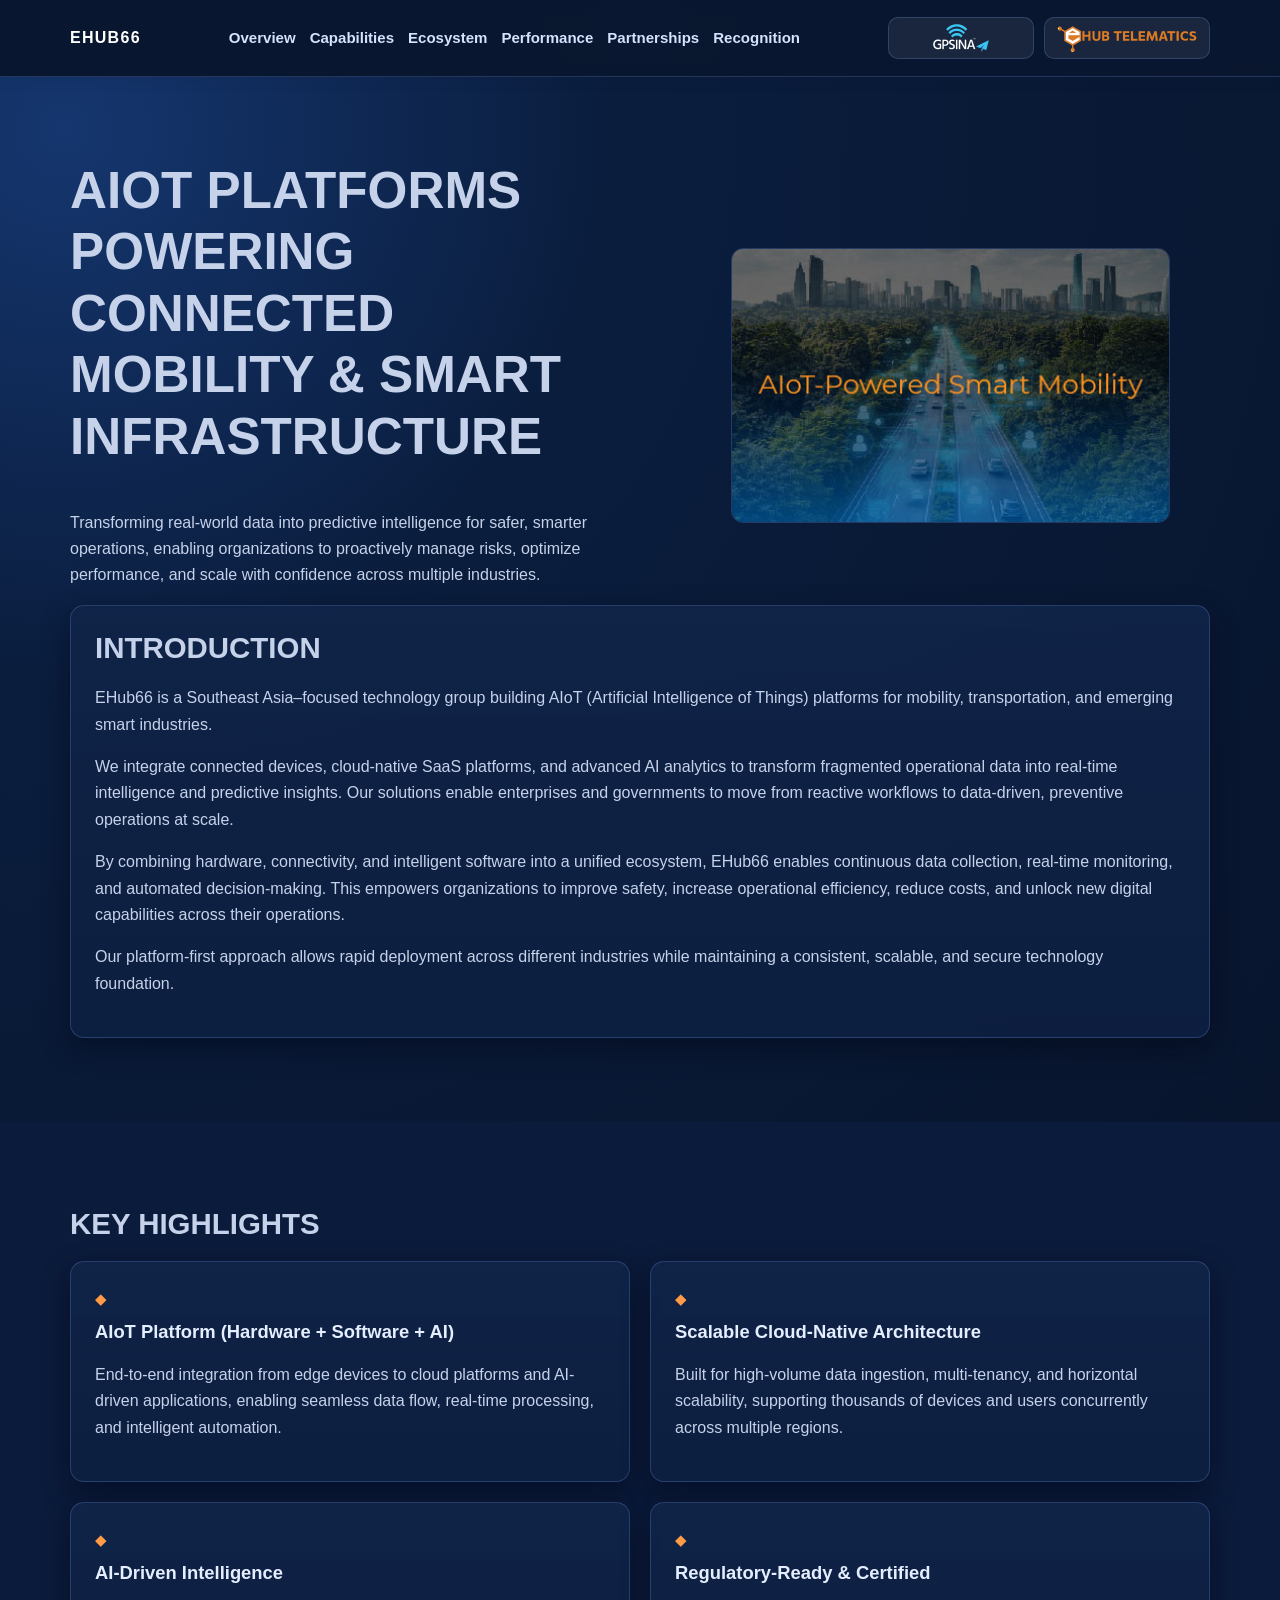
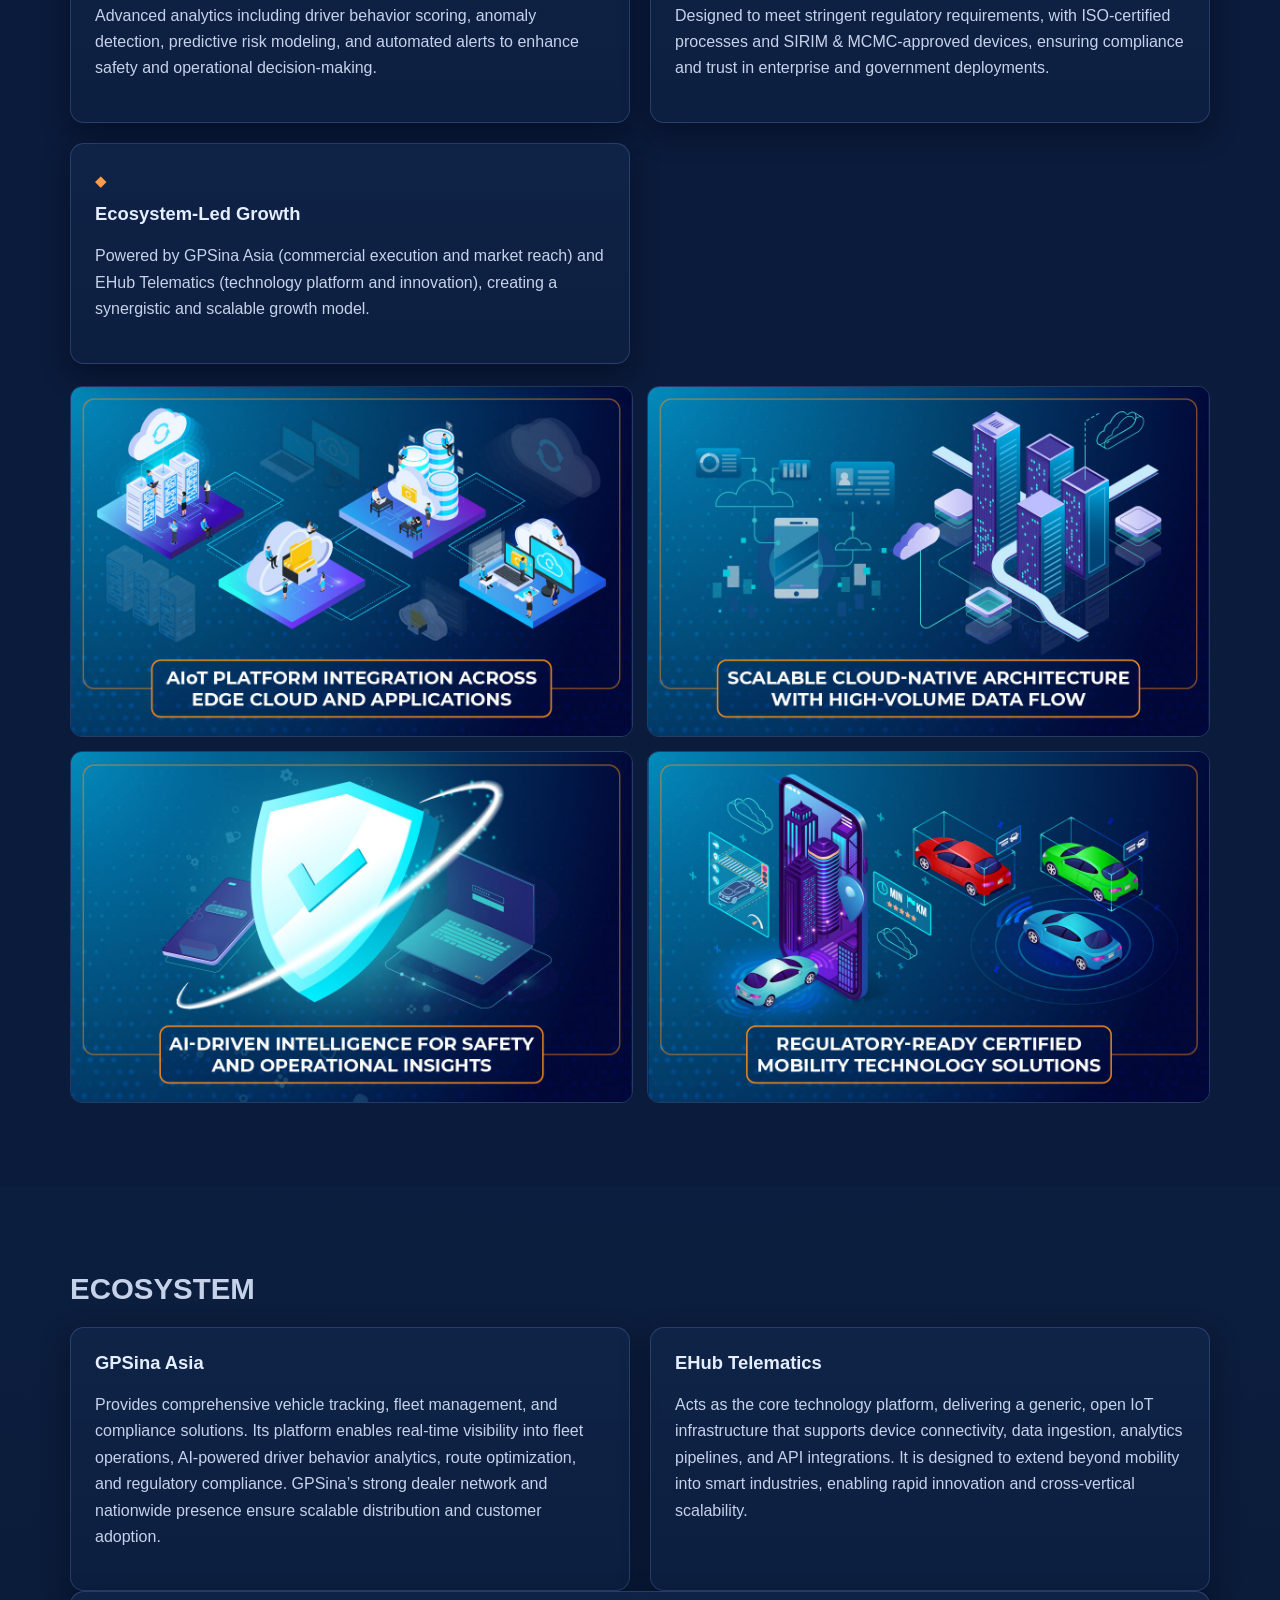
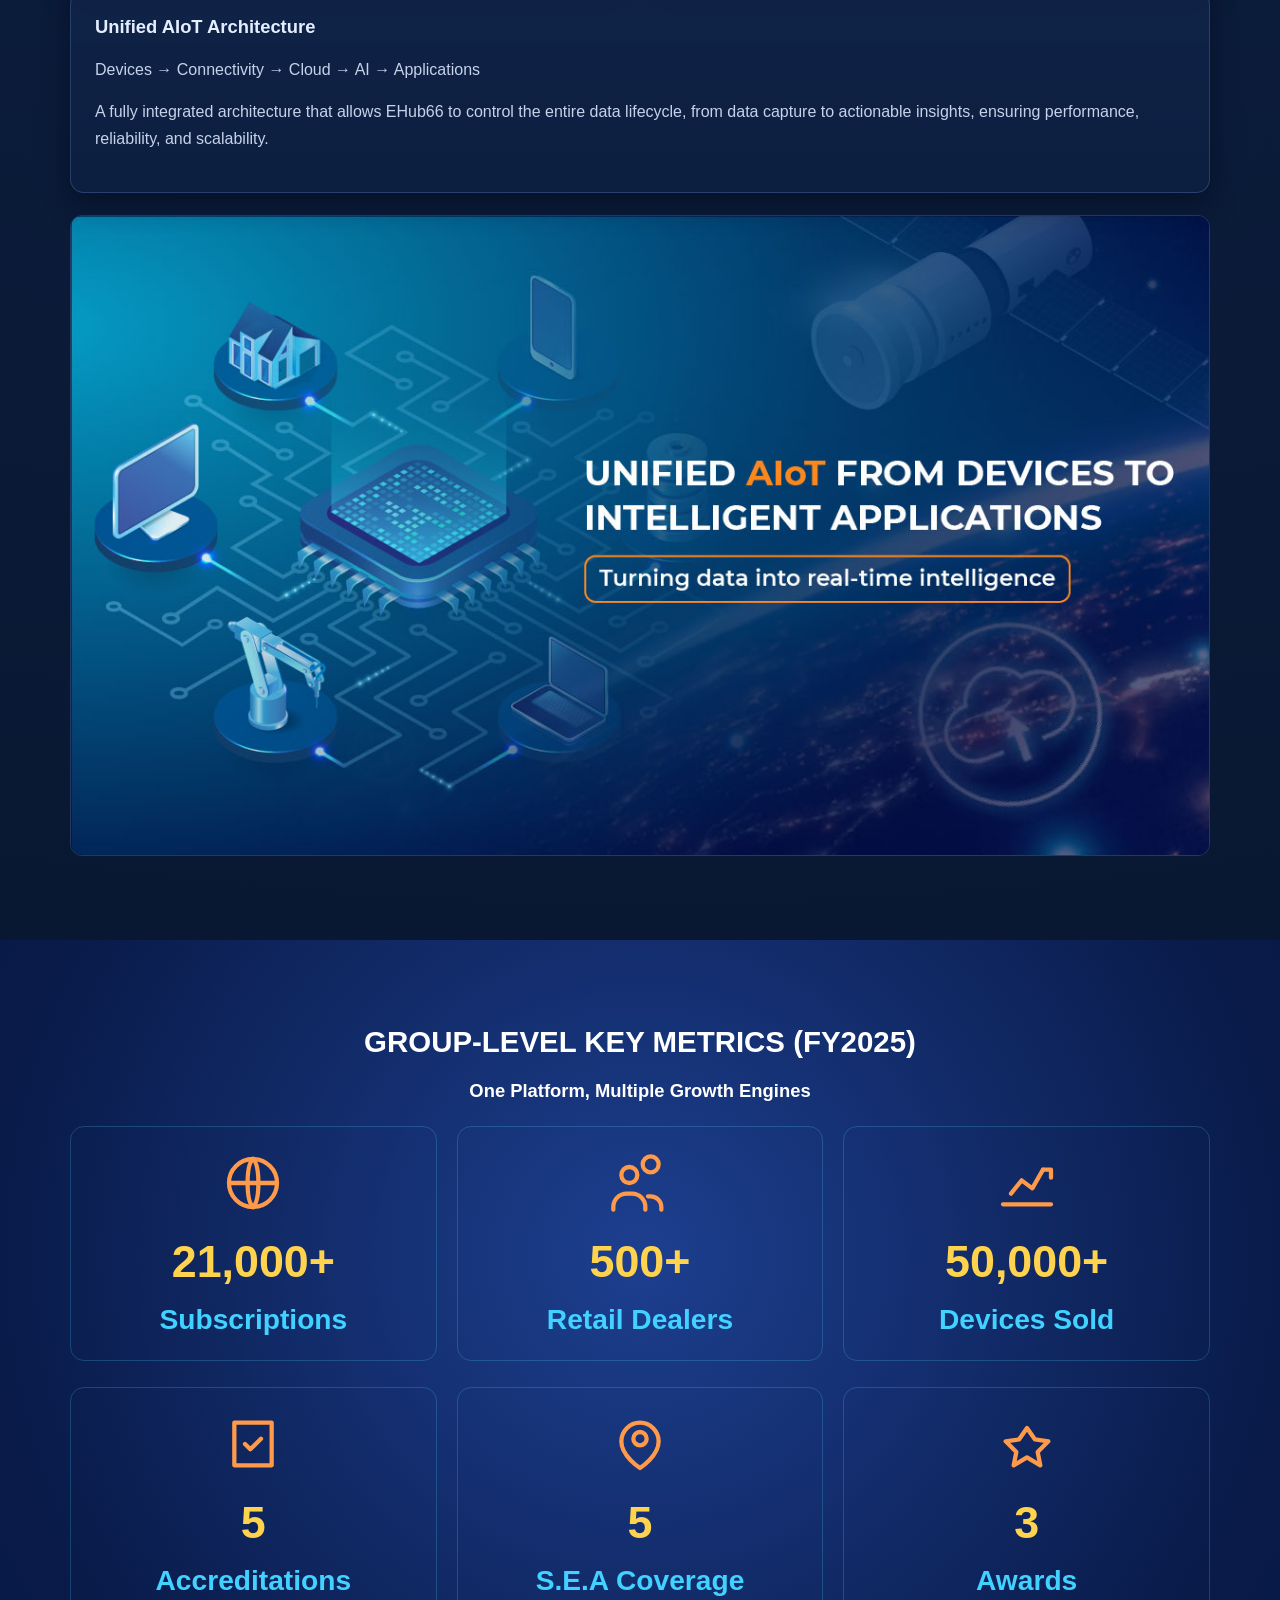
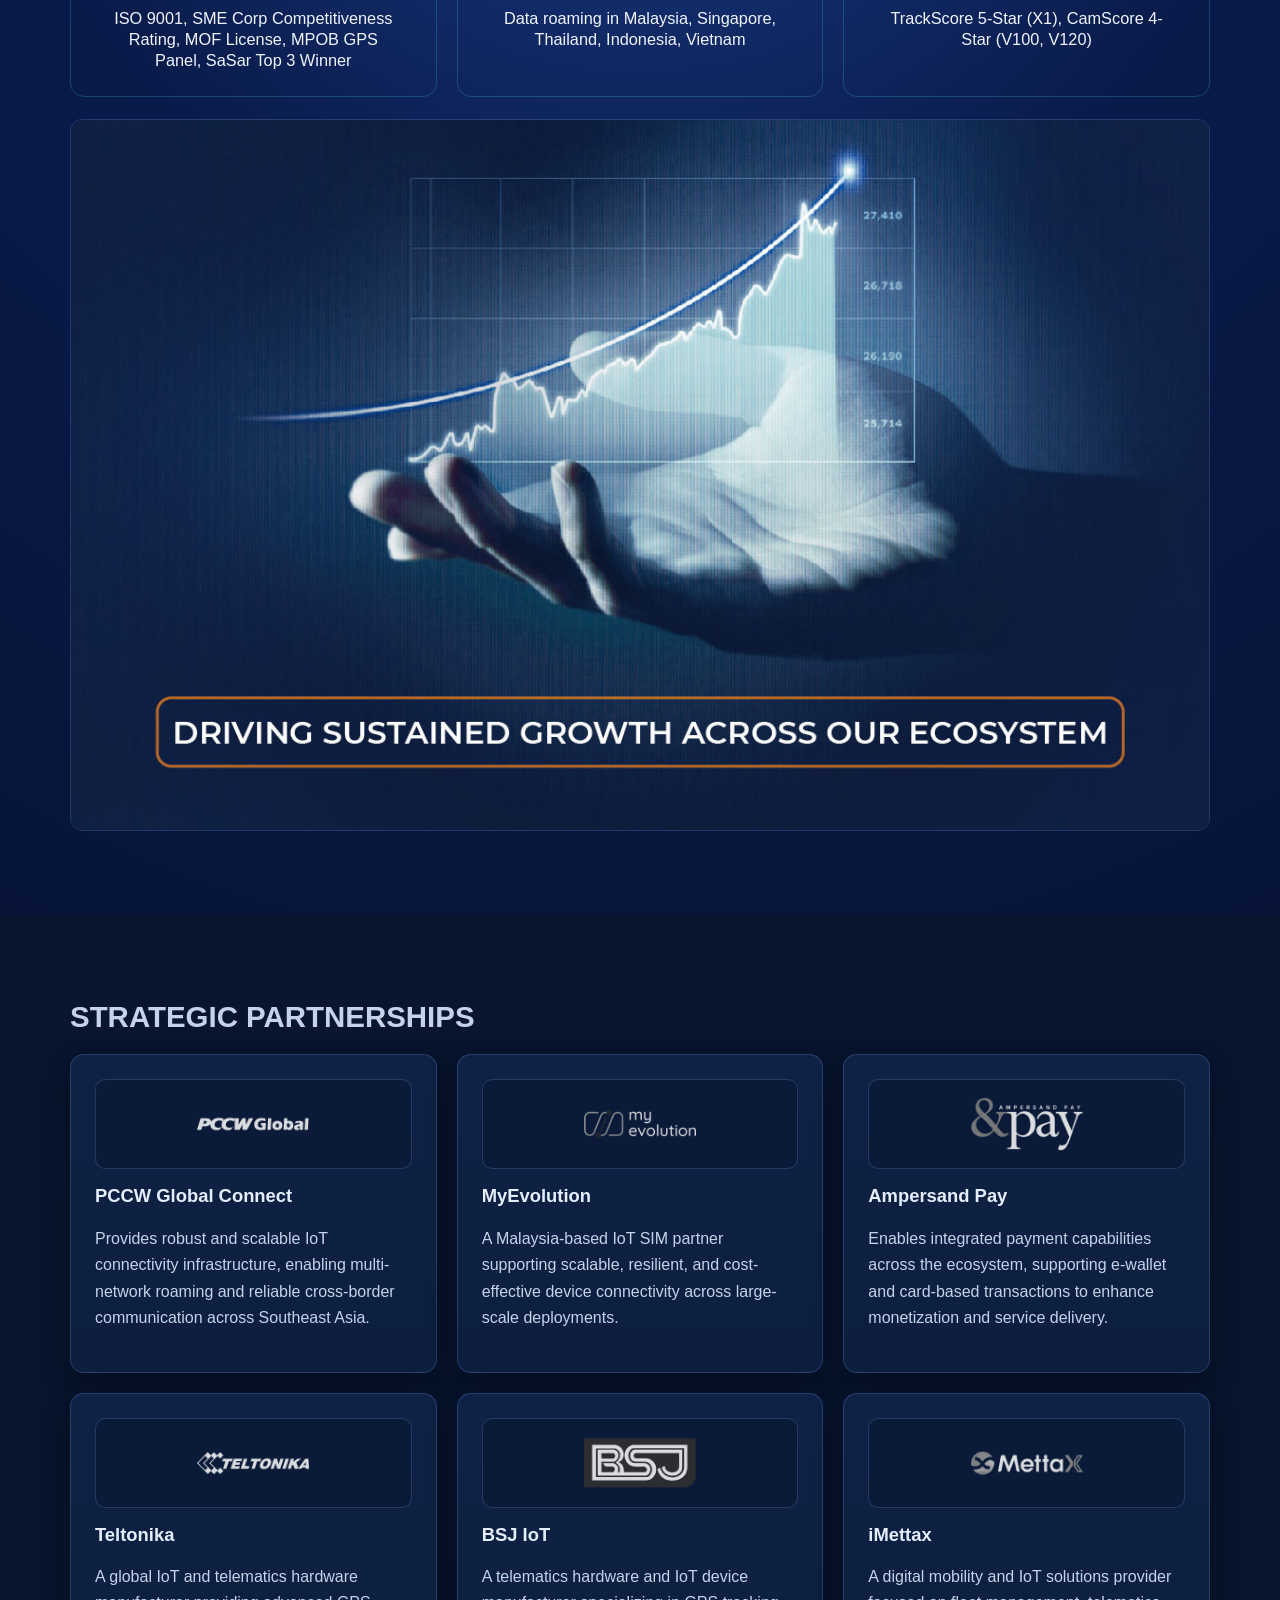
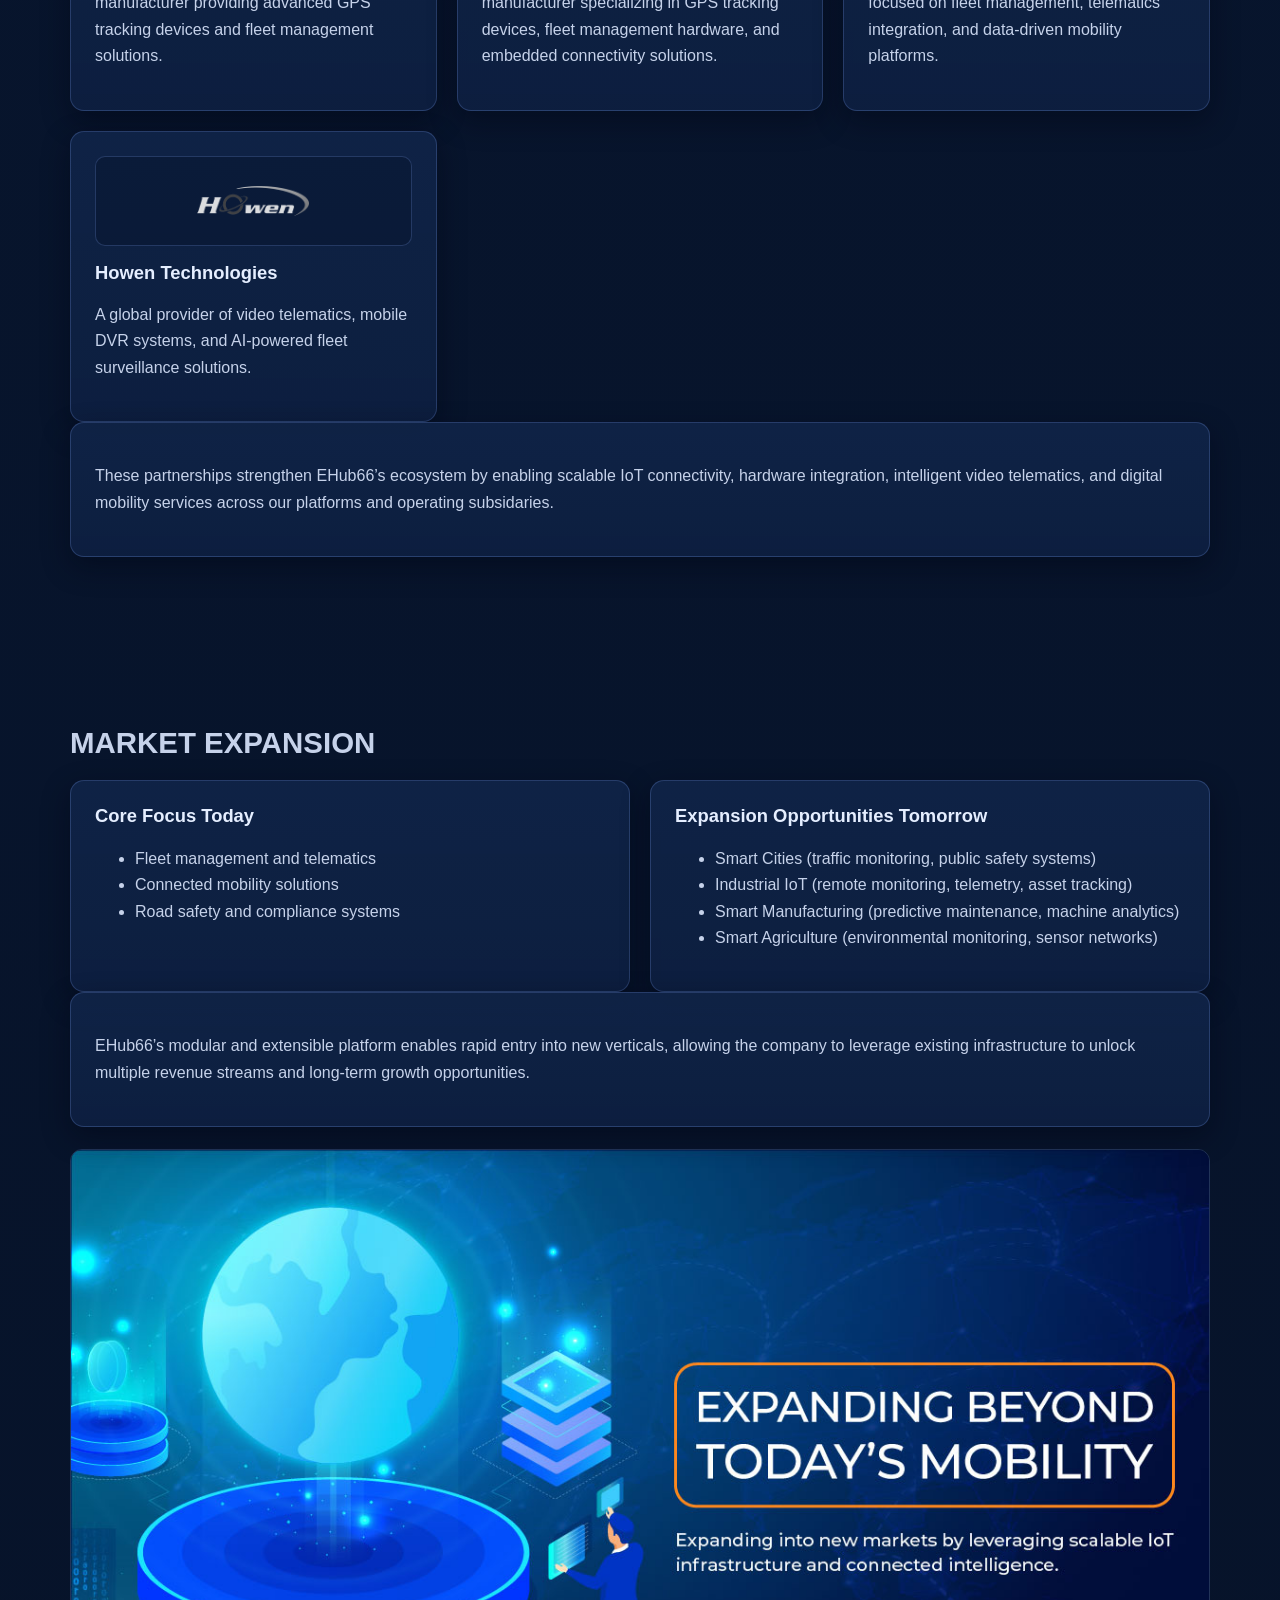
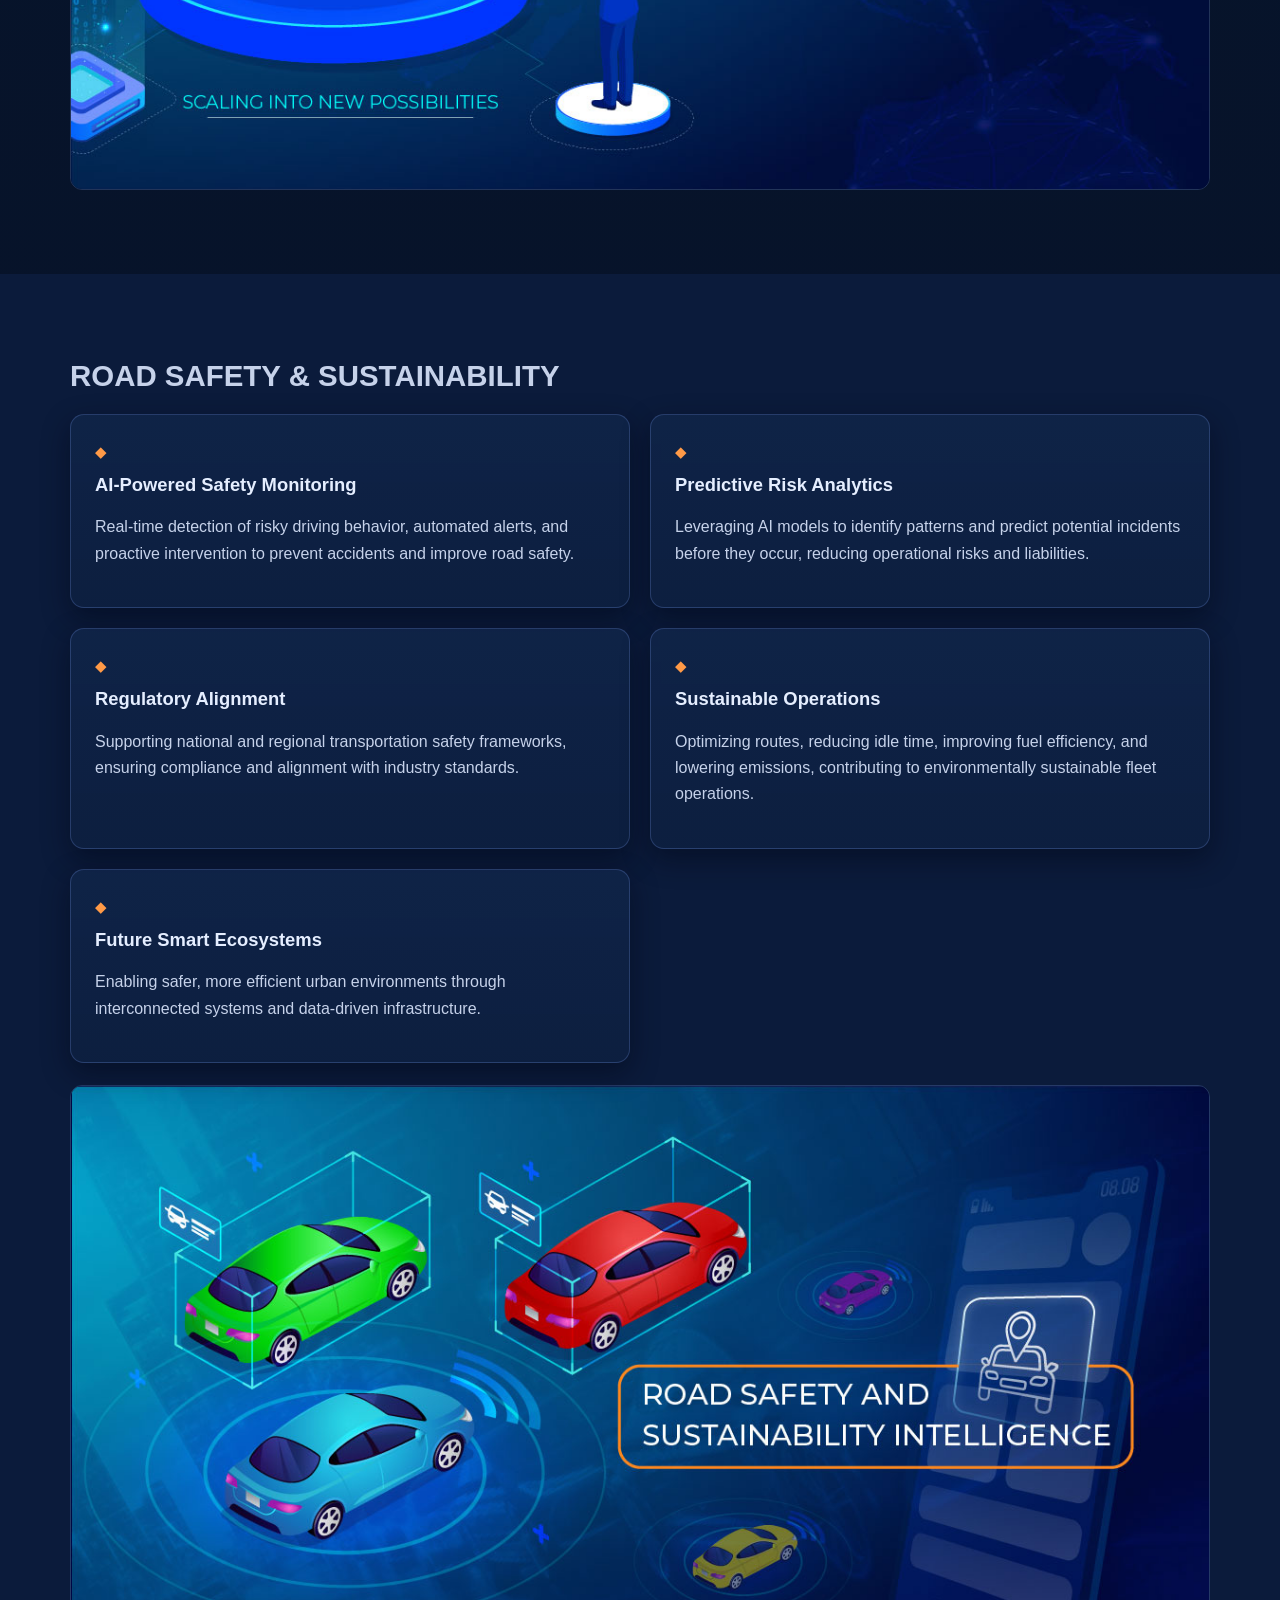
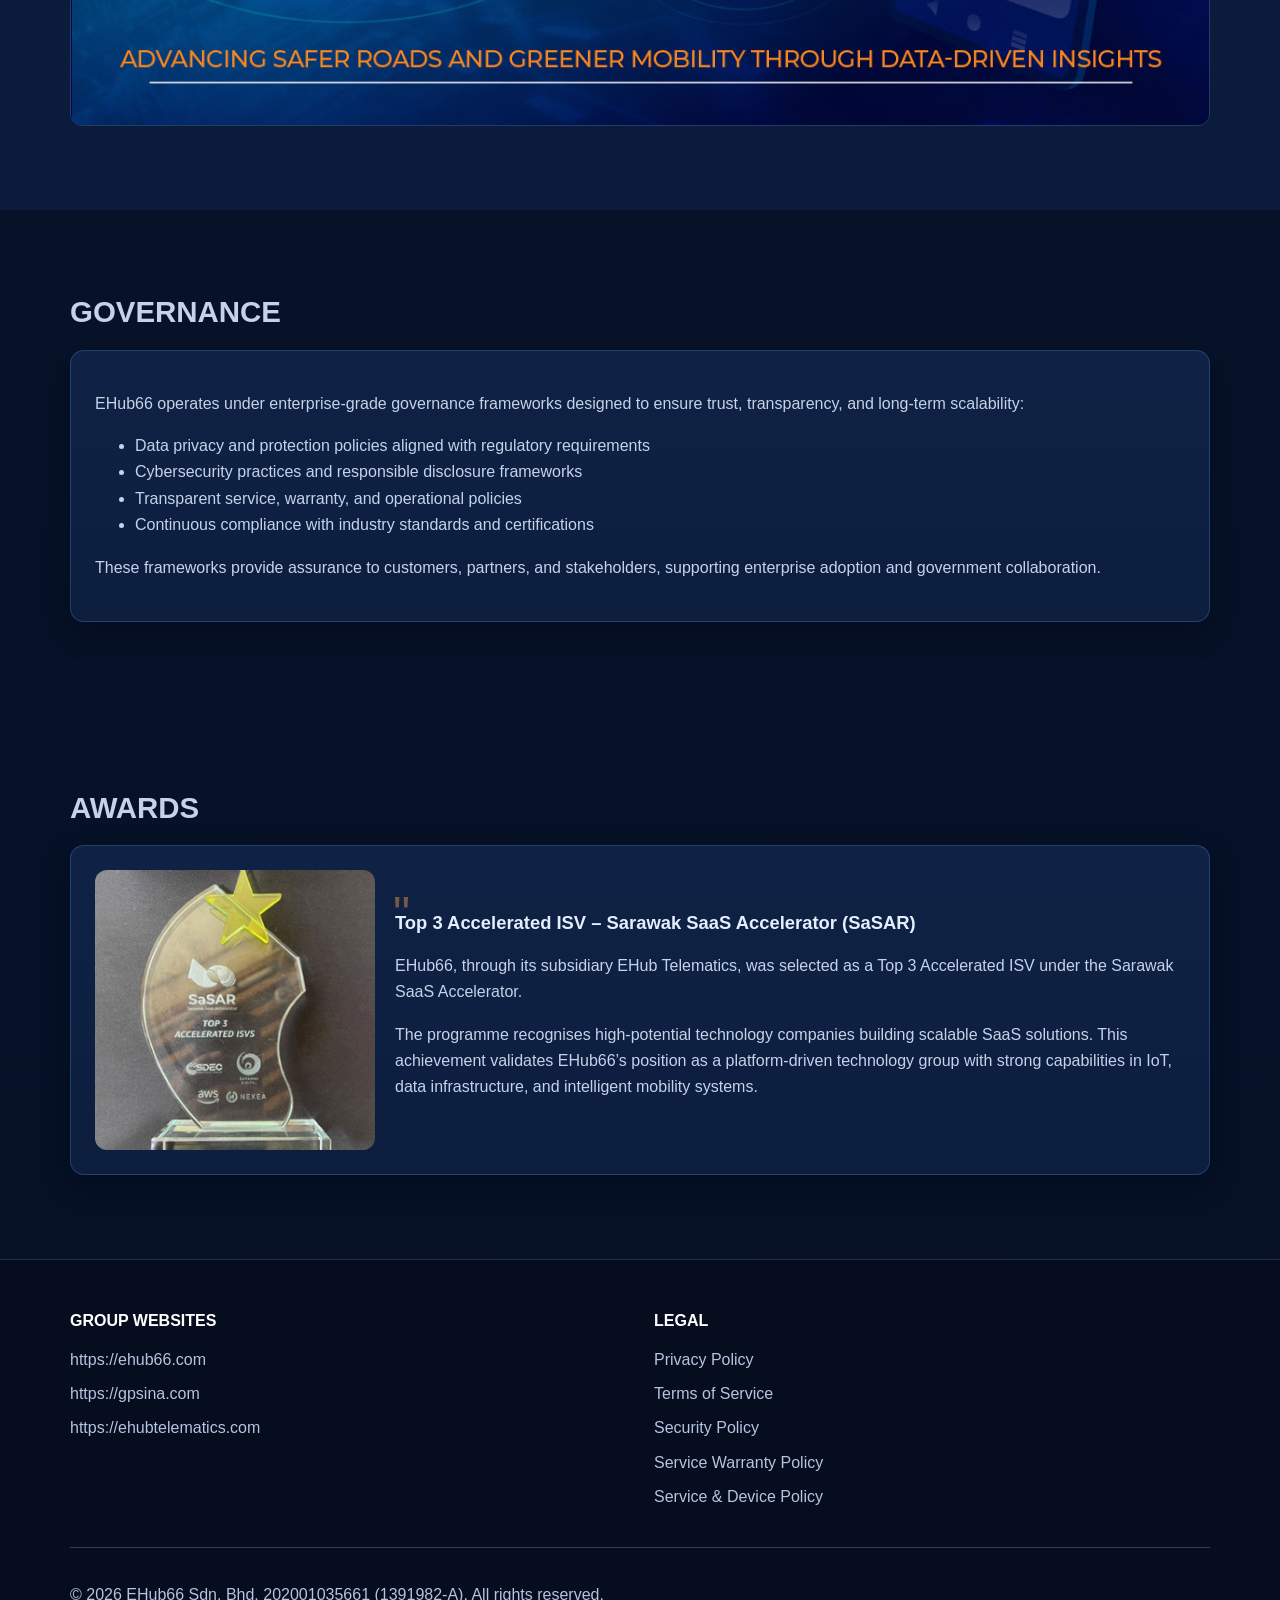
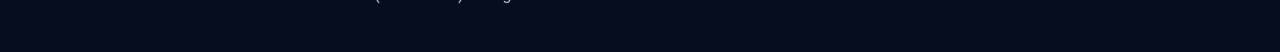
==== index.html @ e0141cd0 "first commit" ====
<!doctype html>
<html lang="en">
  <head>
    <meta charset="UTF-8" />
    <meta name="viewport" content="width=device-width, initial-scale=1.0" />
    <title>EHub66 – Crafting a Safer, Smarter, and More Connected World</title>
    <meta
      name="description"
      content="EHub66 is a technology-driven group specializing in IoT, mobility, and intelligent transportation systems."
    />
    <meta
      name="keywords"
      content="EHub66, IoT, mobility, telematics, GPS trackers, AI dashcams, fleet management, Southeast Asia"
    />
    <meta name="robots" content="index, follow" />
    <link rel="canonical" href="index.html" />
    <meta property="og:type" content="website" />
    <meta
      property="og:title"
      content="EHub66 – Crafting a Safer, Smarter, and More Connected World"
    />
    <meta
      property="og:description"
      content="Enterprise-grade IoT, mobility, and intelligent transportation solutions across Southeast Asia."
    />
    <meta property="og:image" content="images/hero/hero-01-1200.jpg" />
    <meta name="twitter:card" content="summary_large_image" />
    <link rel="stylesheet" href="css/styles.css" />
  </head>
  <body>
    <header class="site-header" id="top">
      <div class="container nav-wrap">
        <a class="logo" href="#top">EHub66</a>
        <button
          id="menu-toggle"
          class="menu-toggle"
          type="button"
          aria-label="Toggle navigation"
          aria-expanded="false"
          aria-controls="main-nav"
        >
          Menu
        </button>
        <nav id="main-nav" class="main-nav" aria-label="Primary">
          <a href="#introduction">Overview</a>
          <a href="#key-highlights">Capabilities</a>
          <a href="#our-ecosystem">Ecosystem</a>
          <a href="#group-level-key-metrics-fy2025">Performance</a>
          <a href="#strategic-partnerships">Partnerships</a>
          <a href="#award">Recognition</a>
        </nav>
        <div class="cta-group">
          <a class="btn cta-btn cta-logo" href="https://gpsina.com" aria-label="GPSina — visit website">
            <img
              src="images/logo-cta-gpsina.png"
              width="120"
              height="28"
              loading="eager"
              decoding="async"
              alt=""
              aria-hidden="true"
            />
          </a>
          <a
            class="btn cta-btn alt cta-logo"
            href="https://ehubtelematics.com"
            aria-label="EHub Telematics — visit website"
          >
            <img
              src="images/logo-cta-ehub-telematics.png"
              width="140"
              height="28"
              loading="eager"
              decoding="async"
              alt=""
              aria-hidden="true"
            />
          </a>
        </div>
      </div>
    </header>

    <main>
      <section id="introduction" class="section hero">
        <div class="container hero-grid">
          <div>
            <h1>AIoT Platforms Powering Connected Mobility & Smart Infrastructure</h1>
            <p>
              Transforming real-world data into predictive intelligence for safer, smarter operations,
              enabling organizations to proactively manage risks, optimize performance, and scale with
              confidence across multiple industries.
            </p>
          </div>
          <figure class="image-card reveal">
            <picture>
              <source
                type="image/jpeg"
                media="(min-width: 1024px)"
                srcset="images/hero/hero-01-1200.jpg"
              />
              <source
                type="image/jpeg"
                media="(min-width: 640px)"
                srcset="images/hero/hero-01-768.jpg"
              />
              <img
                src="images/hero/hero-01-480.jpg"
                width="480"
                height="300"
                loading="eager"
                alt="AIoT connected mobility and smart infrastructure hero"
              />
            </picture>
          </figure>
        </div>
        <div class="container">
          <div class="card reveal">
            <h2>Introduction</h2>
            <p>
              EHub66 is a Southeast Asia–focused technology group building AIoT (Artificial Intelligence
              of Things) platforms for mobility, transportation, and emerging smart industries.
            </p>
            <p>
              We integrate connected devices, cloud-native SaaS platforms, and advanced AI analytics to
              transform fragmented operational data into real-time intelligence and predictive insights.
              Our solutions enable enterprises and governments to move from reactive workflows to
              data-driven, preventive operations at scale.
            </p>
            <p>
              By combining hardware, connectivity, and intelligent software into a unified ecosystem,
              EHub66 enables continuous data collection, real-time monitoring, and automated
              decision-making. This empowers organizations to improve safety, increase operational
              efficiency, reduce costs, and unlock new digital capabilities across their operations.
            </p>
            <p>
              Our platform-first approach allows rapid deployment across different industries while
              maintaining a consistent, scalable, and secure technology foundation.
            </p>
          </div>
        </div>
      </section>

      <section id="key-highlights" class="section">
        <div class="container">
          <h2>Key Highlights</h2>
          <div class="card-grid two-col">
            <article class="card reveal">
              <span class="feature-icon" aria-hidden="true">◆</span>
              <h3>AIoT Platform (Hardware + Software + AI)</h3>
              <p>
                End-to-end integration from edge devices to cloud platforms and AI-driven applications,
                enabling seamless data flow, real-time processing, and intelligent automation.
              </p>
            </article>
            <article class="card reveal">
              <span class="feature-icon" aria-hidden="true">◆</span>
              <h3>Scalable Cloud-Native Architecture</h3>
              <p>
                Built for high-volume data ingestion, multi-tenancy, and horizontal scalability,
                supporting thousands of devices and users concurrently across multiple regions.
              </p>
            </article>
            <article class="card reveal">
              <span class="feature-icon" aria-hidden="true">◆</span>
              <h3>AI-Driven Intelligence</h3>
              <p>
                Advanced analytics including driver behavior scoring, anomaly detection, predictive risk
                modeling, and automated alerts to enhance safety and operational decision-making.
              </p>
            </article>
            <article class="card reveal">
              <span class="feature-icon" aria-hidden="true">◆</span>
              <h3>Regulatory-Ready & Certified</h3>
              <p>
                Designed to meet stringent regulatory requirements, with ISO-certified processes and
                SIRIM & MCMC-approved devices, ensuring compliance and trust in enterprise and
                government deployments.
              </p>
            </article>
            <article class="card reveal">
              <span class="feature-icon" aria-hidden="true">◆</span>
              <h3>Ecosystem-Led Growth</h3>
              <p>
                Powered by GPSina Asia (commercial execution and market reach) and EHub Telematics
                (technology platform and innovation), creating a synergistic and scalable growth model.
              </p>
            </article>
          </div>
          <div class="image-grid two-col">
            <picture>
              <source type="image/jpeg" media="(min-width: 1024px)" srcset="images/highlights/highlight-01-1200.jpg" />
              <source type="image/jpeg" media="(min-width: 640px)" srcset="images/highlights/highlight-01-768.jpg" />
              <img
                src="images/highlights/highlight-01-480.jpg"
                width="480"
                height="300"
                loading="lazy"
                alt="AIoT platform integration across edge cloud and applications"
              />
            </picture>
            <picture>
              <source type="image/jpeg" media="(min-width: 1024px)" srcset="images/highlights/highlight-02-1200.jpg" />
              <source type="image/jpeg" media="(min-width: 640px)" srcset="images/highlights/highlight-02-768.jpg" />
              <img
                src="images/highlights/highlight-02-480.jpg"
                width="480"
                height="300"
                loading="lazy"
                alt="Scalable cloud-native architecture with high-volume data flow"
              />
            </picture>
            <picture>
              <source type="image/jpeg" media="(min-width: 1024px)" srcset="images/highlights/highlight-03-1200.jpg" />
              <source type="image/jpeg" media="(min-width: 640px)" srcset="images/highlights/highlight-03-768.jpg" />
              <img
                src="images/highlights/highlight-03-480.jpg"
                width="480"
                height="300"
                loading="lazy"
                alt="AI-driven intelligence for safety and operational insights"
              />
            </picture>
            <picture>
              <source type="image/jpeg" media="(min-width: 1024px)" srcset="images/highlights/highlight-04-1200.jpg" />
              <source type="image/jpeg" media="(min-width: 640px)" srcset="images/highlights/highlight-04-768.jpg" />
              <img
                src="images/highlights/highlight-04-480.jpg"
                width="480"
                height="300"
                loading="lazy"
                alt="Regulatory-ready certified mobility technology solutions"
              />
            </picture>
          </div>
        </div>
      </section>

      <section id="our-ecosystem" class="section">
        <div class="container">
          <h2>Ecosystem</h2>
          <div class="card-grid two-col">
            <article class="card reveal">
              <h3>GPSina Asia</h3>
              <p>
                Provides comprehensive vehicle tracking, fleet management, and compliance solutions. Its
                platform enables real-time visibility into fleet operations, AI-powered driver behavior
                analytics, route optimization, and regulatory compliance. GPSina’s strong dealer network
                and nationwide presence ensure scalable distribution and customer adoption.
              </p>
            </article>
            <article class="card reveal">
              <h3>EHub Telematics</h3>
              <p>
                Acts as the core technology platform, delivering a generic, open IoT infrastructure that
                supports device connectivity, data ingestion, analytics pipelines, and API integrations.
                It is designed to extend beyond mobility into smart industries, enabling rapid innovation
                and cross-vertical scalability.
              </p>
            </article>
          </div>
          <div class="card reveal">
            <h3>Unified AIoT Architecture</h3>
            <p>Devices → Connectivity → Cloud → AI → Applications</p>
            <p>
              A fully integrated architecture that allows EHub66 to control the entire data lifecycle,
              from data capture to actionable insights, ensuring performance, reliability, and
              scalability.
            </p>
          </div>
          <div class="image-grid one">
            <picture>
              <source type="image/jpeg" media="(min-width: 1024px)" srcset="images/ecosystem/ecosystem-01-1200.jpg" />
              <source type="image/jpeg" media="(min-width: 640px)" srcset="images/ecosystem/ecosystem-01-768.jpg" />
              <img
                src="images/ecosystem/ecosystem-01-480.jpg"
                width="480"
                height="300"
                loading="lazy"
                alt="Unified AIoT architecture from devices to applications"
              />
            </picture>
          </div>
        </div>
      </section>

      <section id="group-level-key-metrics-fy2025" class="section">
        <div class="container">
          <h2>Group-Level Key Metrics (FY2025)</h2>
          <h3>One Platform, Multiple Growth Engines</h3>
          <div class="card-grid metrics-grid">
            <article class="card metric-card reveal">
              <span class="metric-icon" aria-hidden="true">
                <svg viewBox="0 0 24 24" fill="none">
                  <path d="M12 3a9 9 0 1 0 0 18 9 9 0 0 0 0-18Z"></path>
                  <path d="M3 12h18M12 3c2.7 2.4 2.7 15.6 0 18M12 3c-2.7 2.4-2.7 15.6 0 18"></path>
                </svg>
              </span>
              <p class="metric-number" data-count="21000">21,000+</p>
              <p class="metric-label">Subscriptions</p>
            </article>
            <article class="card metric-card reveal">
              <span class="metric-icon" aria-hidden="true">
                <svg viewBox="0 0 24 24" fill="none">
                  <path d="M16 8a3 3 0 1 0 0-6 3 3 0 0 0 0 6Z"></path>
                  <path d="M8 12a3 3 0 1 0 0-6 3 3 0 0 0 0 6Z"></path>
                  <path d="M20 22v-1a4 4 0 0 0-4-4h-1"></path>
                  <path d="M2 22v-1a5 5 0 0 1 5-5h2a5 5 0 0 1 5 5v1"></path>
                </svg>
              </span>
              <p class="metric-number" data-count="500">500+</p>
              <p class="metric-label">Retail Dealers</p>
            </article>
            <article class="card metric-card reveal">
              <span class="metric-icon" aria-hidden="true">
                <svg viewBox="0 0 24 24" fill="none">
                  <path d="M3 20h18M6 16l4-5 4 3 4-7"></path>
                  <path d="M18 7h3v3"></path>
                </svg>
              </span>
              <p class="metric-number" data-count="50000">50,000+</p>
              <p class="metric-label">Devices Sold</p>
            </article>
            <article class="card metric-card reveal">
              <span class="metric-icon" aria-hidden="true">
                <svg viewBox="0 0 24 24" fill="none">
                  <path d="M5 4h14v16H5z"></path>
                  <path d="m9 12 2 2 4-4"></path>
                </svg>
              </span>
              <p class="metric-number" data-count="5">5</p>
              <p class="metric-label">Accreditations</p>
              <p class="metric-detail">
                ISO 9001, SME Corp Competitiveness Rating, MOF License, MPOB GPS Panel, SaSar Top 3 Winner
              </p>
            </article>
            <article class="card metric-card reveal">
              <span class="metric-icon" aria-hidden="true">
                <svg viewBox="0 0 24 24" fill="none">
                  <path d="M12 21s7-4.4 7-10a7 7 0 1 0-14 0c0 5.6 7 10 7 10Z"></path>
                  <path d="M12 12.5a2.5 2.5 0 1 0 0-5 2.5 2.5 0 0 0 0 5Z"></path>
                </svg>
              </span>
              <p class="metric-number" data-count="5">5</p>
              <p class="metric-label">S.E.A Coverage</p>
              <p class="metric-detail">
                Data roaming in Malaysia, Singapore, Thailand, Indonesia, Vietnam
              </p>
            </article>
            <article class="card metric-card reveal">
              <span class="metric-icon" aria-hidden="true">
                <svg viewBox="0 0 24 24" fill="none">
                  <path d="M12 17 7 20l1-5-4-4 5-.7L12 6l3 4.3 5 .7-4 4 1 5z"></path>
                </svg>
              </span>
              <p class="metric-number" data-count="3">3</p>
              <p class="metric-label">Awards</p>
              <p class="metric-detail">TrackScore 5-Star (X1), CamScore 4-Star (V100, V120)</p>
            </article>
          </div>
          <div class="image-grid one">
            <picture>
              <source type="image/jpeg" media="(min-width: 1024px)" srcset="images/metrics/metric-01-1200.jpg" />
              <source type="image/jpeg" media="(min-width: 640px)" srcset="images/metrics/metric-01-768.jpg" />
              <img
                src="images/metrics/metric-01-480.jpg"
                width="480"
                height="300"
                loading="lazy"
                alt="FY2025 metrics visual"
              />
            </picture>
          </div>
        </div>
      </section>

      <section id="strategic-partnerships" class="section">
        <div class="container">
          <h2>Strategic Partnerships</h2>
          <div class="card-grid three-col">
            <article class="card reveal partner-card">
              <div class="partner-logo">
                <img
                  src="images/partnerships/partner-01-768.png"
                  srcset="
                    images/partnerships/partner-01-480.png  480w,
                    images/partnerships/partner-01-768.png  768w,
                    images/partnerships/partner-01-1200.png 1200w
                  "
                  sizes="(max-width: 640px) 200px, (max-width: 1100px) 28vw, 220px"
                  width="220"
                  height="56"
                  loading="lazy"
                  alt="PCCW Global Connect logo"
                />
              </div>
              <h3>PCCW Global Connect</h3>
              <p>
                Provides robust and scalable IoT connectivity infrastructure, enabling multi-network
                roaming and reliable cross-border communication across Southeast Asia.
              </p>
            </article>
            <article class="card reveal partner-card">
              <div class="partner-logo">
                <img
                  src="images/partnerships/partner-02-768.png"
                  srcset="
                    images/partnerships/partner-02-480.png  480w,
                    images/partnerships/partner-02-768.png  768w,
                    images/partnerships/partner-02-1200.png 1200w
                  "
                  sizes="(max-width: 640px) 200px, (max-width: 1100px) 28vw, 220px"
                  width="220"
                  height="56"
                  loading="lazy"
                  alt="MyEvolution logo"
                />
              </div>
              <h3>MyEvolution</h3>
              <p>
                A Malaysia-based IoT SIM partner supporting scalable, resilient, and cost-effective
                device connectivity across large-scale deployments.
              </p>
            </article>
            <article class="card reveal partner-card">
              <div class="partner-logo">
                <img
                  src="images/partnerships/partner-03-768.png"
                  srcset="
                    images/partnerships/partner-03-480.png  480w,
                    images/partnerships/partner-03-768.png  768w,
                    images/partnerships/partner-03-1200.png 1200w
                  "
                  sizes="(max-width: 640px) 200px, (max-width: 1100px) 28vw, 220px"
                  width="220"
                  height="56"
                  loading="lazy"
                  alt="Ampersand Pay logo"
                />
              </div>
              <h3>Ampersand Pay</h3>
              <p>
                Enables integrated payment capabilities across the ecosystem, supporting e-wallet and
                card-based transactions to enhance monetization and service delivery.
              </p>
            </article>
            <article class="card reveal partner-card">
              <div class="partner-logo">
                <img
                  src="images/partnerships/partner-04-768.png"
                  srcset="
                    images/partnerships/partner-04-480.png  480w,
                    images/partnerships/partner-04-768.png  768w,
                    images/partnerships/partner-04-1200.png 1200w
                  "
                  sizes="(max-width: 640px) 200px, (max-width: 1100px) 28vw, 220px"
                  width="220"
                  height="56"
                  loading="lazy"
                  alt="Teltonika logo"
                />
              </div>
              <h3>Teltonika</h3>
              <p>
                A global IoT and telematics hardware manufacturer providing advanced GPS tracking
                devices and fleet management solutions.
              </p>
            </article>
            <article class="card reveal partner-card">
              <div class="partner-logo">
                <img
                  src="images/partnerships/partner-05-768.png"
                  srcset="
                    images/partnerships/partner-05-480.png  480w,
                    images/partnerships/partner-05-768.png  768w,
                    images/partnerships/partner-05-1200.png 1200w
                  "
                  sizes="(max-width: 640px) 200px, (max-width: 1100px) 28vw, 220px"
                  width="220"
                  height="56"
                  loading="lazy"
                  alt="BSJ IoT logo"
                />
              </div>
              <h3>BSJ IoT</h3>
              <p>
                A telematics hardware and IoT device manufacturer specializing in GPS tracking
                devices, fleet management hardware, and embedded connectivity solutions.
              </p>
            </article>
            <article class="card reveal partner-card">
              <div class="partner-logo">
                <img
                  src="images/partnerships/partner-06-768.png"
                  srcset="
                    images/partnerships/partner-06-480.png  480w,
                    images/partnerships/partner-06-768.png  768w,
                    images/partnerships/partner-06-1200.png 1200w
                  "
                  sizes="(max-width: 640px) 200px, (max-width: 1100px) 28vw, 220px"
                  width="220"
                  height="56"
                  loading="lazy"
                  alt="iMettax logo"
                />
              </div>
              <h3>iMettax</h3>
              <p>
                A digital mobility and IoT solutions provider focused on fleet management, telematics
                integration, and data-driven mobility platforms.
              </p>
            </article>
            <article class="card reveal partner-card">
              <div class="partner-logo">
                <img
                  src="images/partnerships/partner-07-768.png"
                  srcset="
                    images/partnerships/partner-07-480.png  480w,
                    images/partnerships/partner-07-768.png  768w,
                    images/partnerships/partner-07-1200.png 1200w
                  "
                  sizes="(max-width: 640px) 200px, (max-width: 1100px) 28vw, 220px"
                  width="220"
                  height="56"
                  loading="lazy"
                  alt="Howen Technologies logo"
                />
              </div>
              <h3>Howen Technologies</h3>
              <p>
                A global provider of video telematics, mobile DVR systems, and AI-powered fleet
                surveillance solutions.
              </p>
            </article>
          </div>
          <div class="card reveal">
            <p>
              These partnerships strengthen EHub66’s ecosystem by enabling scalable IoT connectivity,
              hardware integration, intelligent video telematics, and digital mobility services across
              our platforms and operating subsidaries.
            </p>
          </div>
        </div>
      </section>

      <section id="market-expansion" class="section">
        <div class="container">
          <h2>Market Expansion</h2>
          <div class="card-grid two-col">
            <article class="card reveal">
              <h3>Core Focus Today</h3>
              <ul>
                <li>Fleet management and telematics</li>
                <li>Connected mobility solutions</li>
                <li>Road safety and compliance systems</li>
              </ul>
            </article>
            <article class="card reveal">
              <h3>Expansion Opportunities Tomorrow</h3>
              <ul>
                <li>Smart Cities (traffic monitoring, public safety systems)</li>
                <li>Industrial IoT (remote monitoring, telemetry, asset tracking)</li>
                <li>Smart Manufacturing (predictive maintenance, machine analytics)</li>
                <li>Smart Agriculture (environmental monitoring, sensor networks)</li>
              </ul>
            </article>
          </div>
          <div class="card reveal">
            <p>
              EHub66’s modular and extensible platform enables rapid entry into new verticals, allowing
              the company to leverage existing infrastructure to unlock multiple revenue streams and
              long-term growth opportunities.
            </p>
          </div>
          <div class="image-grid one">
            <picture>
              <source type="image/jpeg" media="(min-width: 1024px)" srcset="images/market/market-01-1200.jpg" />
              <source type="image/jpeg" media="(min-width: 640px)" srcset="images/market/market-01-768.jpg" />
              <img
                src="images/market/market-01-480.jpg"
                width="480"
                height="300"
                loading="lazy"
                alt="Market expansion opportunities across verticals"
              />
            </picture>
          </div>
        </div>
      </section>

      <section id="road-safety-sustainability" class="section">
        <div class="container">
          <h2>Road Safety & Sustainability</h2>
          <div class="card-grid two-col">
            <article class="card reveal">
              <span class="feature-icon" aria-hidden="true">◆</span>
              <h3>AI-Powered Safety Monitoring</h3>
              <p>
                Real-time detection of risky driving behavior, automated alerts, and proactive
                intervention to prevent accidents and improve road safety.
              </p>
            </article>
            <article class="card reveal">
              <span class="feature-icon" aria-hidden="true">◆</span>
              <h3>Predictive Risk Analytics</h3>
              <p>
                Leveraging AI models to identify patterns and predict potential incidents before they
                occur, reducing operational risks and liabilities.
              </p>
            </article>
            <article class="card reveal">
              <span class="feature-icon" aria-hidden="true">◆</span>
              <h3>Regulatory Alignment</h3>
              <p>
                Supporting national and regional transportation safety frameworks, ensuring compliance
                and alignment with industry standards.
              </p>
            </article>
            <article class="card reveal">
              <span class="feature-icon" aria-hidden="true">◆</span>
              <h3>Sustainable Operations</h3>
              <p>
                Optimizing routes, reducing idle time, improving fuel efficiency, and lowering
                emissions, contributing to environmentally sustainable fleet operations.
              </p>
            </article>
            <article class="card reveal">
              <span class="feature-icon" aria-hidden="true">◆</span>
              <h3>Future Smart Ecosystems</h3>
              <p>
                Enabling safer, more efficient urban environments through interconnected systems and
                data-driven infrastructure.
              </p>
            </article>
          </div>
          <div class="image-grid one">
            <picture>
              <source type="image/jpeg" media="(min-width: 1024px)" srcset="images/safety/safety-01-1200.jpg" />
              <source type="image/jpeg" media="(min-width: 640px)" srcset="images/safety/safety-01-768.jpg" />
              <img
                src="images/safety/safety-01-480.jpg"
                width="480"
                height="300"
                loading="lazy"
                alt="Road safety and sustainability intelligence"
              />
            </picture>
          </div>
        </div>
      </section>

      <section id="governance" class="section">
        <div class="container">
          <h2>Governance</h2>
          <div class="card reveal">
            <p>
              EHub66 operates under enterprise-grade governance frameworks designed to ensure trust,
              transparency, and long-term scalability:
            </p>
            <ul>
              <li>Data privacy and protection policies aligned with regulatory requirements</li>
              <li>Cybersecurity practices and responsible disclosure frameworks</li>
              <li>Transparent service, warranty, and operational policies</li>
              <li>Continuous compliance with industry standards and certifications</li>
            </ul>
            <p>
              These frameworks provide assurance to customers, partners, and stakeholders, supporting
              enterprise adoption and government collaboration.
            </p>
          </div>
        </div>
      </section>

      <section id="award" class="section">
        <div class="container">
          <h2>Awards</h2>
          <article class="card reveal award-feature">
            <div class="award-media">
              <picture>
                <source type="image/jpeg" media="(min-width: 1024px)" srcset="images/awards/award-01-1200.jpg" />
                <source type="image/jpeg" media="(min-width: 640px)" srcset="images/awards/award-01-768.jpg" />
                <img
                  src="images/awards/award-01-480.jpg"
                  width="480"
                  height="300"
                  loading="lazy"
                  alt="Award trophy for Top 3 Accelerated ISV Sarawak SaaS Accelerator"
                />
              </picture>
            </div>
            <div class="award-content">
              <p class="award-quote-mark" aria-hidden="true">"</p>
              <h3>Top 3 Accelerated ISV – Sarawak SaaS Accelerator (SaSAR)</h3>
              <p>
                EHub66, through its subsidiary EHub Telematics, was selected as a Top 3 Accelerated ISV under the Sarawak SaaS Accelerator.
              </p>
              <p>
                The programme recognises high-potential technology companies building scalable SaaS solutions. This achievement validates EHub66’s position as a platform-driven technology group with strong capabilities in IoT, data infrastructure, and intelligent mobility systems.
              </p>
            </div>
          </article>
        </div>
      </section>
    </main>

    <footer class="site-footer">
      <div class="container footer-grid">
        <div>
          <h4>Group Websites</h4>
          <ul>
            <li><a href="https://ehub66.com">https://ehub66.com</a></li>
            <li><a href="https://gpsina.com">https://gpsina.com</a></li>
            <li><a href="https://ehubtelematics.com">https://ehubtelematics.com</a></li>
          </ul>
        </div>
        <div>
          <h4>Legal</h4>
          <ul>
            <li><a href="legal/privacy-policy.html">Privacy Policy</a></li>
            <li><a href="legal/terms-of-service.html">Terms of Service</a></li>
            <li><a href="legal/security-policy.html">Security Policy</a></li>
            <li><a href="legal/service-warranty-policy.html">Service Warranty Policy</a></li>
            <li><a href="legal/service-device-policy.html">Service &amp; Device Policy</a></li>
          </ul>
        </div>
      </div>
      <div class="container footer-base">
        <p>&copy; 2026 EHub66 Sdn. Bhd. 202001035661 (1391982-A). All rights reserved.</p>
      </div>
    </footer>

    <script type="application/ld+json">
      {
        "@context": "https://schema.org",
        "@type": "Organization",
        "name": "EHub66",
        "url": "https://ehub66.com",
        "sameAs": [
          "https://ehub66.com",
          "https://gpsina.com",
          "https://ehubtelematics.com"
        ]
      }
    </script>
    <script src="js/main.js"></script>
  </body>
</html>
---- css/styles.css ----
:root {
  --bg-main: #061126;
  --bg-soft: #0b1b3b;
  --bg-elevated: #102448;
  --line: rgba(133, 170, 255, 0.22);
  --ink: #f3f7ff;
  --text: #c6d2ea;
  --blue: #5aa8ff;
  --blue-dark: #81bcff;
  --cyan: #41d2ff;
  --orange: #ff9a47;
  --radius: 14px;
  --shadow-soft: 0 10px 28px rgba(1, 7, 20, 0.48);
  --shadow-hover: 0 18px 36px rgba(4, 12, 35, 0.6);
}

*,
*::before,
*::after {
  box-sizing: border-box;
}

html {
  scroll-behavior: smooth;
}

body {
  margin: 0;
  font-family: "Inter", "Segoe UI", Arial, sans-serif;
  color: var(--text);
  line-height: 1.65;
  background: radial-gradient(circle at top center, #132c58 0%, #08162f 40%, #061126 100%);
}

img {
  display: block;
  width: 100%;
  height: auto;
  border-radius: 12px;
}

a {
  color: var(--blue);
  text-decoration: none;
}

a:hover {
  color: var(--blue-dark);
}

.container {
  width: min(1140px, 92%);
  margin: 0 auto;
}

.section {
  padding: 84px 0;
}

.hero {
  background: radial-gradient(circle at 5% 5%, #15366f 0%, #0a1d3d 35%, #08152d 100%);
}

#key-highlights,
#group-level-key-metrics-fy2025,
#road-safety-sustainability,
#shared-policies {
  background: var(--bg-soft);
}

.site-header {
  position: fixed;
  top: 0;
  left: 0;
  right: 0;
  z-index: 50;
  border-bottom: 1px solid var(--line);
  background: rgba(255, 255, 255, 0.96);
  background: rgba(8, 19, 40, 0.82);
  backdrop-filter: blur(6px);
  box-shadow: 0 3px 16px rgba(12, 30, 55, 0.06);
}

main {
  padding-top: 76px;
}

.nav-wrap {
  min-height: 76px;
  display: flex;
  align-items: center;
  justify-content: space-between;
  gap: 16px;
}

.logo {
  font-weight: 800;
  text-transform: uppercase;
  letter-spacing: 0.08em;
  color: #ffffff;
}

.menu-toggle {
  display: none;
  border: 1px solid var(--line);
  background: #fff;
  background: #13284f;
  color: #f8fbff;
  border-radius: 10px;
  padding: 9px 12px;
  font-weight: 700;
}

.main-nav {
  display: flex;
  gap: 14px;
  flex-wrap: wrap;
}

.main-nav a {
  color: #d5e3ff;
  font-size: 0.94rem;
  font-weight: 600;
  position: relative;
}

.main-nav a::after {
  content: "";
  position: absolute;
  left: 0;
  bottom: -4px;
  width: 0;
  height: 2px;
  background: var(--blue);
  transition: width 0.25s ease;
}

.main-nav a:hover::after {
  width: 100%;
}

.cta-group {
  display: flex;
  align-items: center;
  gap: 10px;
  flex-shrink: 0;
}

.btn {
  display: inline-block;
  padding: 10px 14px;
  border-radius: 10px;
  font-weight: 700;
  border: 1px solid transparent;
}

.cta-btn {
  background: var(--orange);
  color: #1b1208;
}

.cta-btn.alt {
  background: transparent;
  color: var(--cyan);
  border-color: rgba(65, 210, 255, 0.5);
}

.cta-btn.cta-logo,
.cta-btn.alt.cta-logo {
  display: inline-flex;
  align-items: center;
  justify-content: center;
  padding: 6px 12px;
  line-height: 0;
  background: rgba(255, 255, 255, 0.07);
  border: 1px solid var(--line);
  color: inherit;
}

.cta-btn.cta-logo:hover,
.cta-btn.alt.cta-logo:hover {
  background: rgba(255, 255, 255, 0.12);
  border-color: rgba(133, 170, 255, 0.4);
}

.site-header .cta-btn.cta-logo img {
  display: block;
  flex: 0 0 auto;
  height: 28px;
  width: auto;
  max-height: 28px;
  max-width: min(150px, 32vw);
  object-fit: contain;
  border-radius: 0;
}

h1,
h2,
h3 {
  margin-top: 0;
  line-height: 1.2;
}

h1 {
  font-size: clamp(2rem, 4vw, 3.25rem);
  text-transform: uppercase;
  max-width: 18ch;
}

h2 {
  font-size: clamp(1.45rem, 2.3vw, 2rem);
  text-transform: uppercase;
  margin-bottom: 20px;
}

h3 {
  font-size: 1.15rem;
  color: #e5eeff;
}

p,
li {
  color: var(--text);
}

.hero-cta {
  margin-top: 22px;
  display: flex;
  gap: 12px;
  flex-wrap: wrap;
}

.hero-grid {
  display: grid;
  grid-template-columns: 1.15fr 1fr;
  gap: 24px;
  align-items: center;
}

.card-grid {
  display: grid;
  gap: 20px;
}

.two-col {
  grid-template-columns: repeat(2, minmax(0, 1fr));
}

.three-col,
.metrics-grid {
  grid-template-columns: repeat(3, minmax(0, 1fr));
}

.card {
  background: linear-gradient(180deg, rgba(16, 36, 72, 0.92), rgba(13, 31, 64, 0.96));
  border: 1px solid var(--line);
  border-radius: var(--radius);
  padding: 24px;
  box-shadow: var(--shadow-soft);
  transition: transform 0.25s ease, box-shadow 0.25s ease;
}

.card:hover {
  transform: translateY(-4px);
  box-shadow: var(--shadow-hover);
}

.feature-icon {
  display: inline-flex;
  margin-bottom: 10px;
  color: var(--orange);
  font-size: 0.95rem;
}

.metric-card .metric-number {
  margin: 0 0 10px;
  font-size: clamp(2rem, 5vw, 2.8rem);
  color: var(--blue);
  font-weight: 800;
}

.metric-label {
  margin: 0;
}

#group-level-key-metrics-fy2025 {
  background: radial-gradient(circle at 50% 20%, #1d3f8f 0%, #091b4a 45%, #071438 100%);
}

#group-level-key-metrics-fy2025 h2,
#group-level-key-metrics-fy2025 h3 {
  text-align: center;
  color: #ffffff;
}

#group-level-key-metrics-fy2025 .metrics-grid {
  margin-top: 24px;
  row-gap: 26px;
}

#group-level-key-metrics-fy2025 .metric-card {
  background: transparent;
  border: 1px solid rgba(79, 212, 255, 0.22);
  text-align: center;
  box-shadow: none;
}

#group-level-key-metrics-fy2025 .metric-card:hover {
  transform: none;
  box-shadow: none;
}

#group-level-key-metrics-fy2025 .metric-icon {
  display: inline-flex;
  width: 64px;
  height: 64px;
  margin-bottom: 10px;
}

#group-level-key-metrics-fy2025 .metric-icon svg {
  width: 100%;
  height: 100%;
  stroke: #ff9a4a;
  stroke-width: 1.6;
  fill: none;
  stroke-linecap: round;
  stroke-linejoin: round;
}

#group-level-key-metrics-fy2025 .metric-number {
  margin-bottom: 4px;
  color: #ffd34d;
}

#group-level-key-metrics-fy2025 .metric-label {
  color: var(--cyan);
  font-size: clamp(1.3rem, 2.2vw, 1.95rem);
  font-weight: 800;
  line-height: 1.2;
}

#group-level-key-metrics-fy2025 .metric-detail {
  margin: 10px auto 0;
  color: #f0f4ff;
  max-width: 32ch;
  font-size: 1.02rem;
  line-height: 1.3;
}

.image-card,
.image-grid {
  margin-top: 22px;
}

.image-grid {
  display: grid;
  gap: 14px;
}

.image-grid picture {
  display: block;
}

.image-grid img,
.image-card img {
  aspect-ratio: 16 / 10;
  object-fit: cover;
  border: 1px solid var(--line);
}

/* These sections use 16:9 assets (ecosystem/market/safety).
   Keep the global 16:10 rule elsewhere to avoid shifting other image layouts. */
#our-ecosystem .image-grid.one img,
#market-expansion .image-grid.one img,
#road-safety-sustainability .image-grid.one img {
  aspect-ratio: 16 / 9;
}

.partner-card .partner-logo {
  display: flex;
  align-items: center;
  justify-content: center;
  min-height: 88px;
  margin: 0 0 1rem 0;
  padding: 1rem;
  border-radius: 10px;
  background: rgba(8, 22, 48, 0.55);
  border: 1px solid var(--line);
}

.partner-card .partner-logo picture {
  display: flex;
  align-items: center;
  justify-content: center;
  width: 100%;
}

.partner-card .partner-logo img {
  width: 100%;
  max-width: 220px;
  max-height: 56px;
  height: auto;
  object-fit: contain;
  border-radius: 6px;
  border: none;
  aspect-ratio: unset;
  filter: grayscale(1) saturate(0.3) brightness(0.95);
  opacity: 0.9;
  transition: filter 0.25s ease, opacity 0.25s ease;
}

.partner-card:hover .partner-logo img {
  filter: grayscale(0.2) saturate(0.9) brightness(1);
  opacity: 1;
}

.award-feature {
  display: grid;
  grid-template-columns: 280px 1fr;
  gap: 1.25rem;
  align-items: center;
}

.award-media img {
  aspect-ratio: 1 / 1;
  object-fit: cover;
}

.award-content {
  position: relative;
}

.award-quote-mark {
  position: absolute;
  top: -14px;
  left: -2px;
  font-size: 3rem;
  line-height: 1;
  color: var(--orange);
  opacity: 0.45;
  margin: 0;
}

.award-content h3 {
  margin-top: 0.55rem;
}

.image-grid.two-col {
  grid-template-columns: repeat(2, minmax(0, 1fr));
}

.image-grid.one {
  grid-template-columns: 1fr;
}

.policy-links {
  list-style: none;
  margin: 0;
  padding: 0;
}

.policy-links li {
  margin-bottom: 8px;
}

.site-footer {
  background: #050d1f;
  border-top: 1px solid var(--line);
  padding-top: 48px;
}

.footer-grid {
  display: grid;
  grid-template-columns: repeat(2, minmax(0, 1fr));
  gap: 28px;
}

.site-footer h4 {
  margin: 0 0 12px;
  text-transform: uppercase;
  color: #fff;
}

.site-footer p,
.site-footer li,
.site-footer a {
  color: #b6c4df;
}

.site-footer a:hover {
  color: #fff;
}

.site-footer ul {
  margin: 0;
  padding: 0;
  list-style: none;
}

.site-footer li {
  margin-bottom: 8px;
}

.footer-base {
  border-top: 1px solid rgba(255, 255, 255, 0.2);
  margin-top: 28px;
  padding: 18px 0 28px;
}

.reveal {
  opacity: 0;
  transform: translateY(14px);
  transition: opacity 0.45s ease, transform 0.45s ease;
}

.reveal.visible {
  opacity: 1;
  transform: translateY(0);
}

@media (max-width: 1080px) {
  .hero-grid,
  .three-col,
  .metrics-grid {
    grid-template-columns: 1fr 1fr;
  }
}

@media (max-width: 860px) {
  .menu-toggle {
    display: inline-block;
  }

  .main-nav {
    display: none;
    position: absolute;
    left: 0;
    right: 0;
    top: 76px;
    background: #0e2143;
    border-bottom: 1px solid var(--line);
    padding: 12px 4%;
    gap: 12px;
  }

  .main-nav.is-open {
    display: grid;
    grid-template-columns: 1fr 1fr;
  }
}

@media (max-width: 720px) {
  .section {
    padding: 66px 0;
  }

  .hero-grid,
  .two-col,
  .three-col,
  .metrics-grid,
  .image-grid.two-col,
  .footer-grid {
    grid-template-columns: 1fr;
  }

  .award-feature {
    grid-template-columns: 1fr;
  }

  .cta-group {
    display: flex;
    align-items: center;
    gap: 6px;
  }

  .site-header .cta-btn.cta-logo,
  .site-header .cta-btn.alt.cta-logo {
    padding: 4px 8px;
  }

  .site-header .cta-btn.cta-logo img {
    height: 22px;
    max-height: 22px;
    max-width: 96px;
  }

  .hero-cta {
    justify-content: flex-start;
  }

  #group-level-key-metrics-fy2025 .metric-icon {
    width: 56px;
    height: 56px;
  }

  #group-level-key-metrics-fy2025 .metric-label {
    font-size: 1.75rem;
  }
}
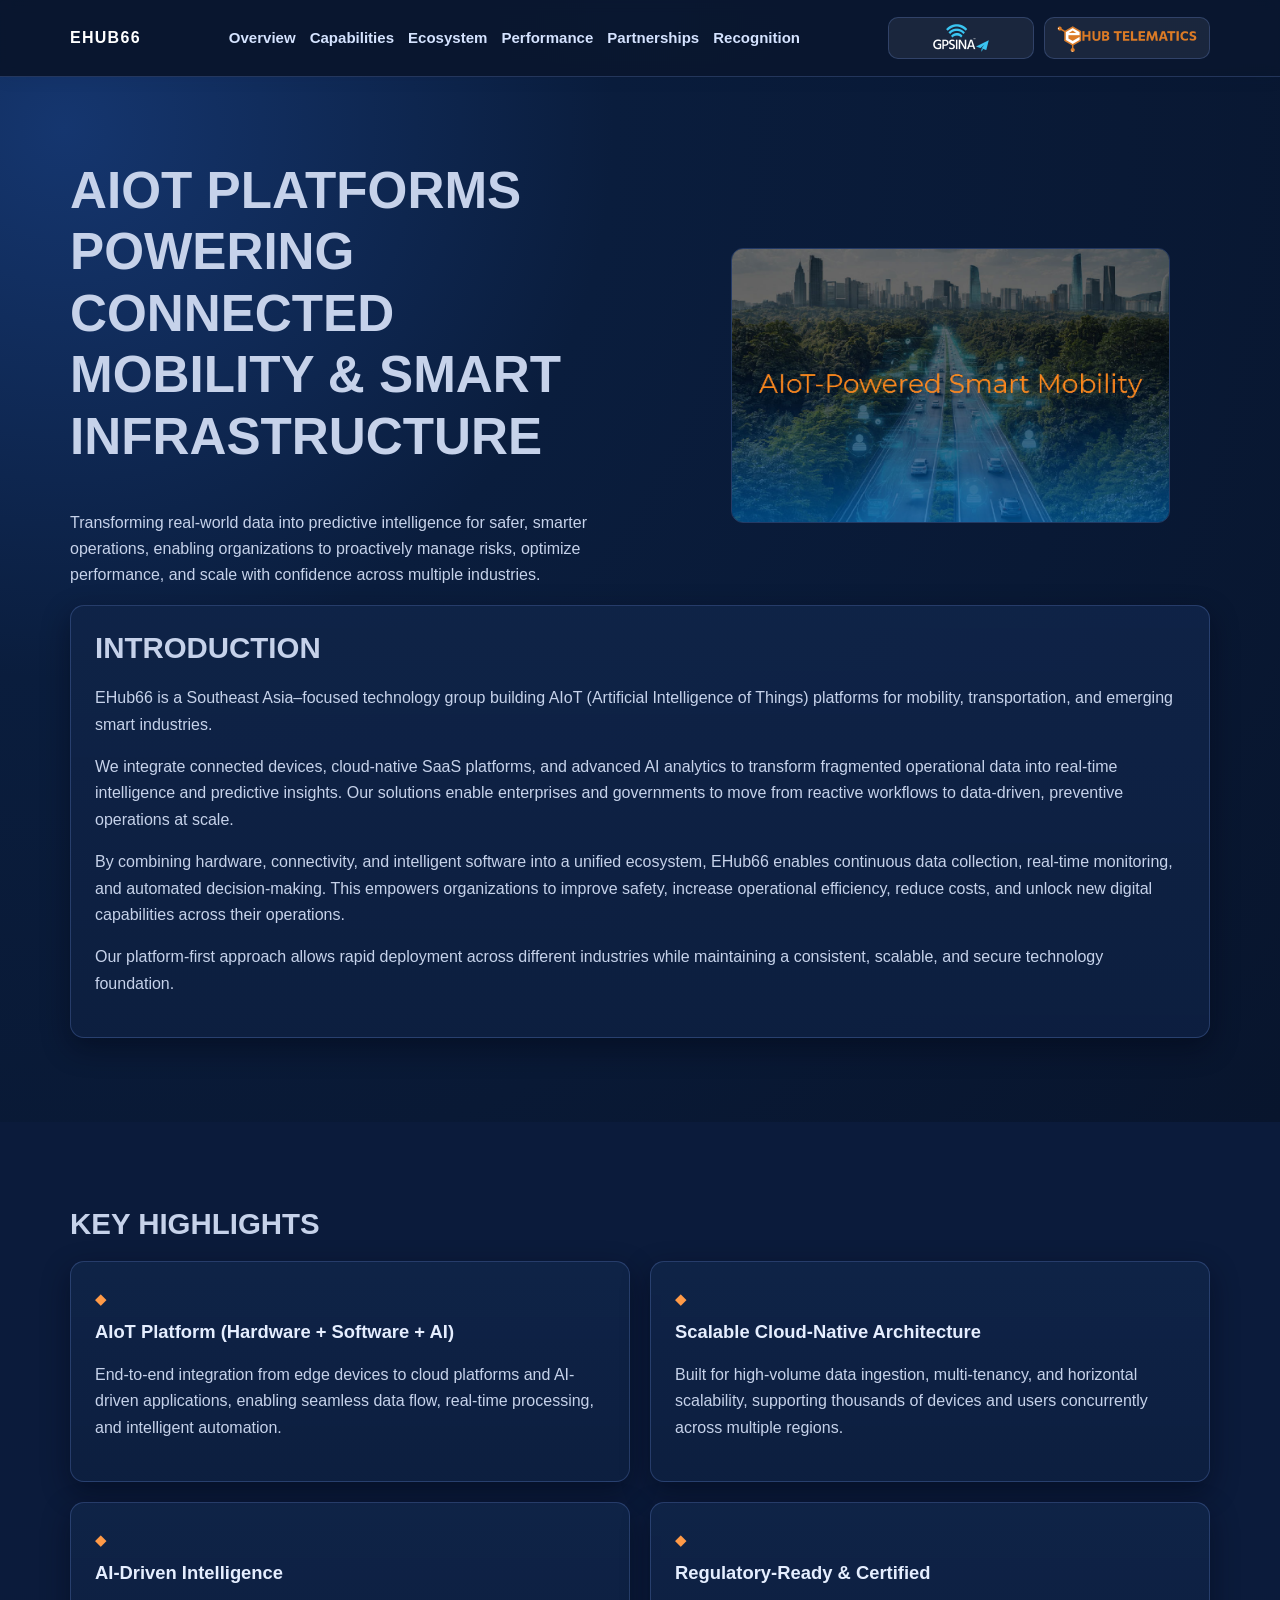
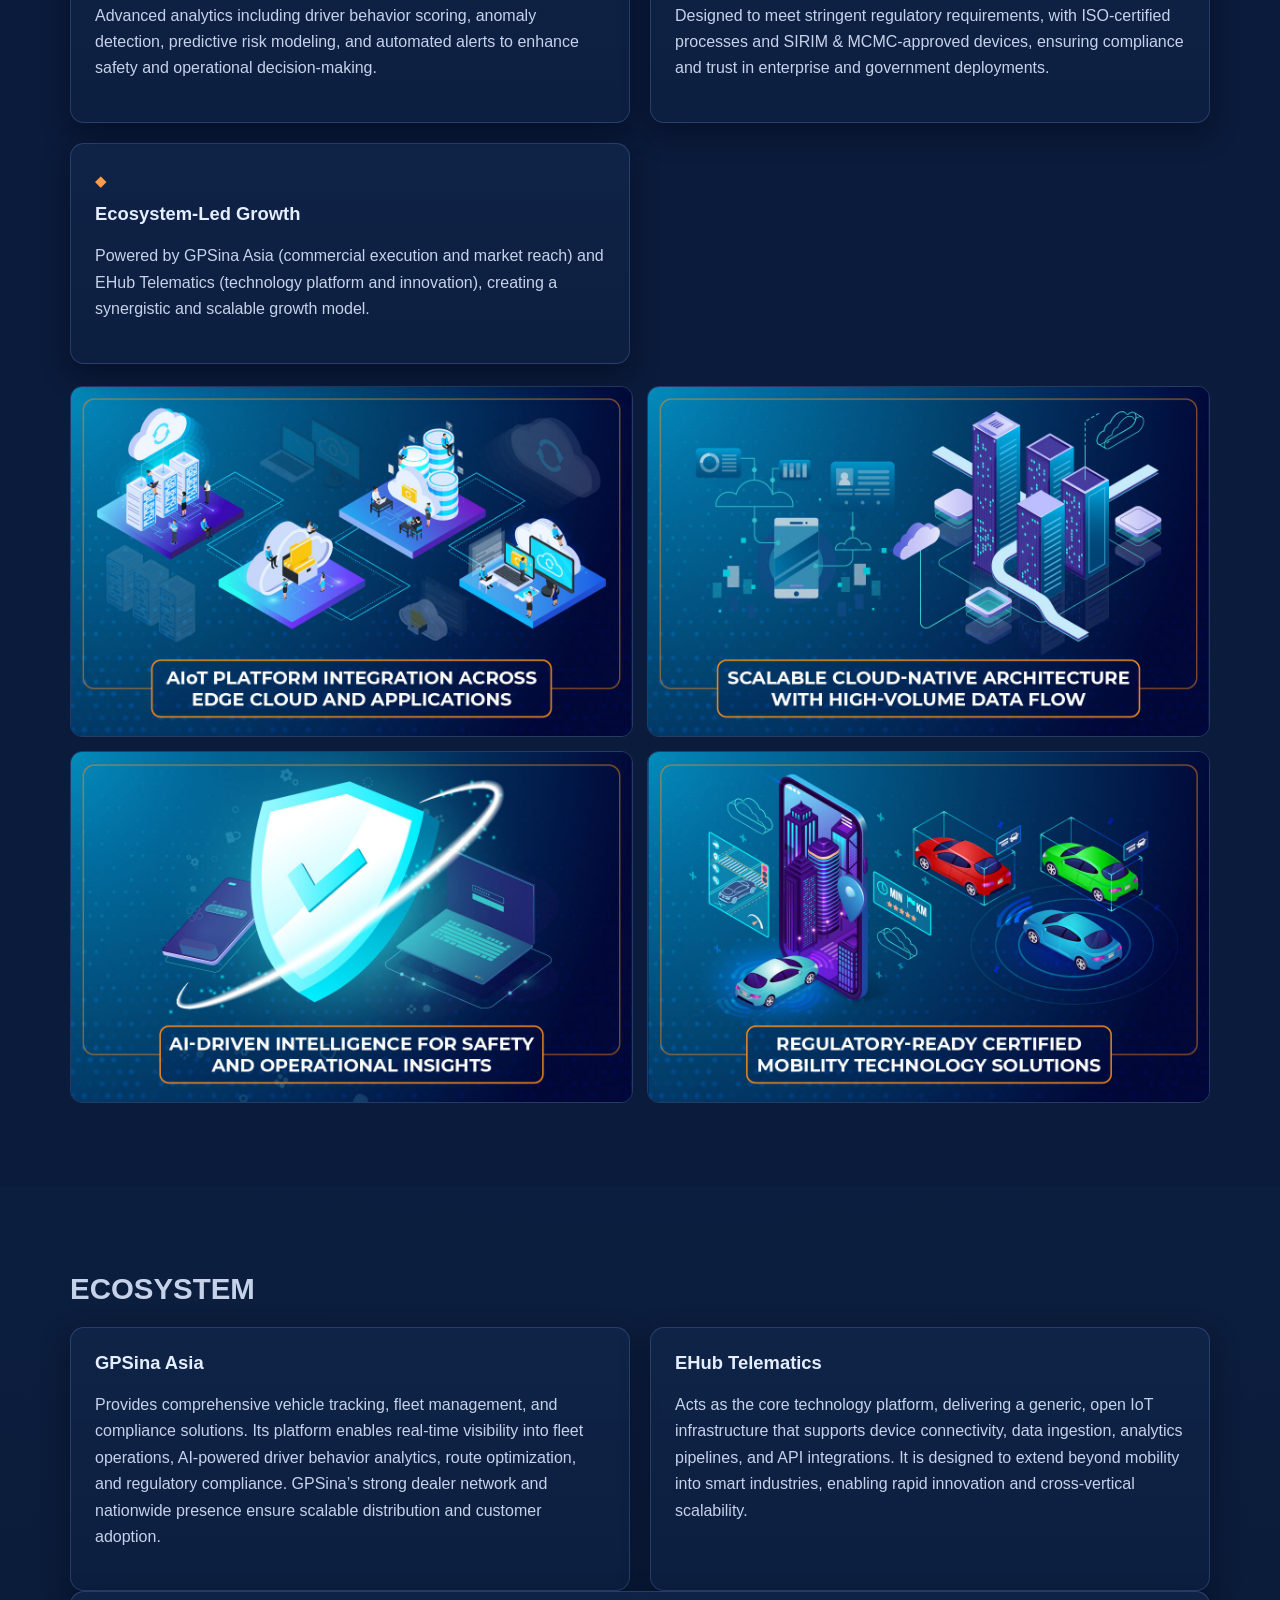
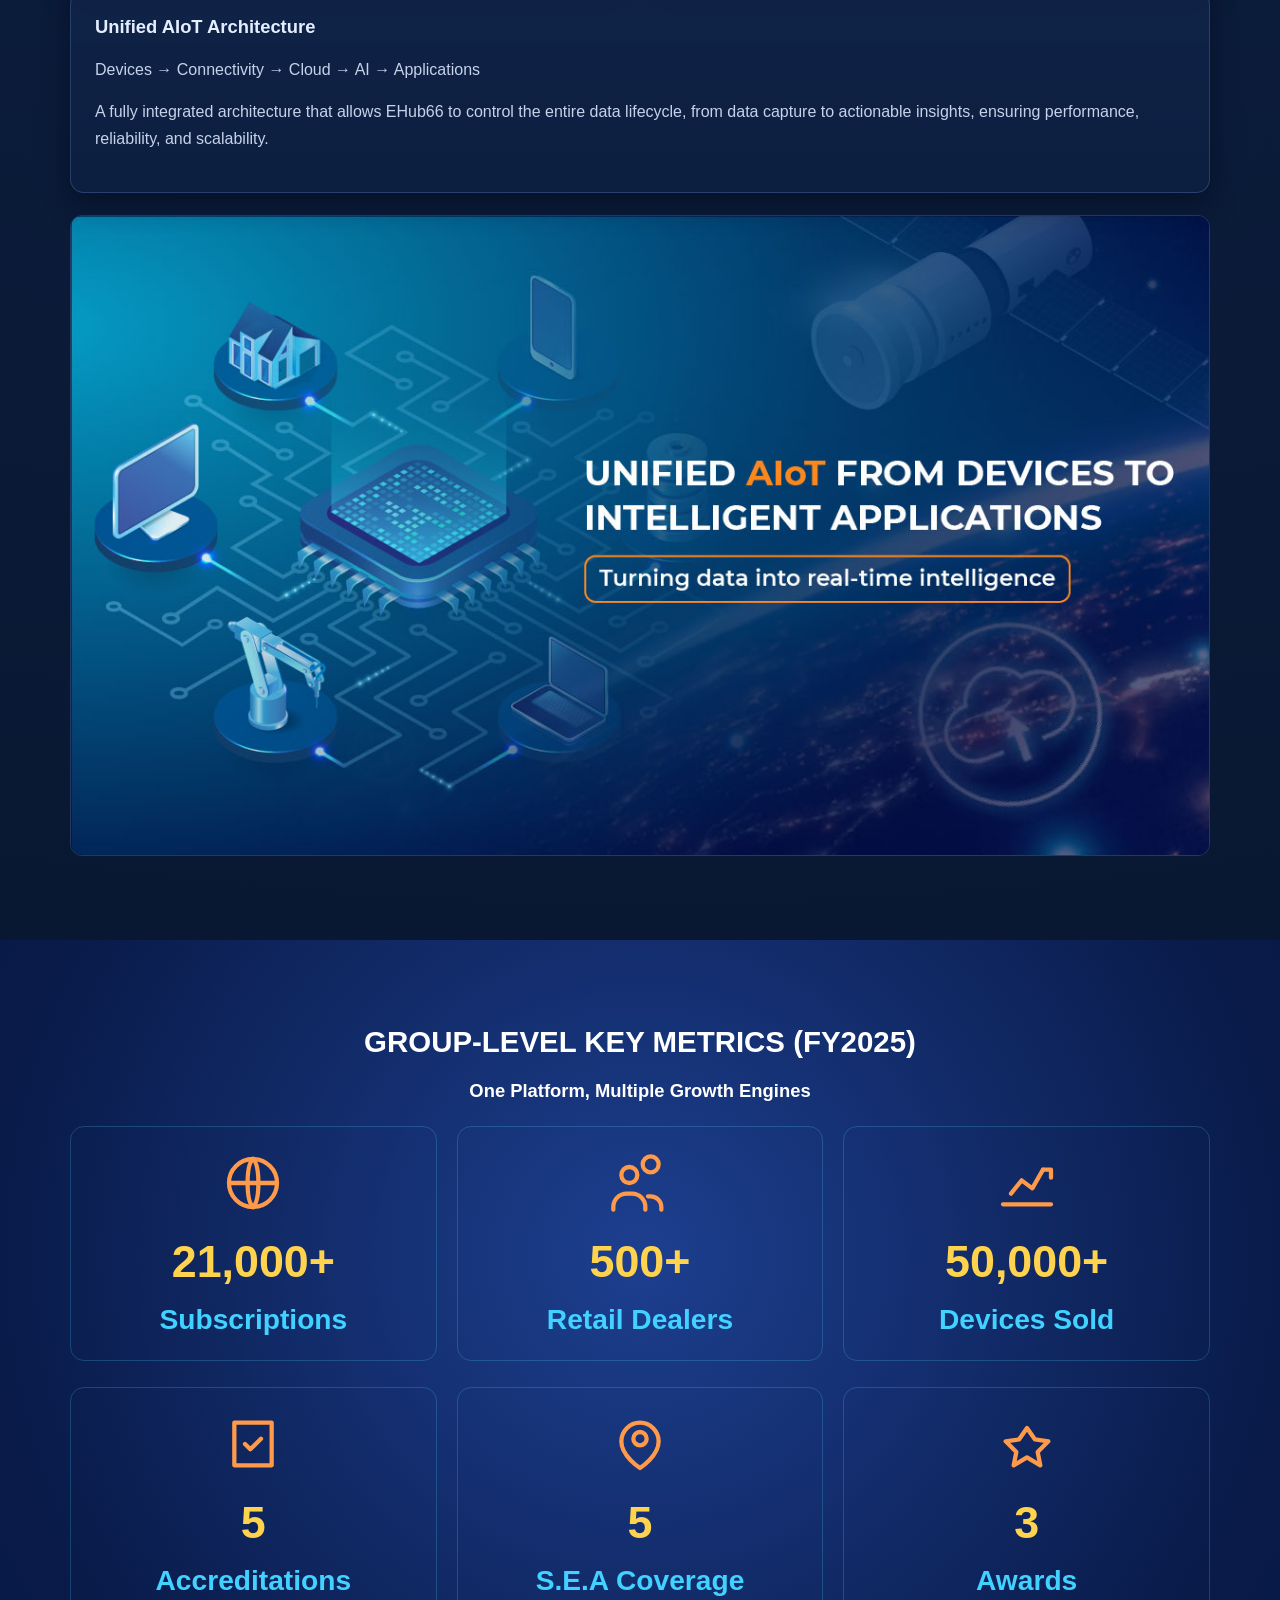
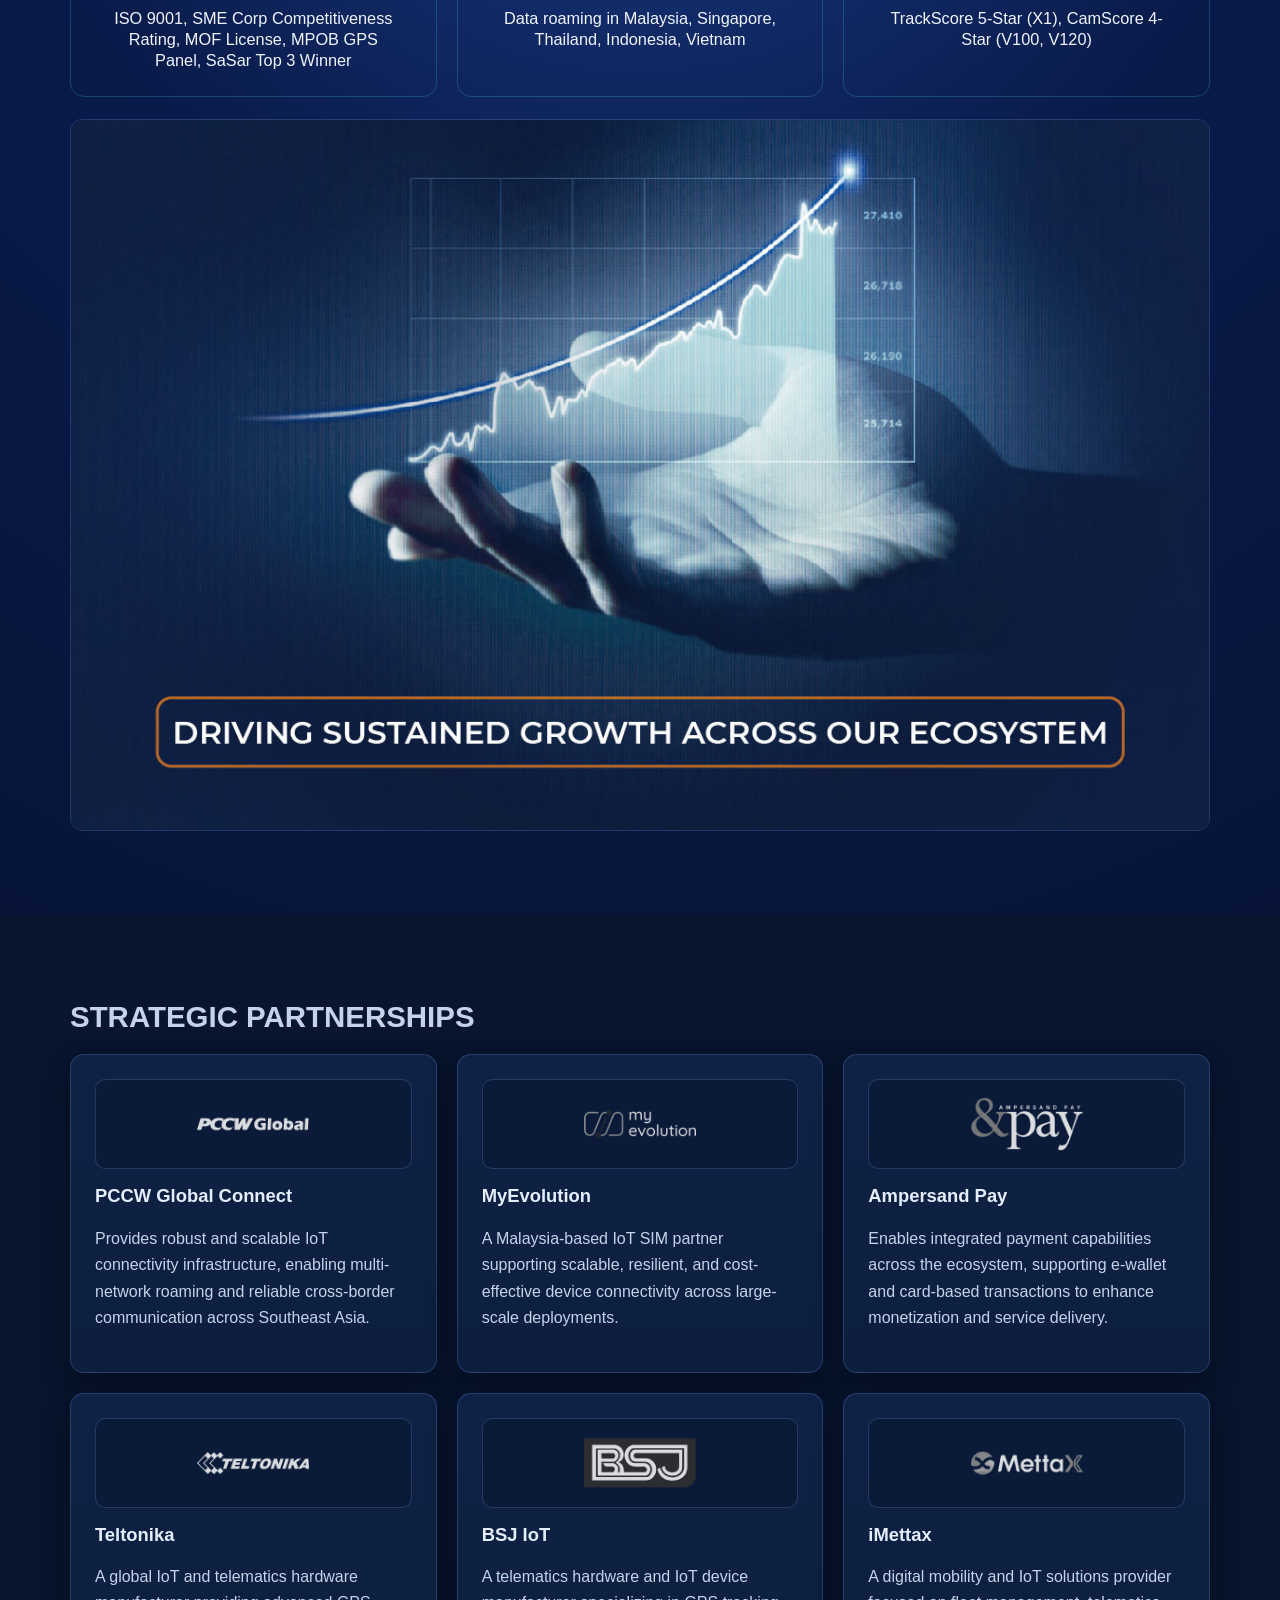
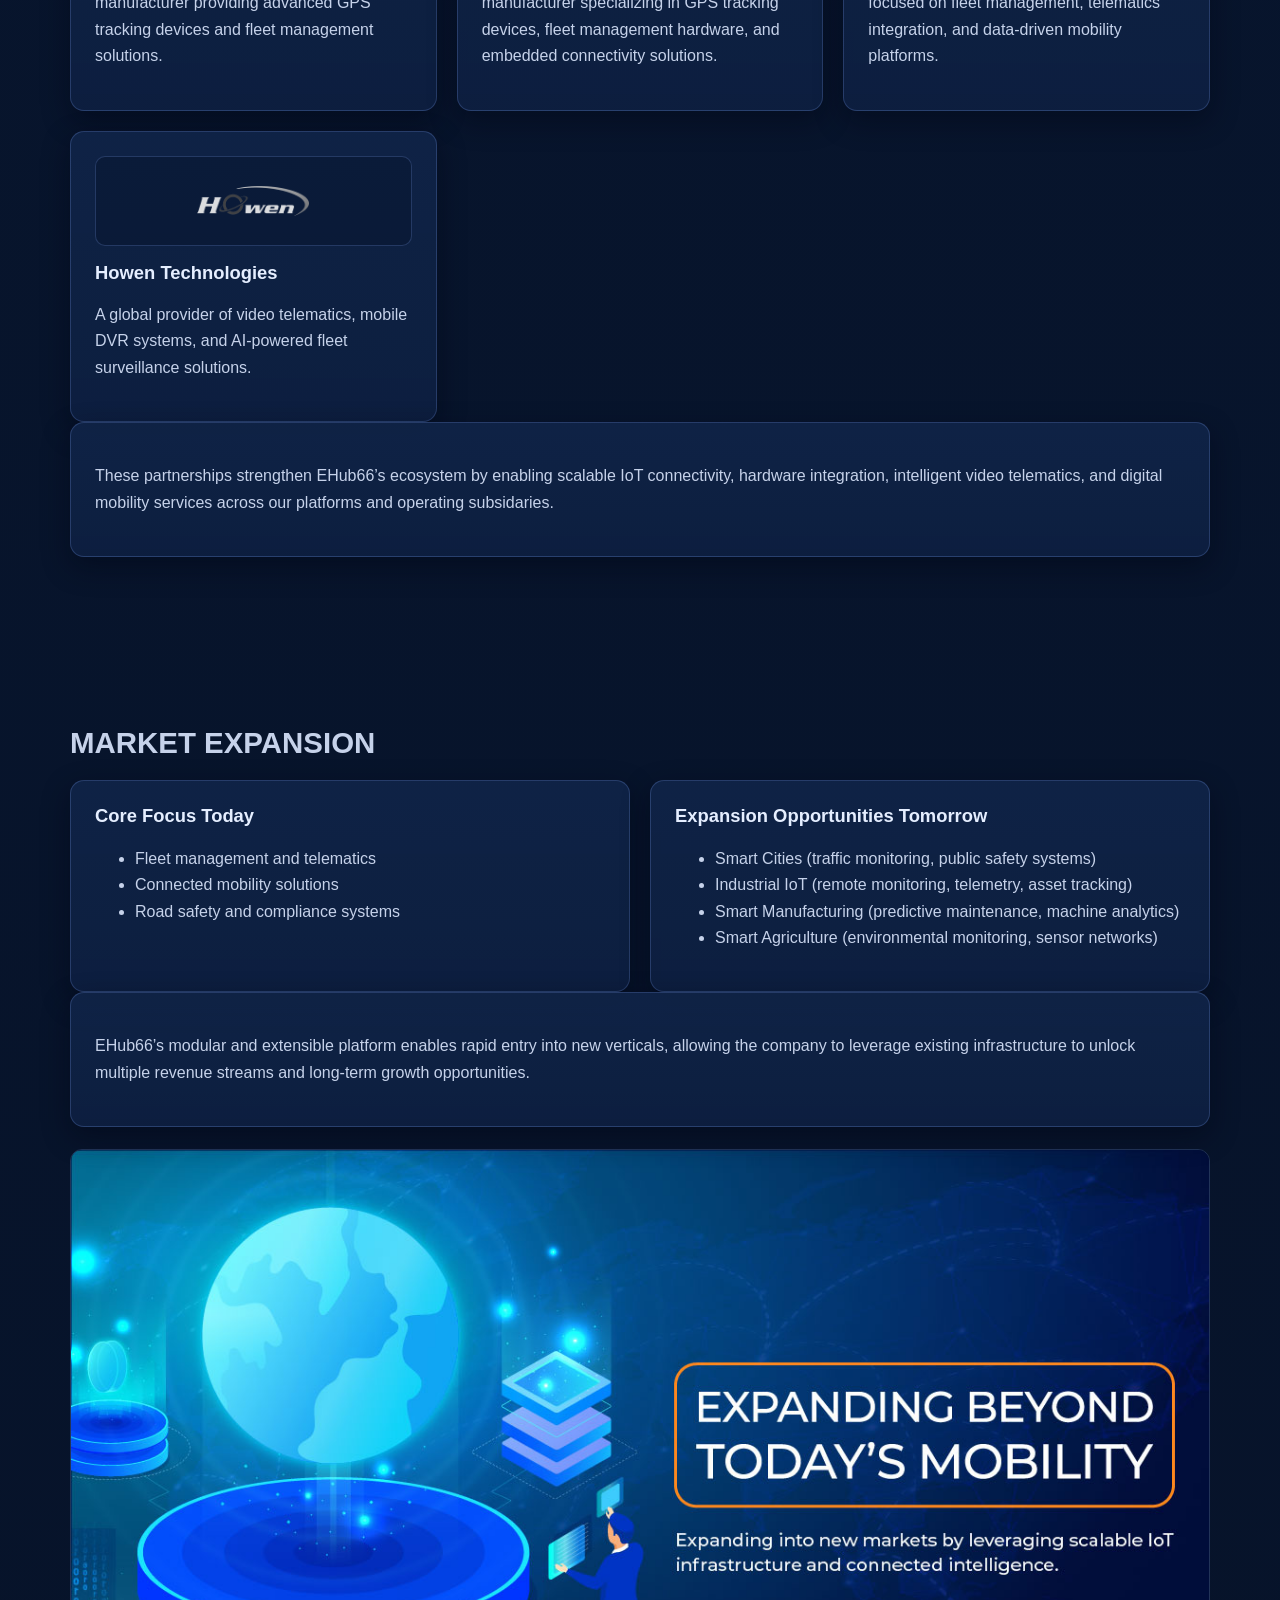
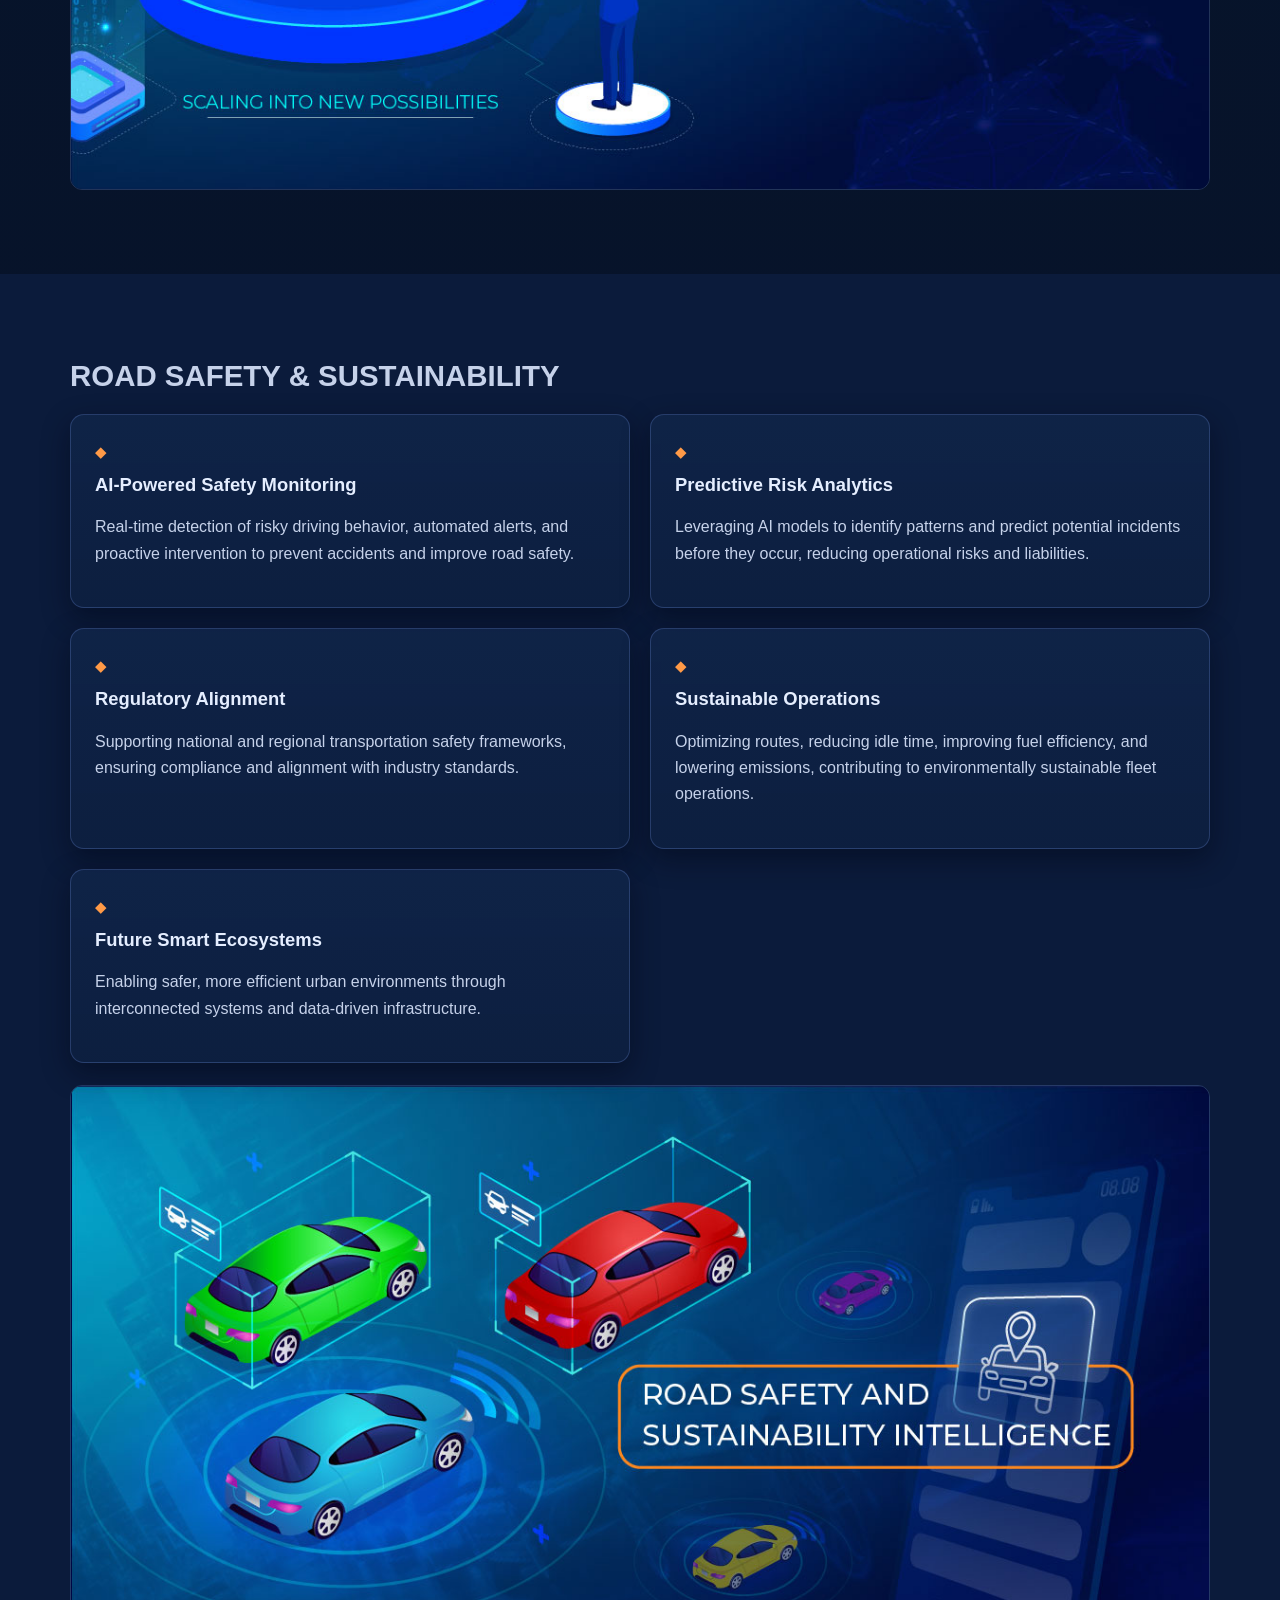
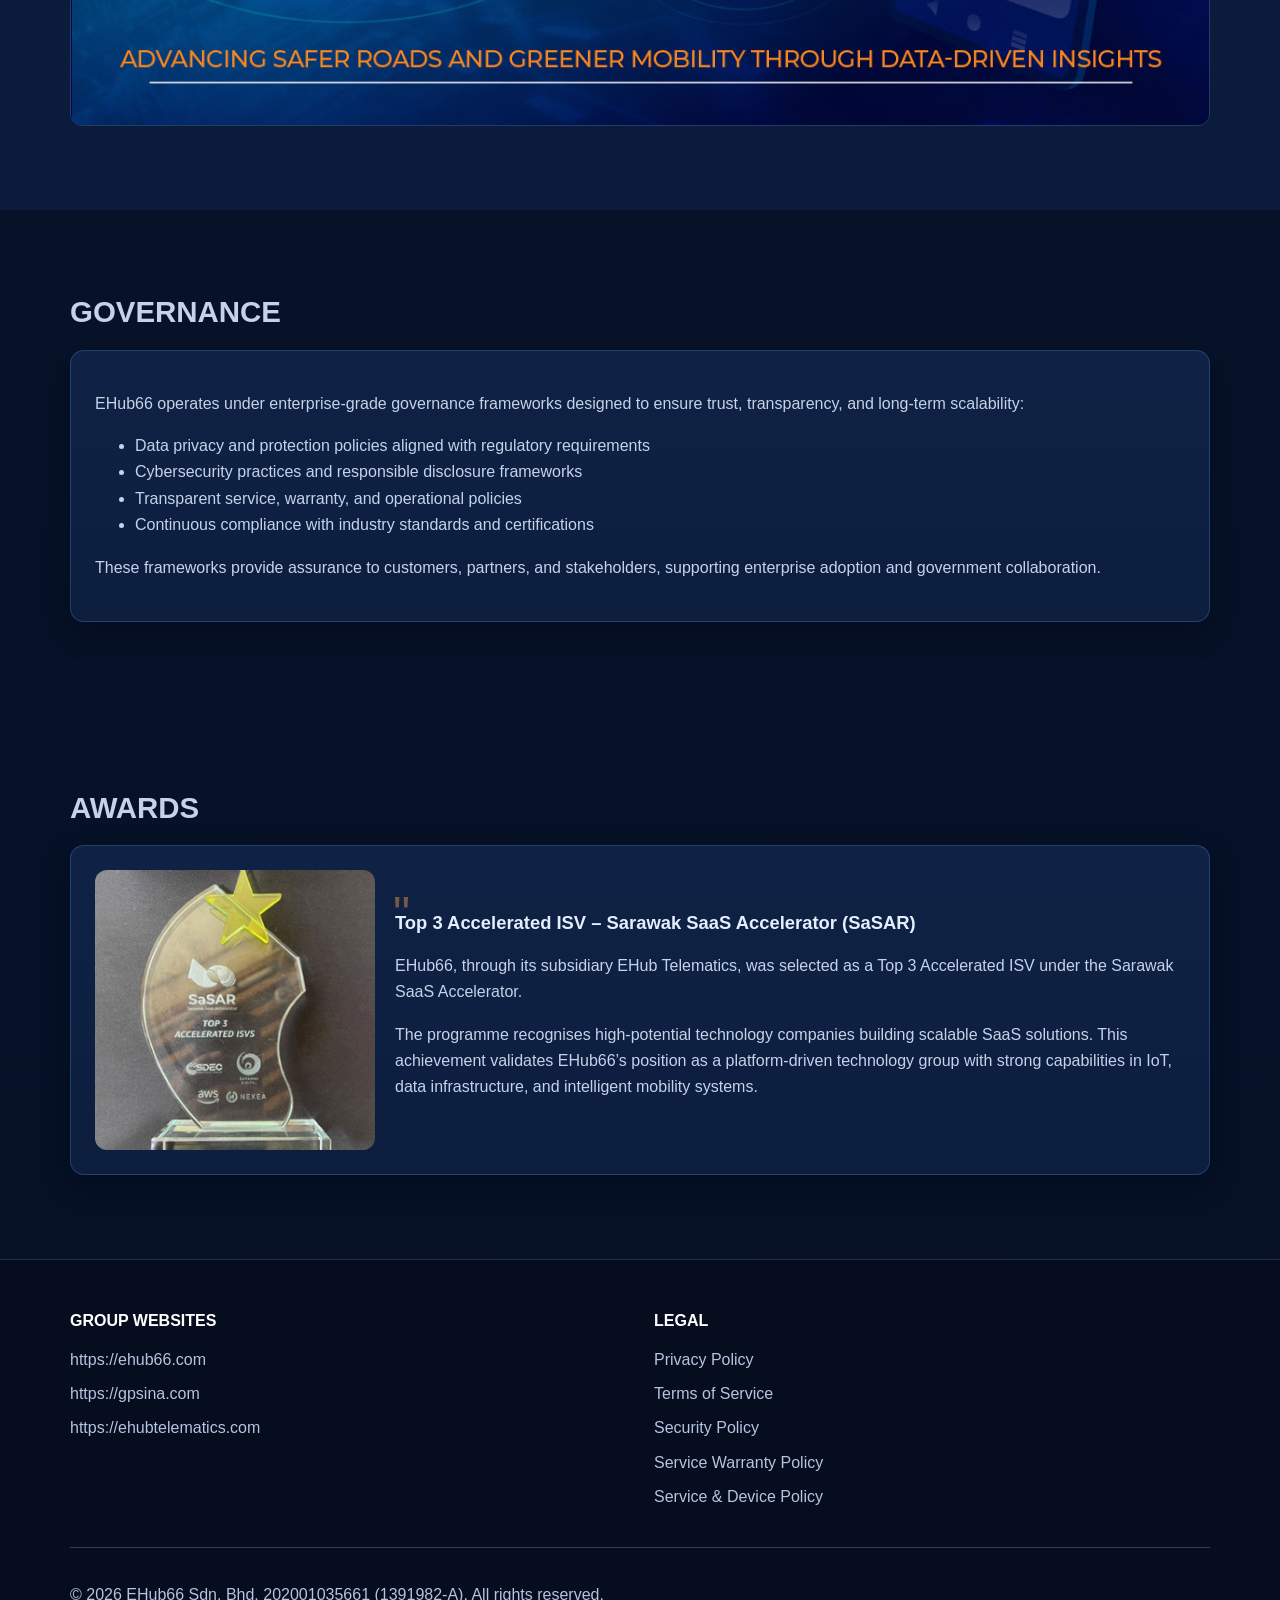
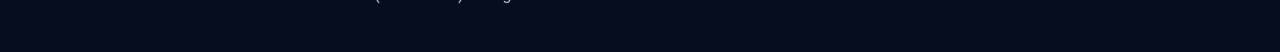
==== commit f186bba7: "updated ehub telematics url" ====
--- a/index.html
+++ b/index.html
@@ -63,7 +63,7 @@
           </a>
           <a
             class="btn cta-btn alt cta-logo"
-            href="https://ehubtelematics.com"
+            href="https://ehubtelematics.ai"
             aria-label="EHub Telematics — visit website"
           >
             <img
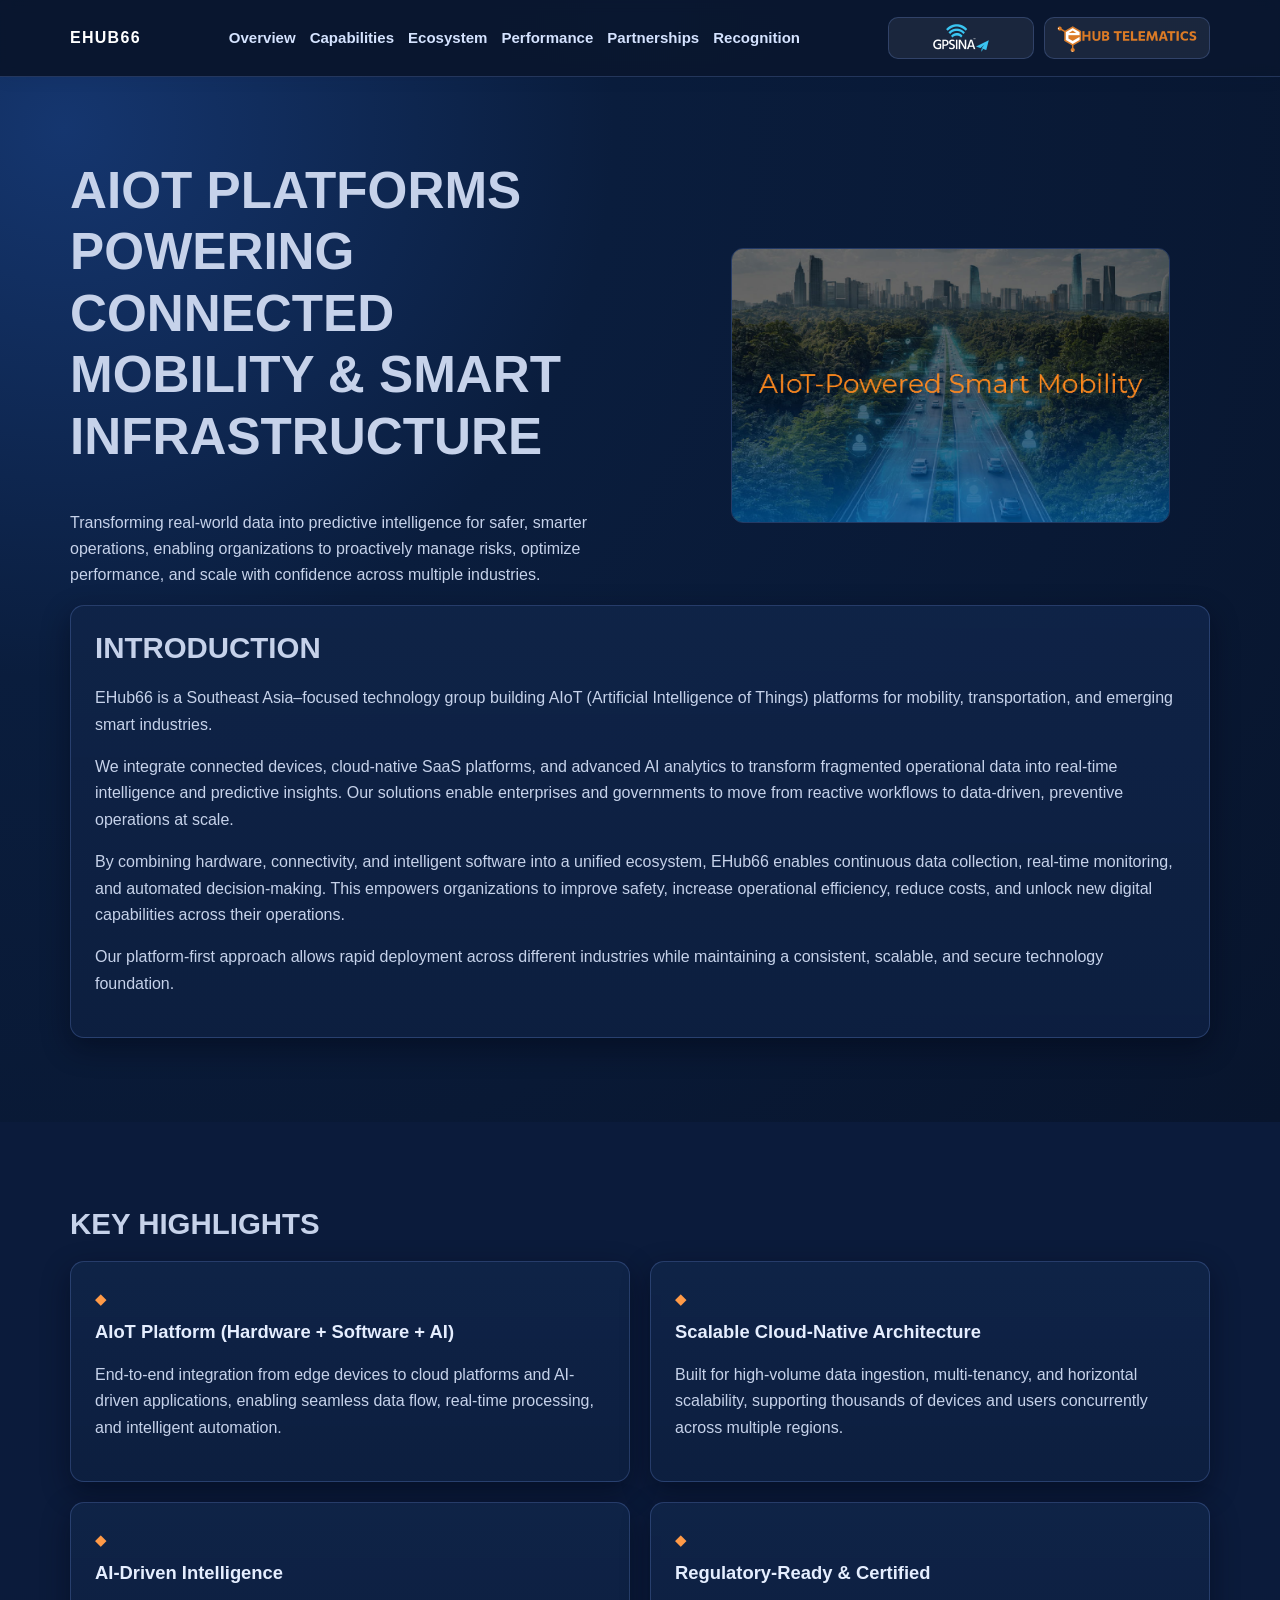
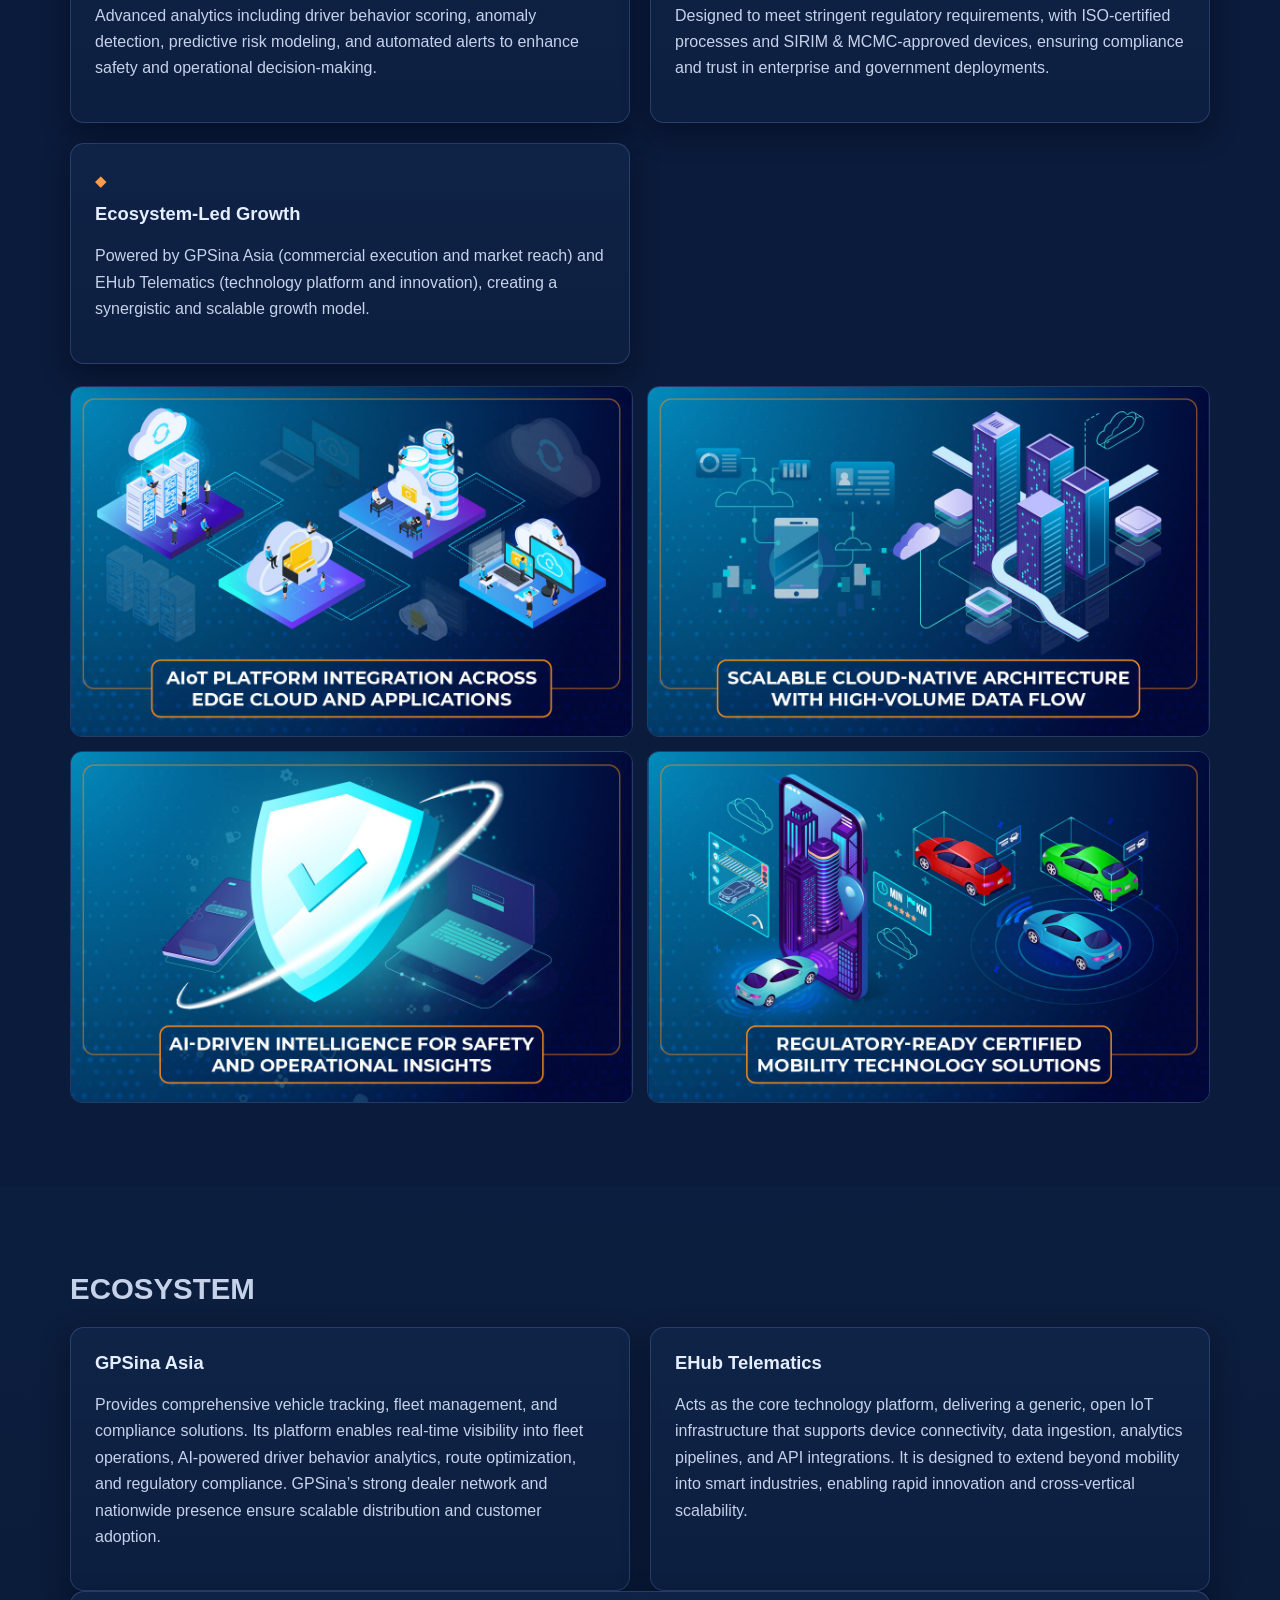
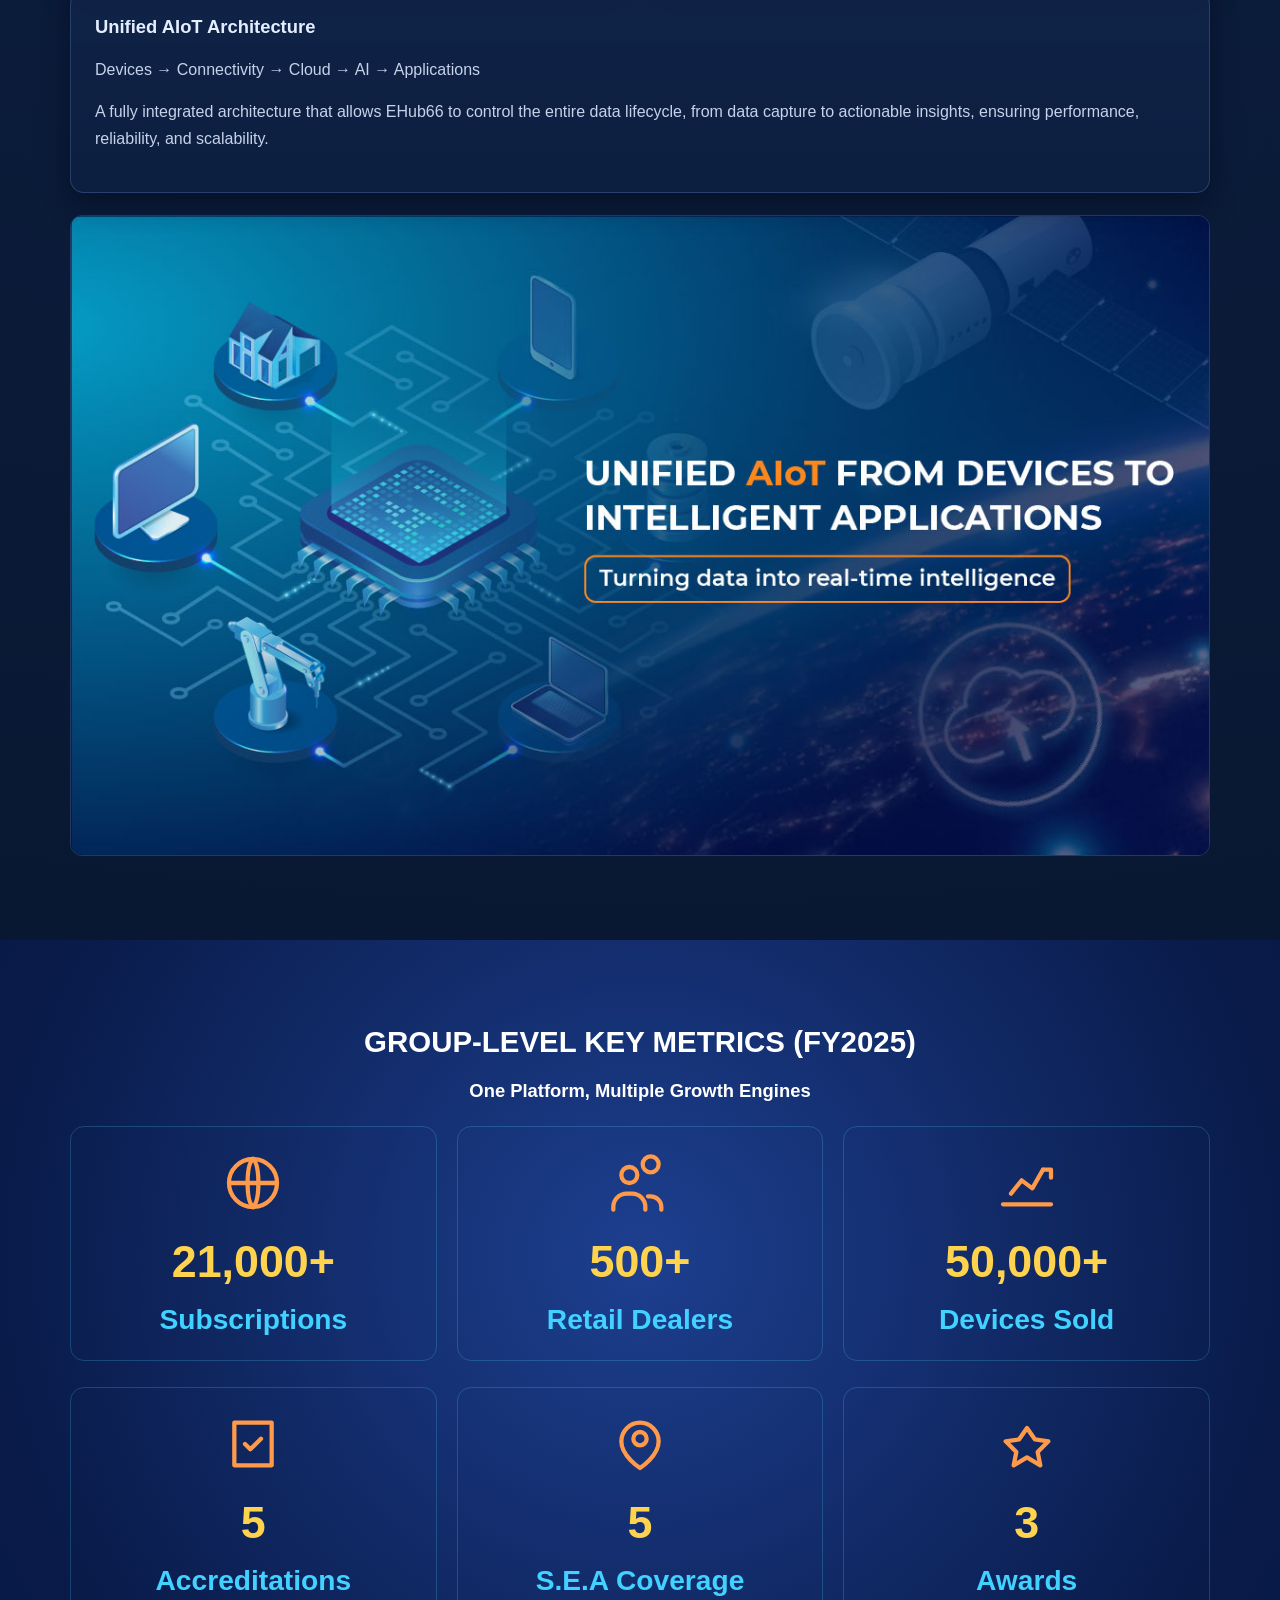
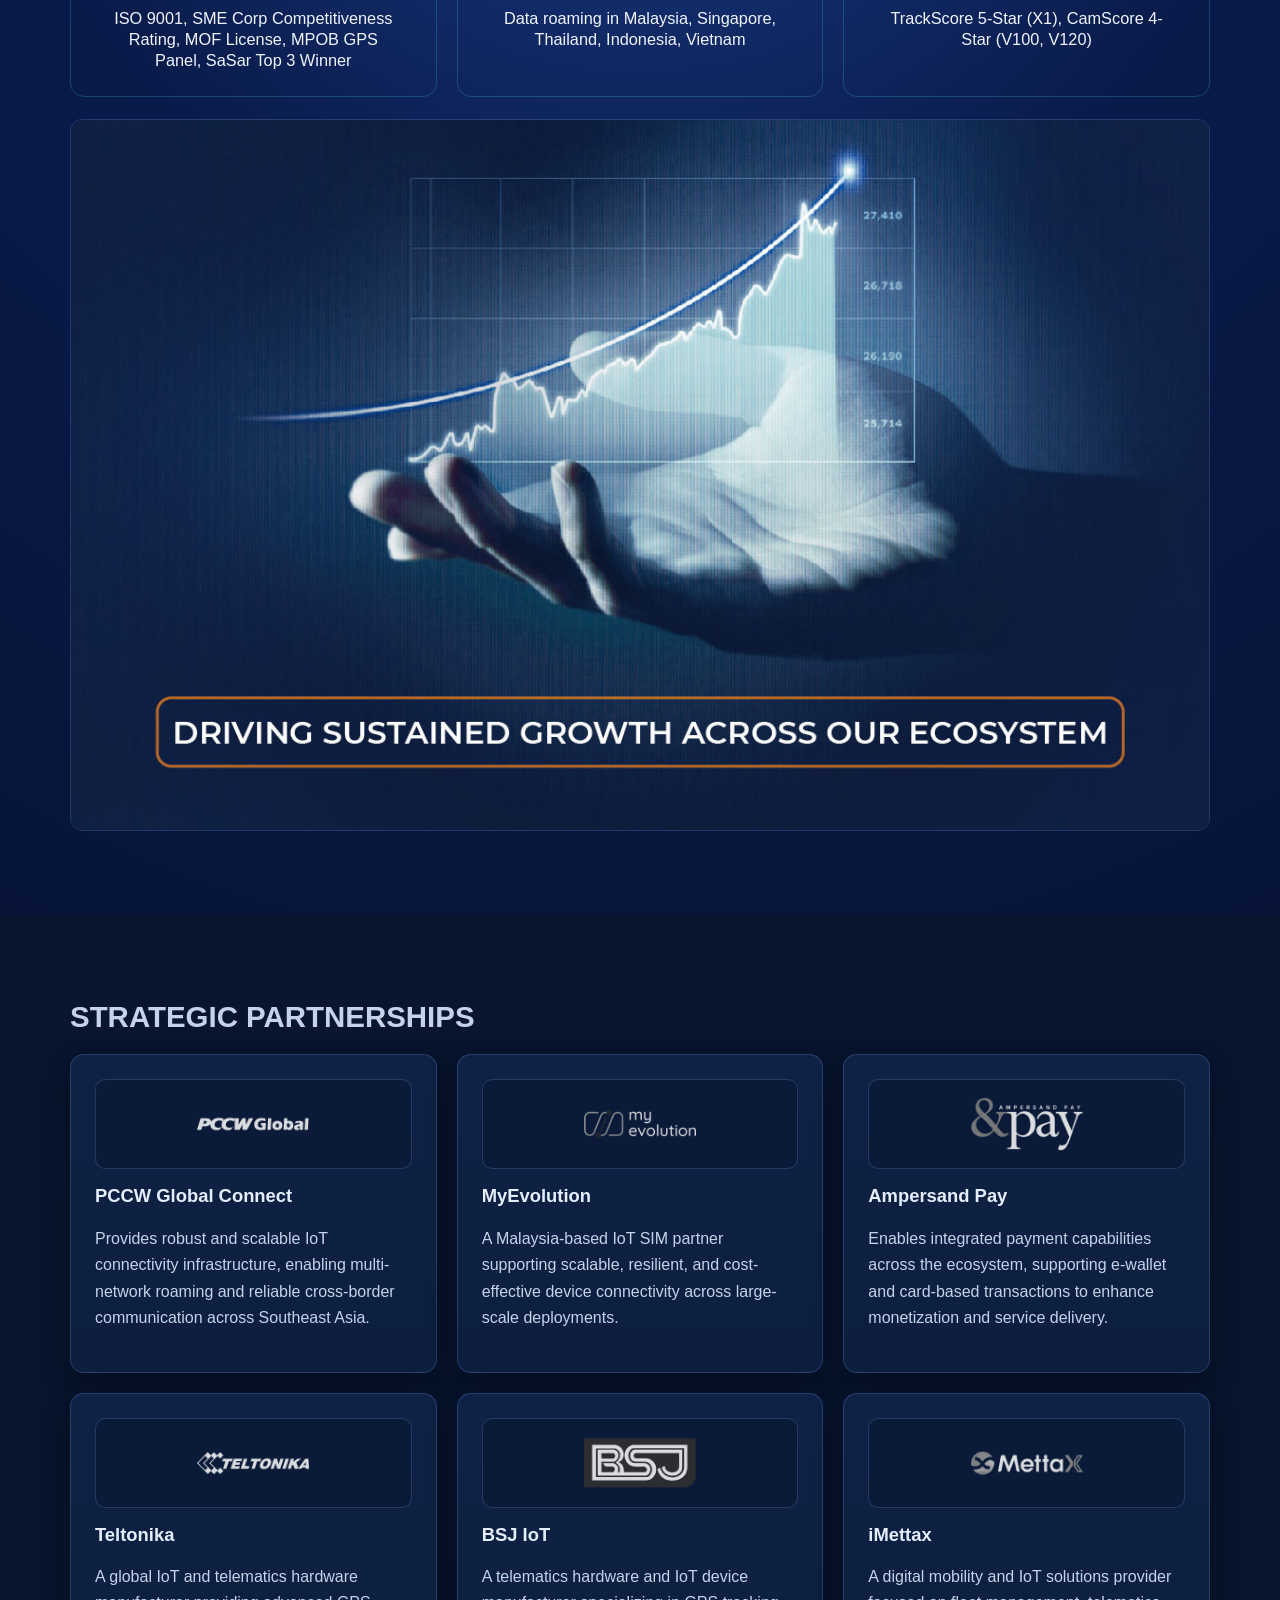
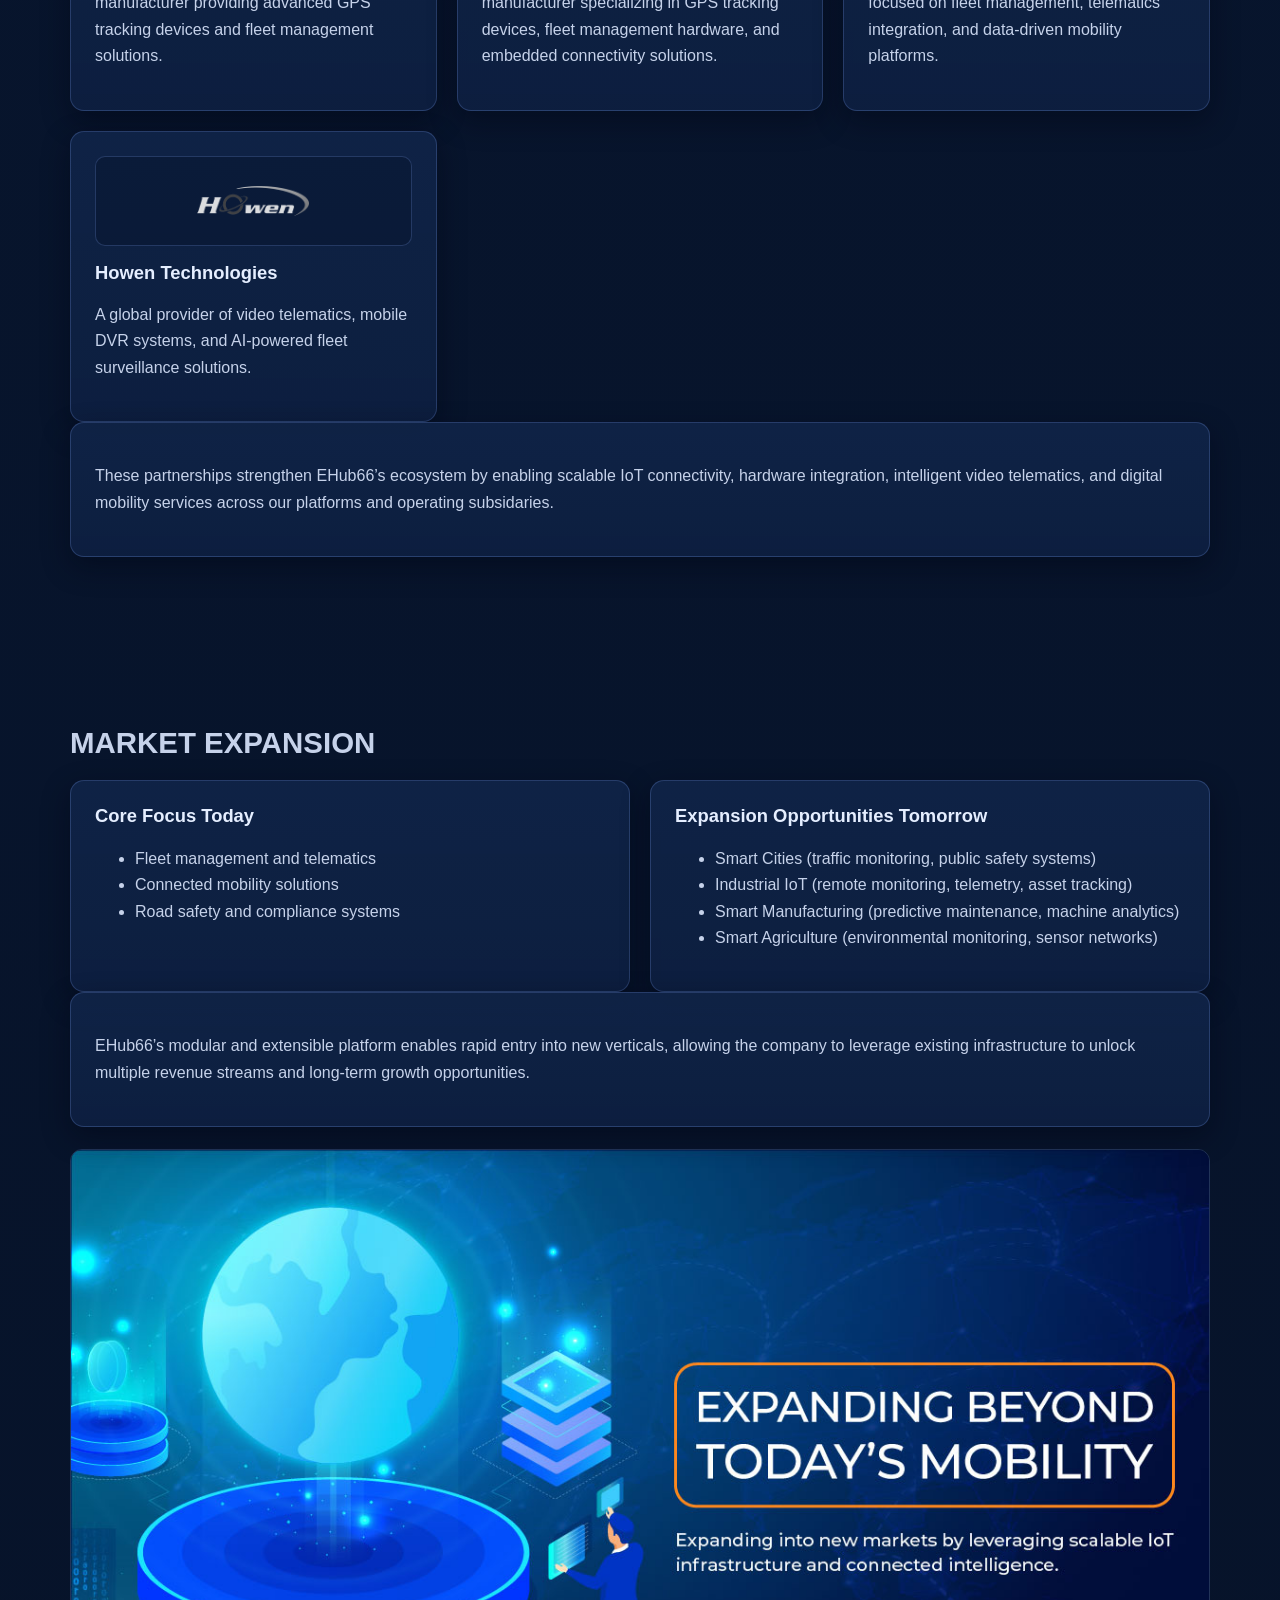
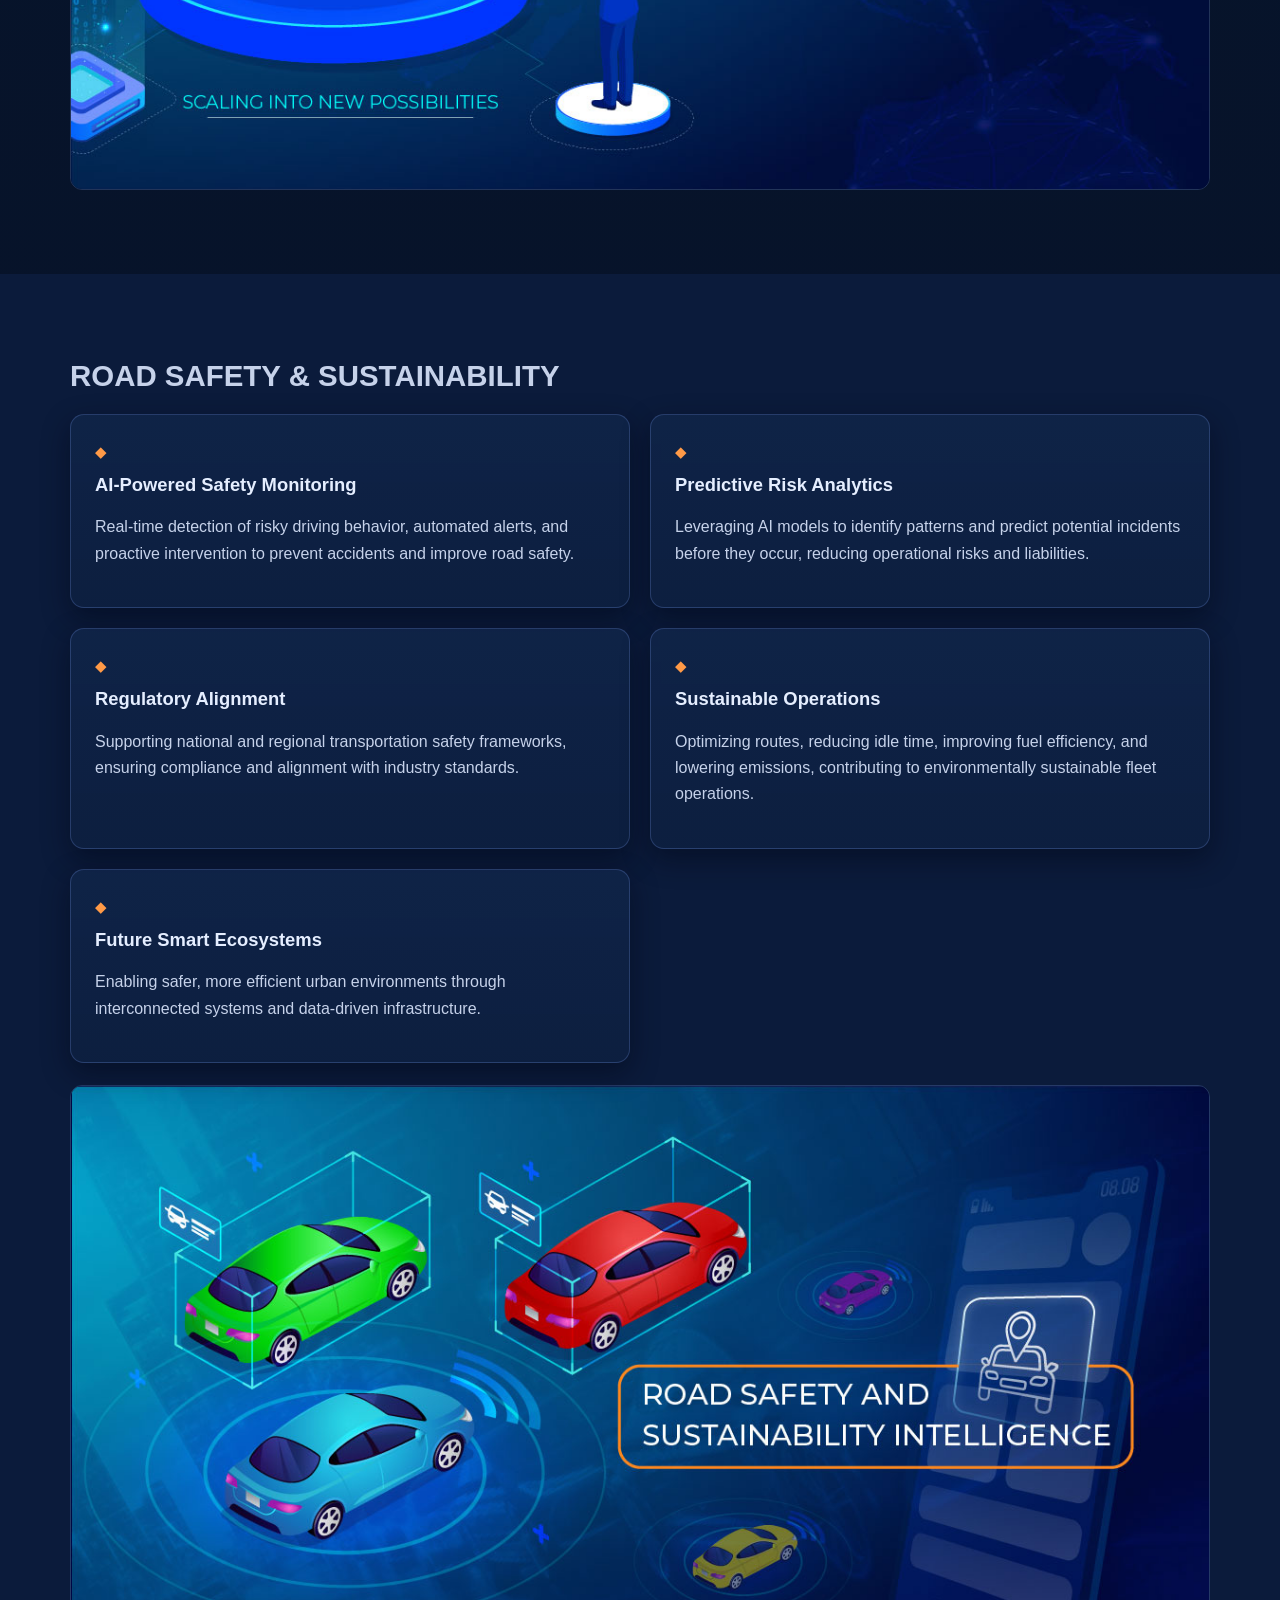
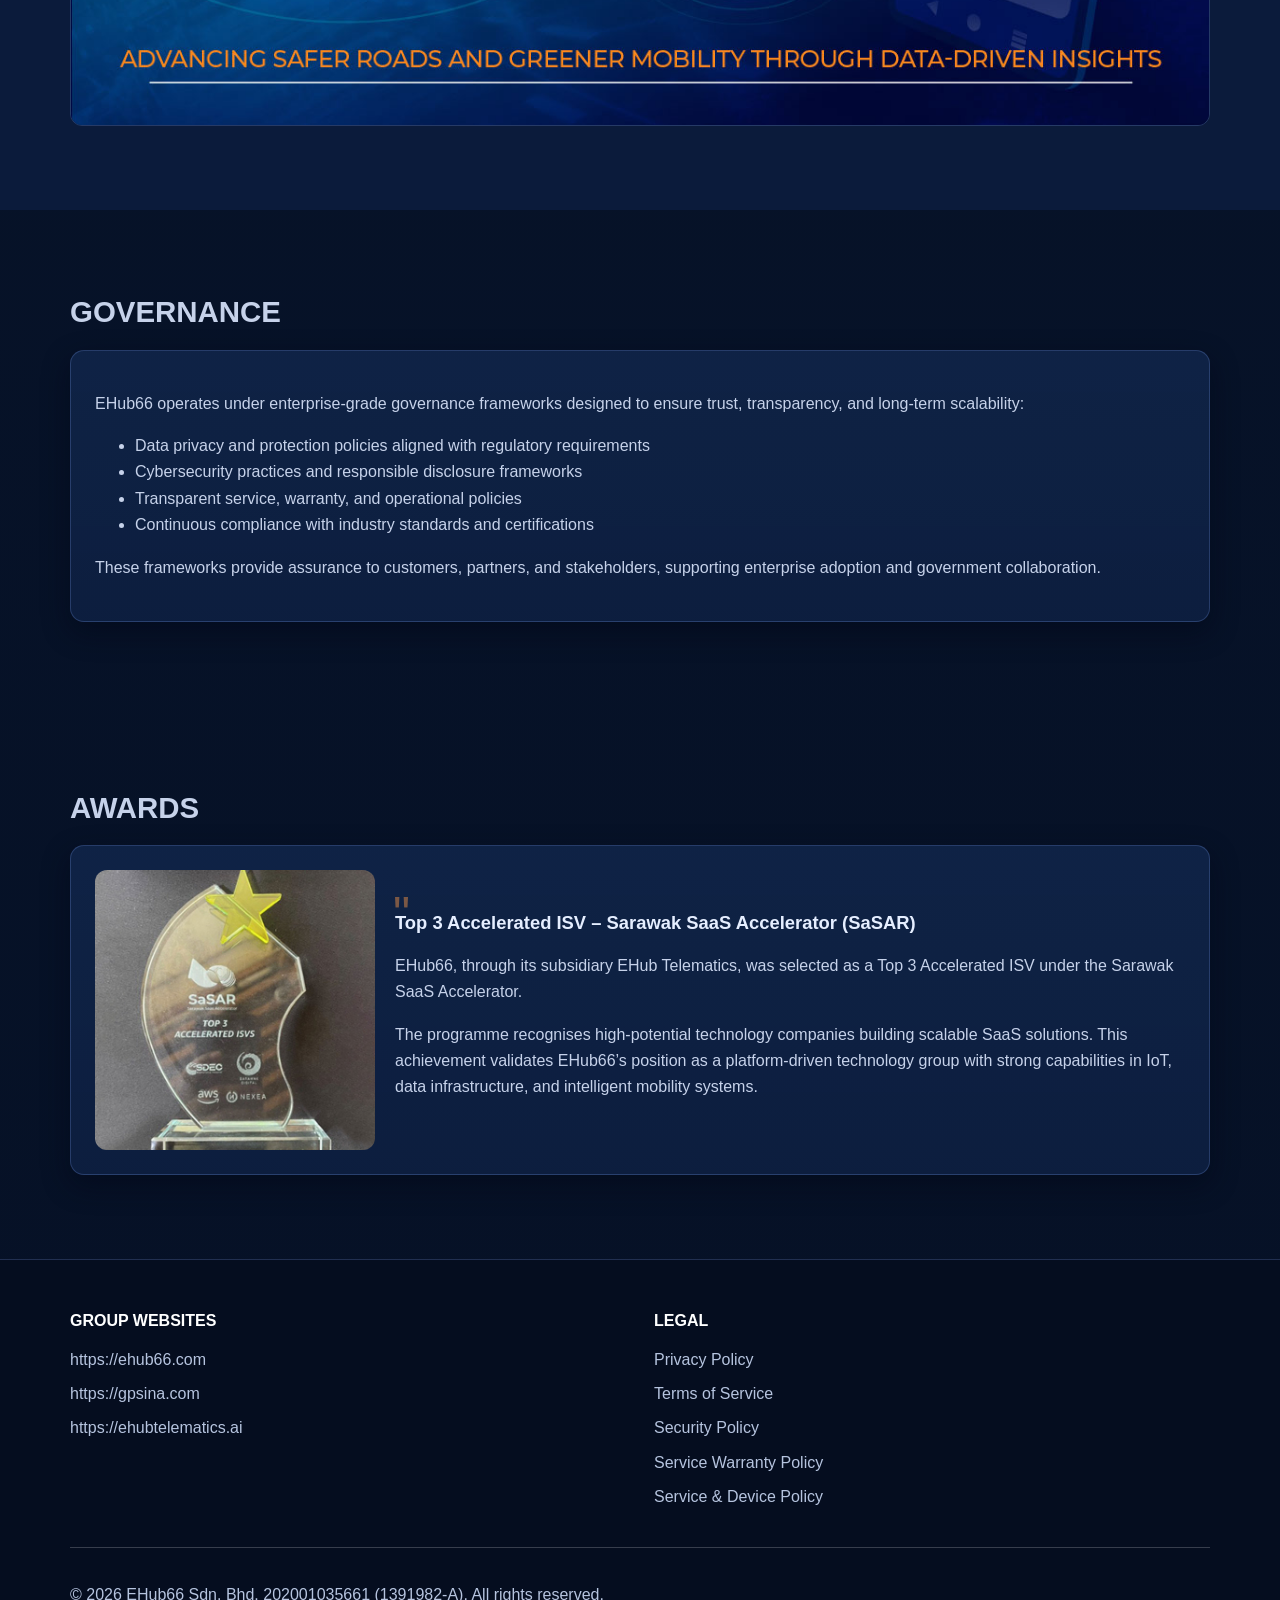
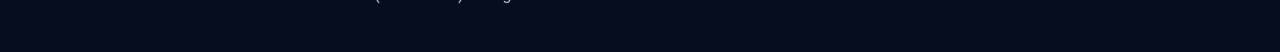
==== commit c09011a8: "updated index.html and the policy" ====
--- a/index.html
+++ b/index.html
@@ -709,7 +709,7 @@
           <ul>
             <li><a href="https://ehub66.com">https://ehub66.com</a></li>
             <li><a href="https://gpsina.com">https://gpsina.com</a></li>
-            <li><a href="https://ehubtelematics.com">https://ehubtelematics.com</a></li>
+            <li><a href="https://ehubtelematics.ai">https://ehubtelematics.ai</a></li>
           </ul>
         </div>
         <div>
@@ -737,7 +737,7 @@
         "sameAs": [
           "https://ehub66.com",
           "https://gpsina.com",
-          "https://ehubtelematics.com"
+          "https://ehubtelematics.ai"
         ]
       }
     </script>
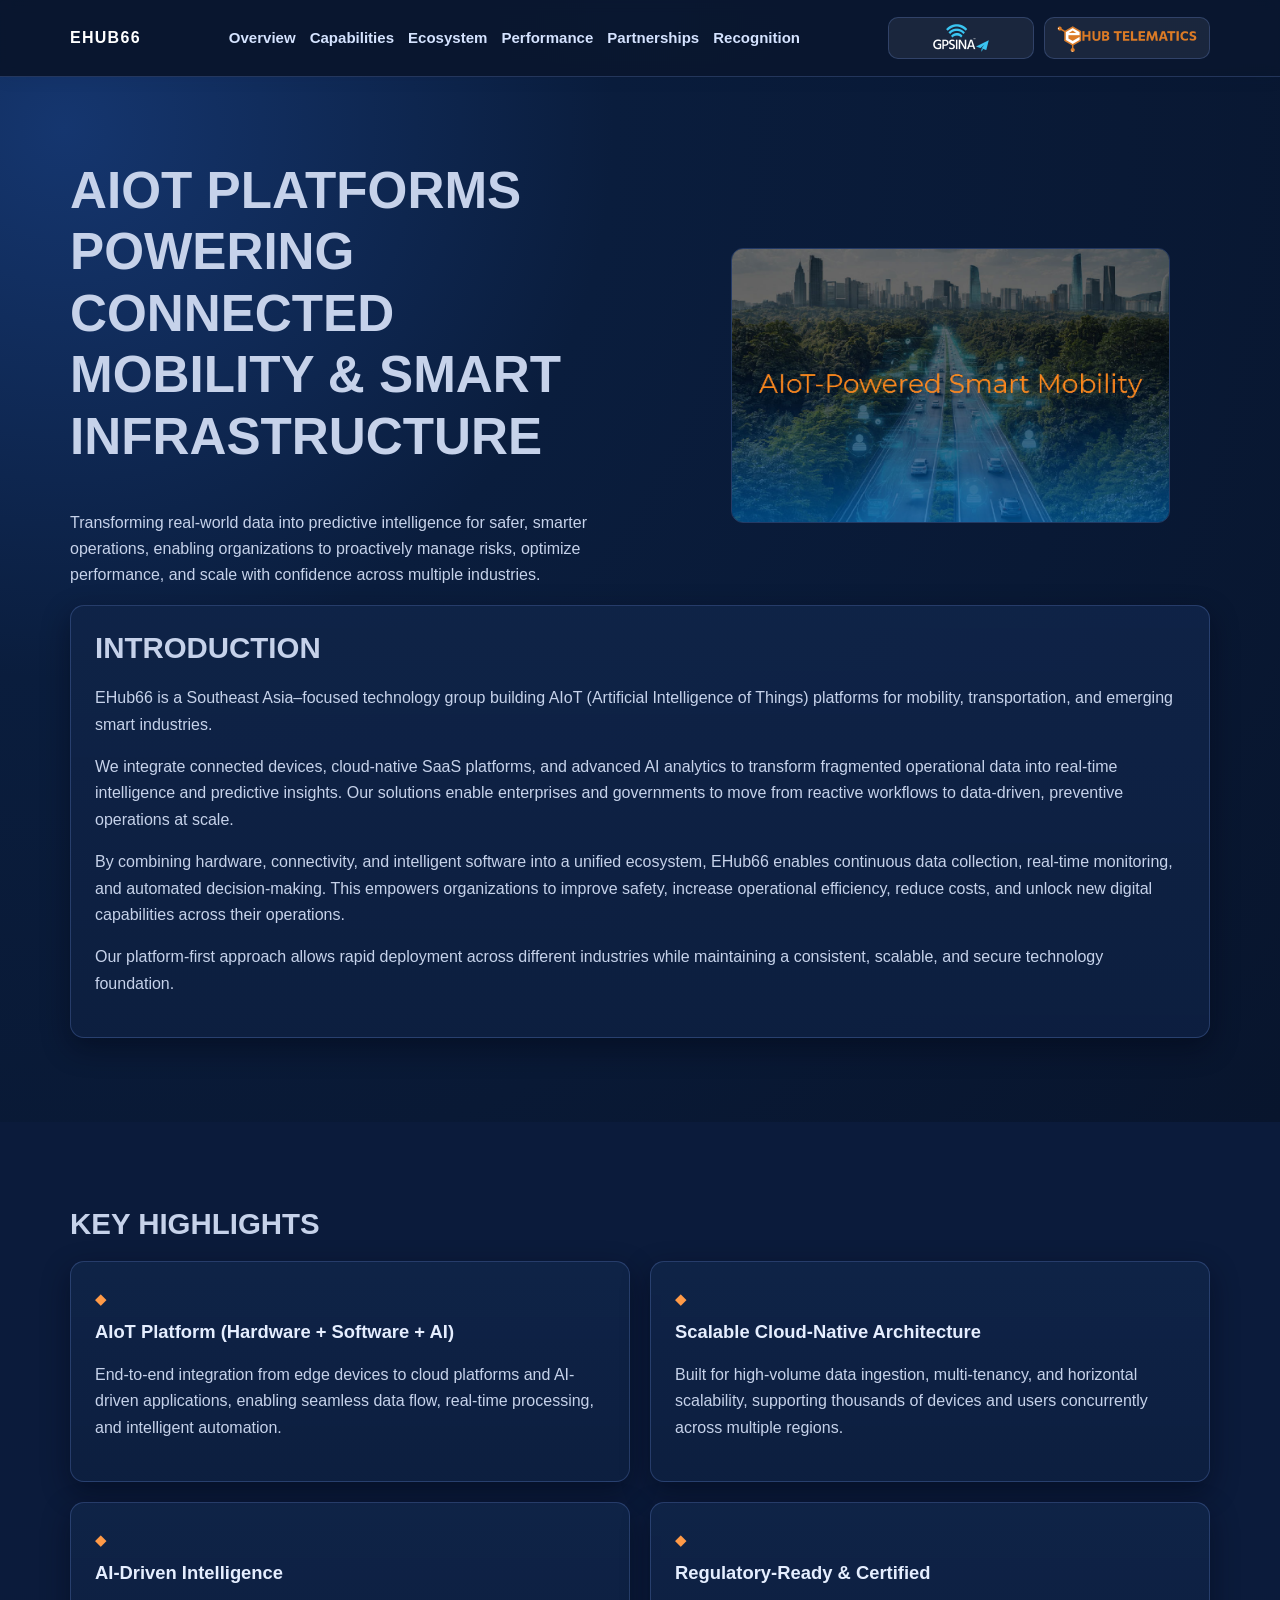
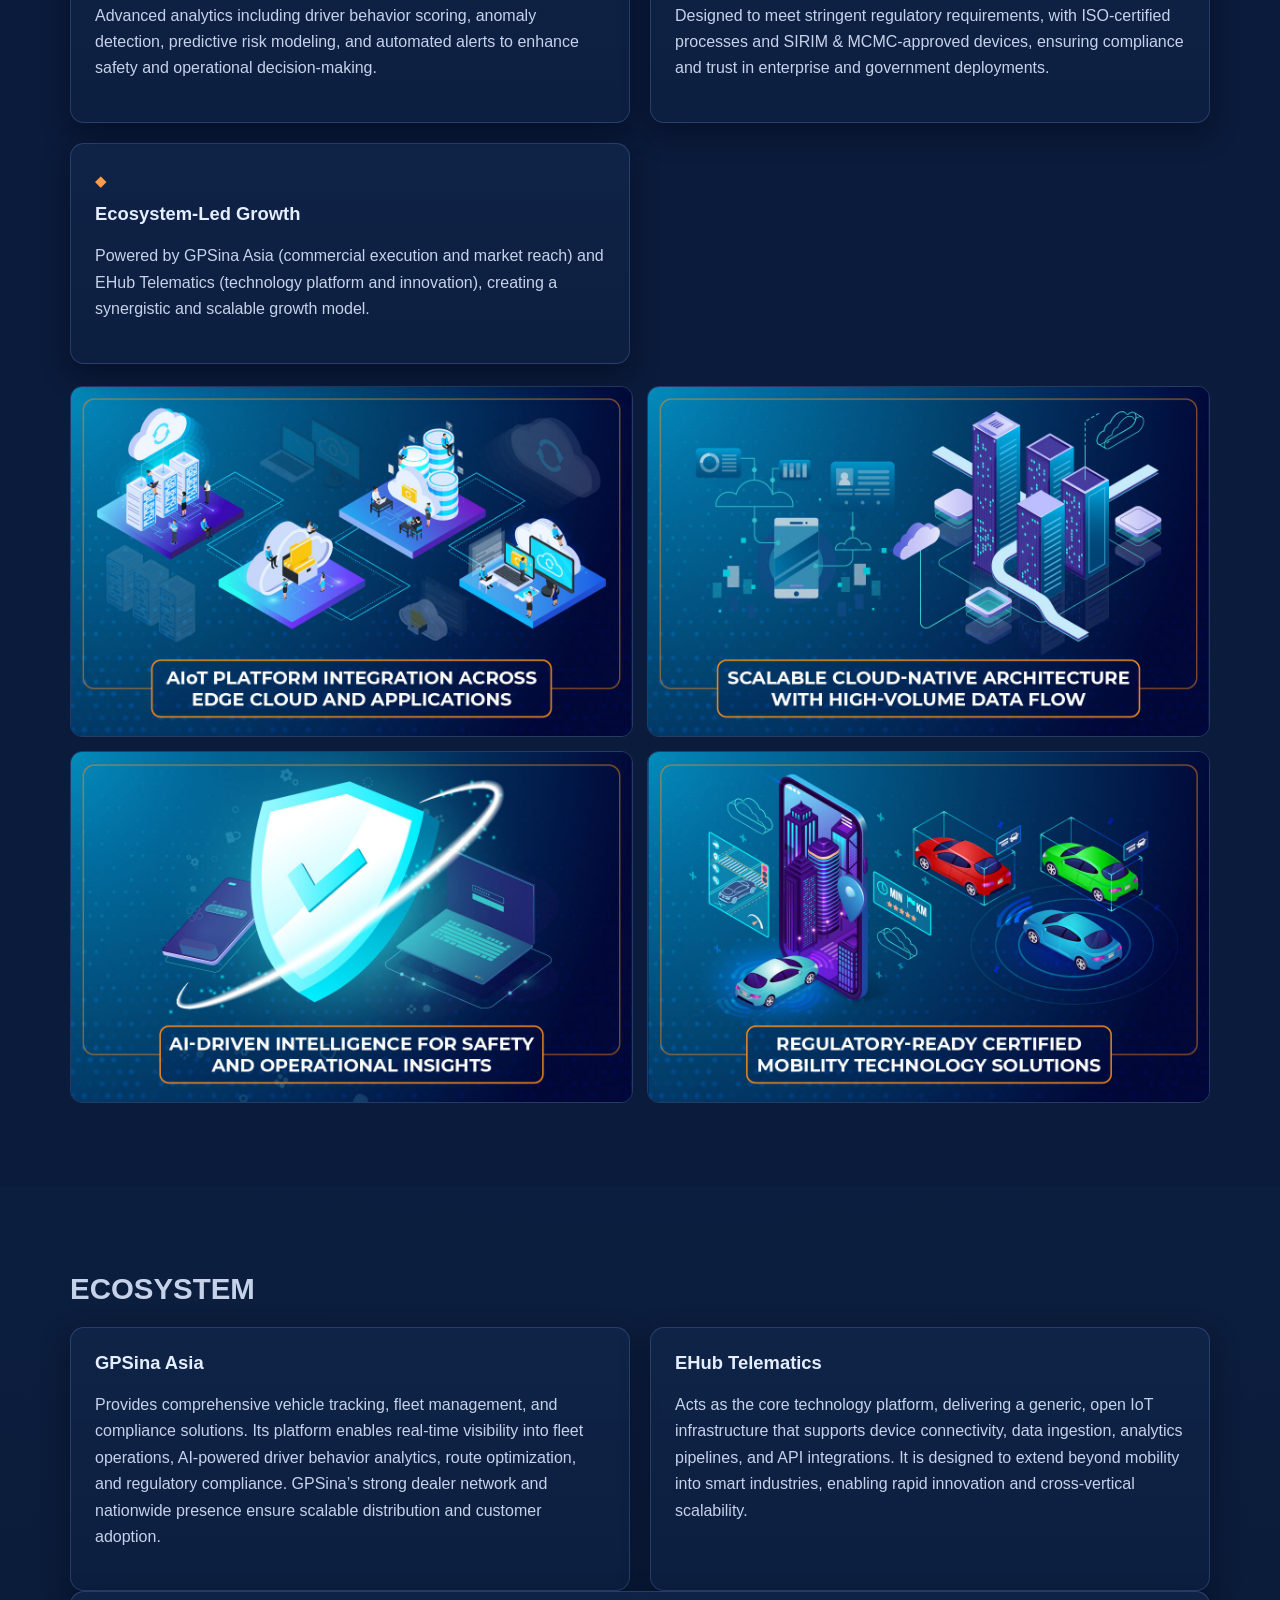
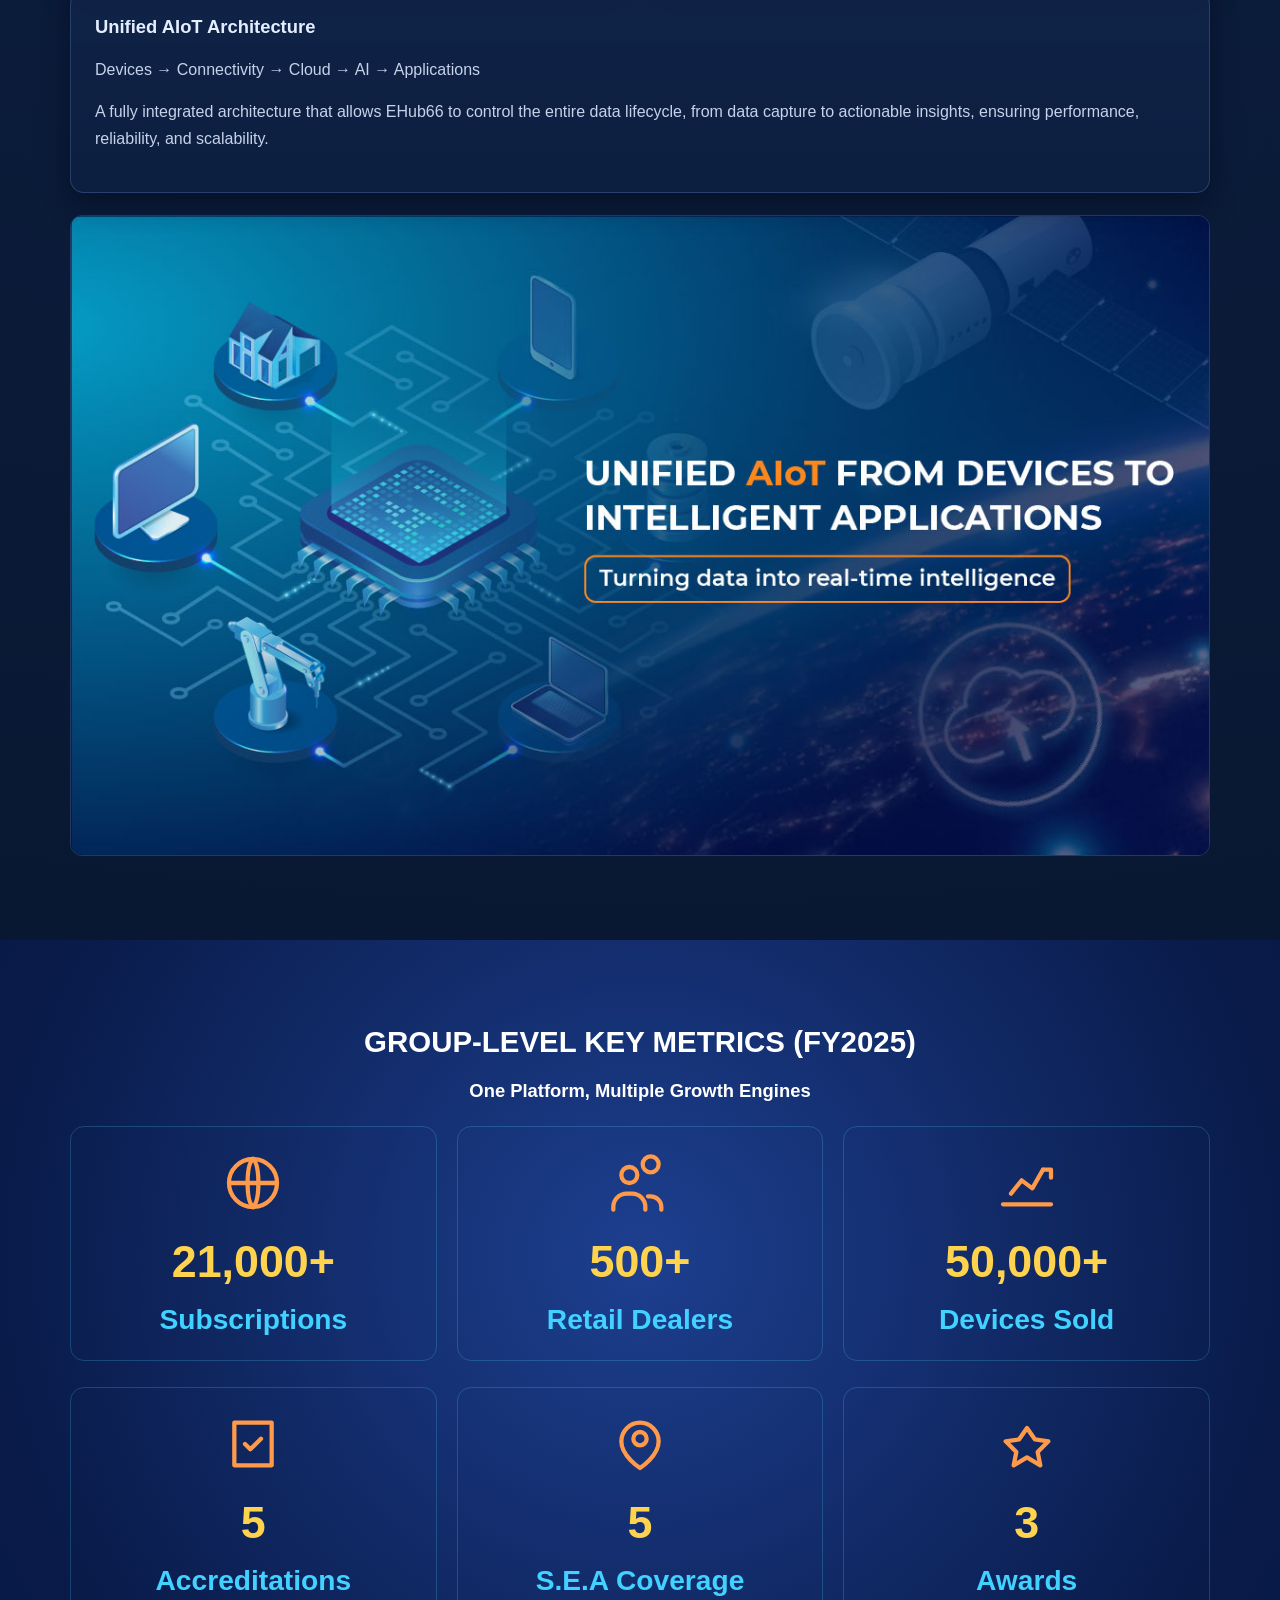
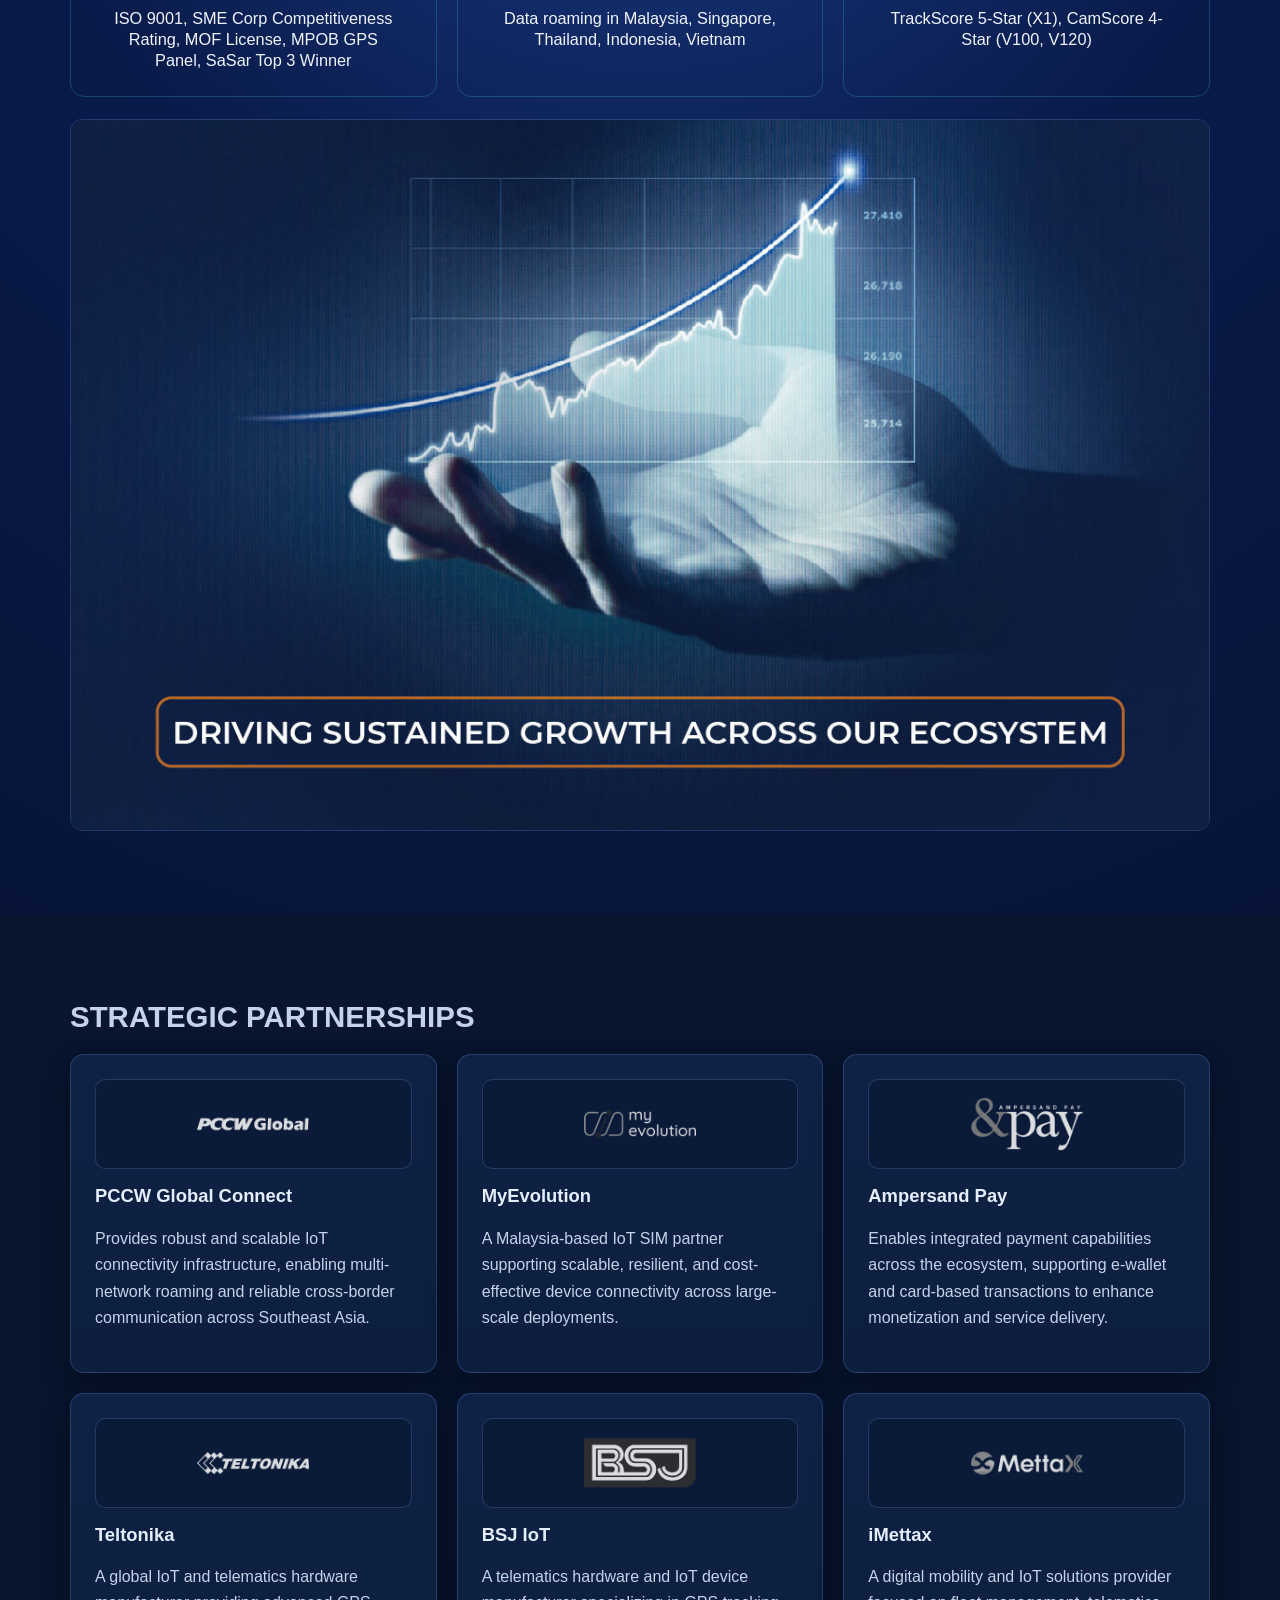
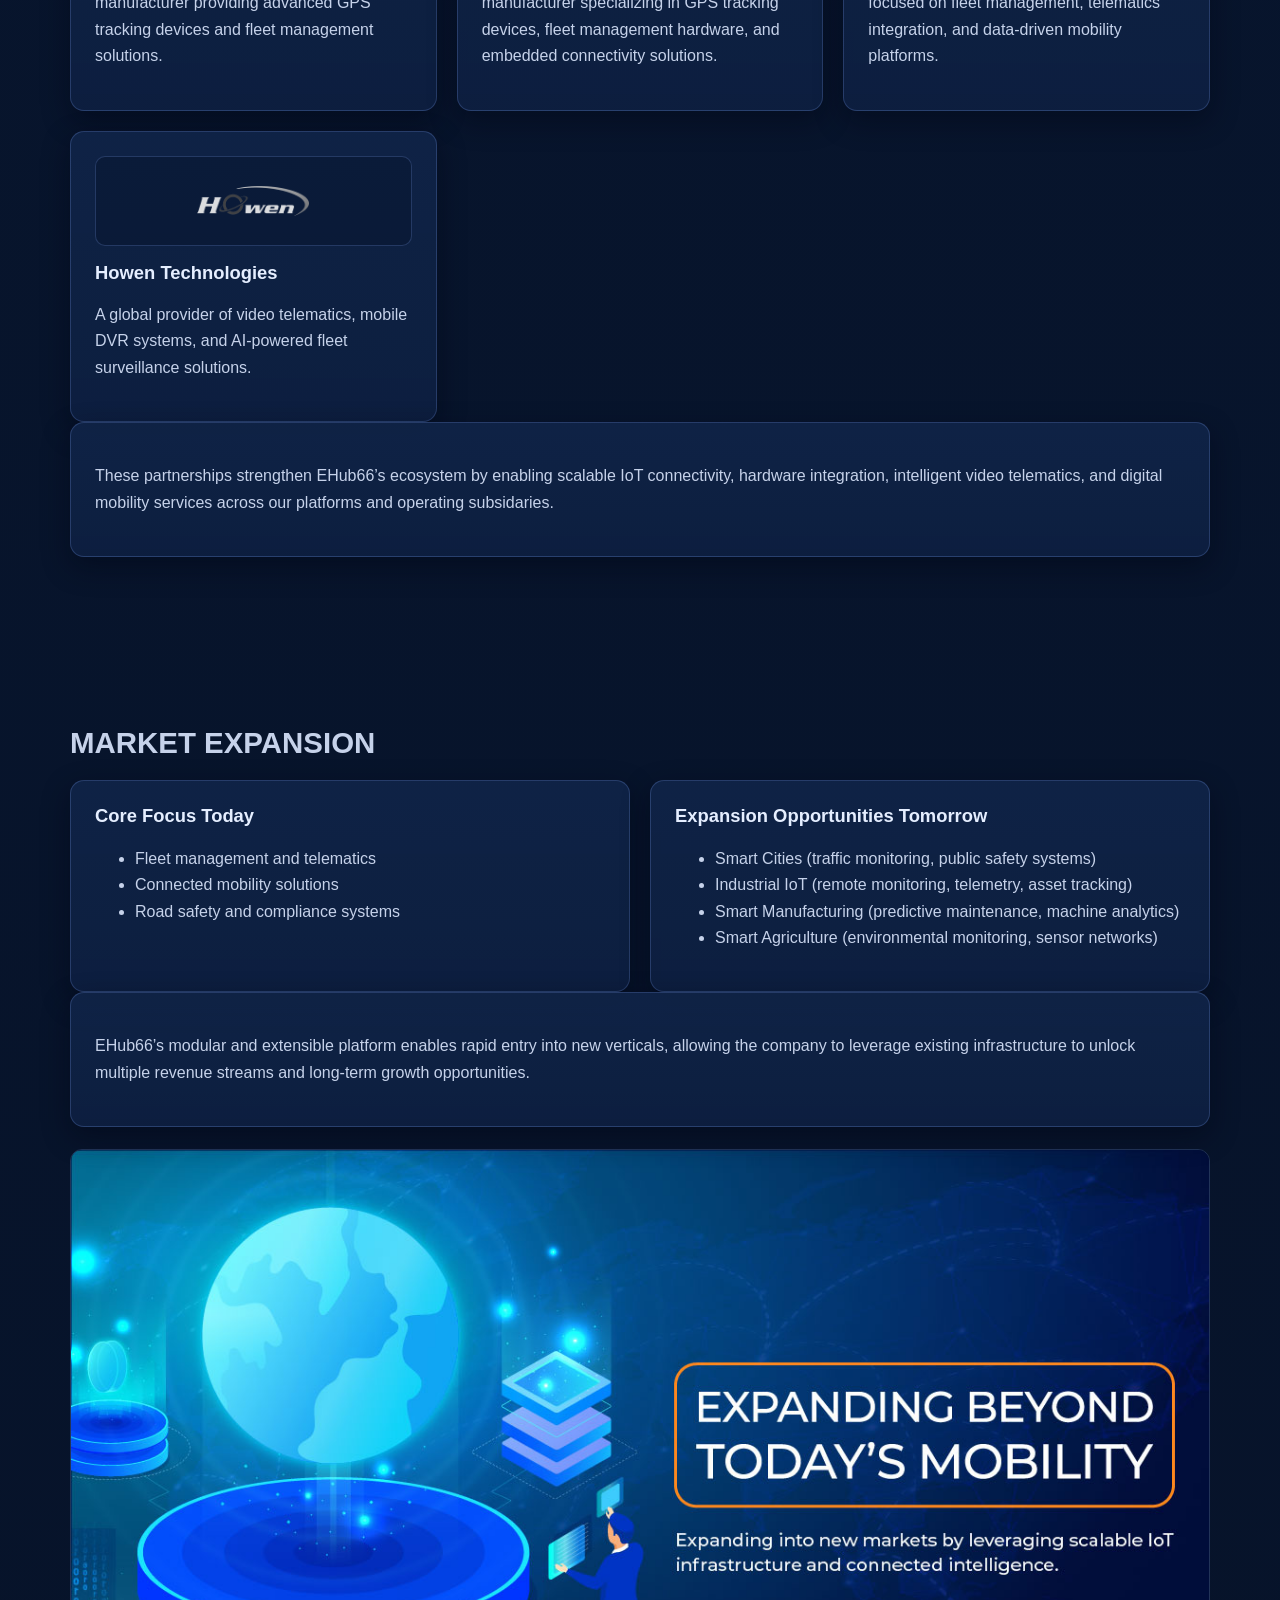
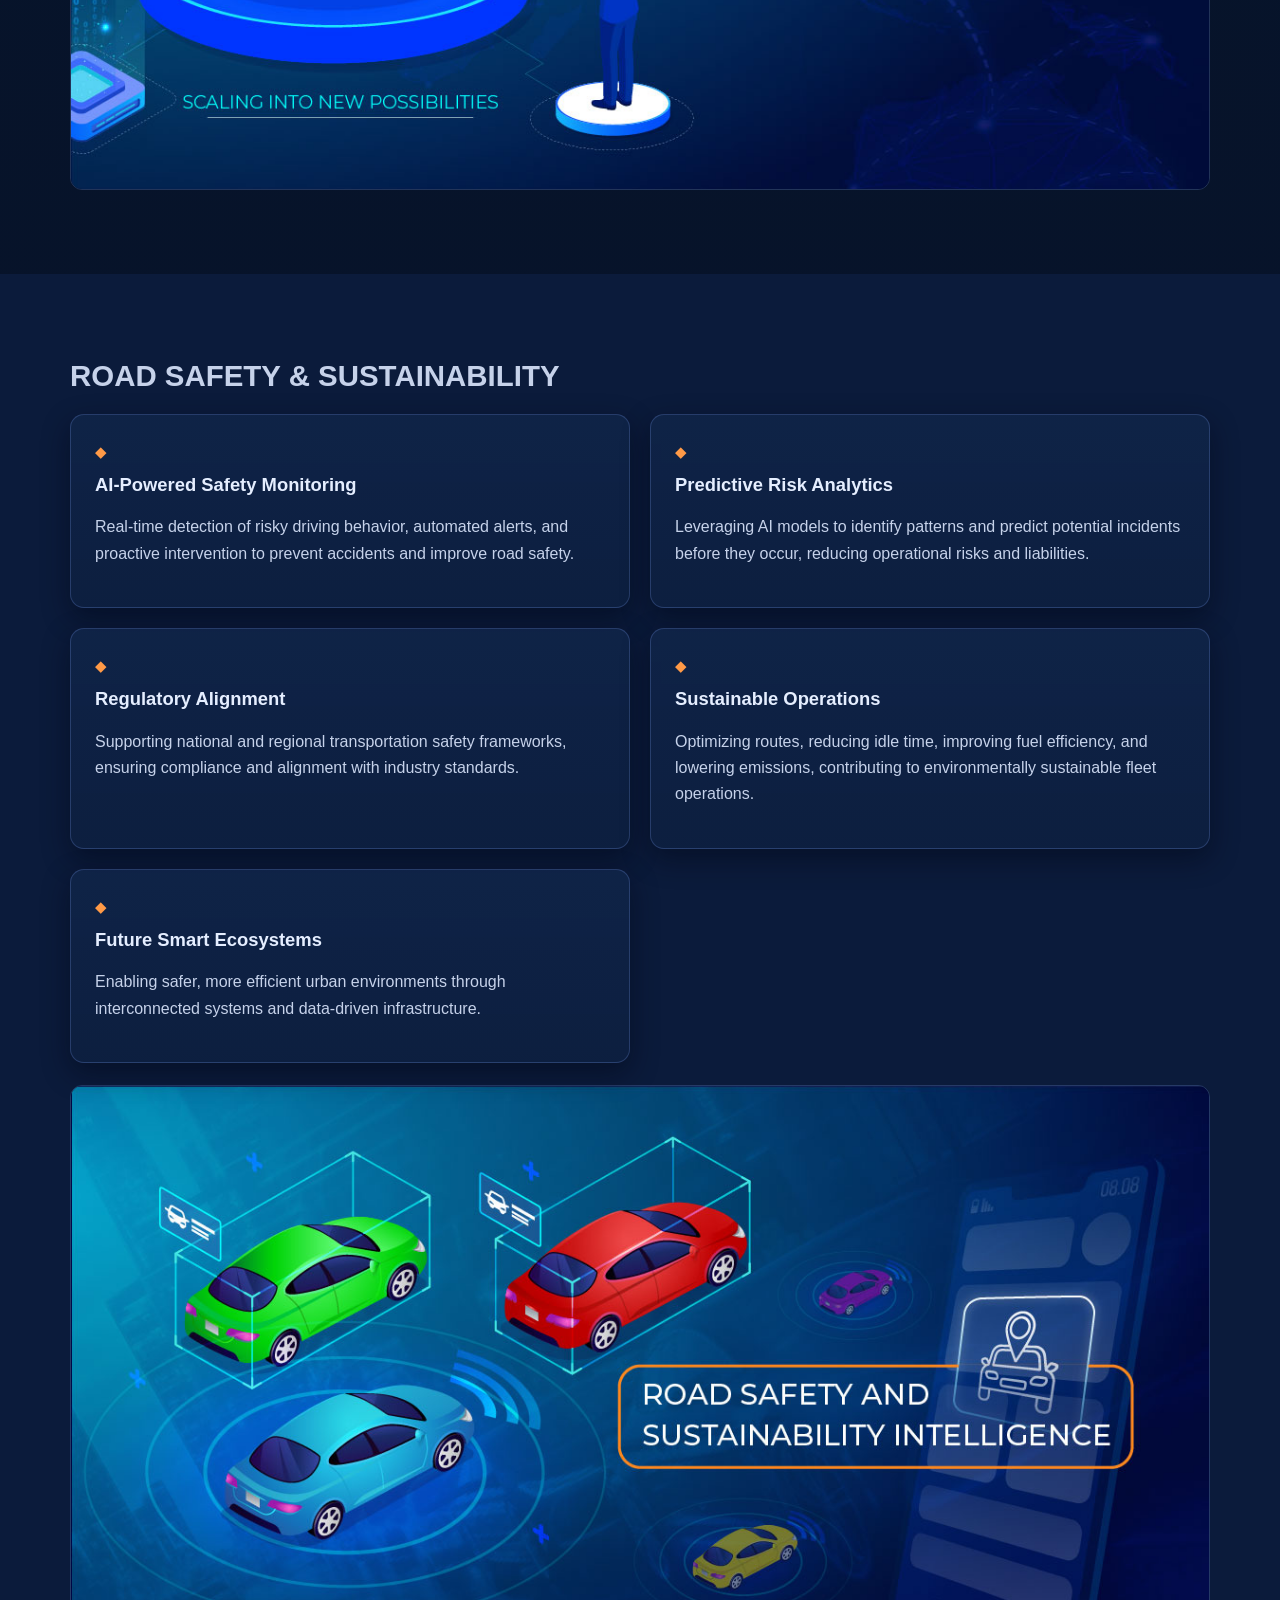
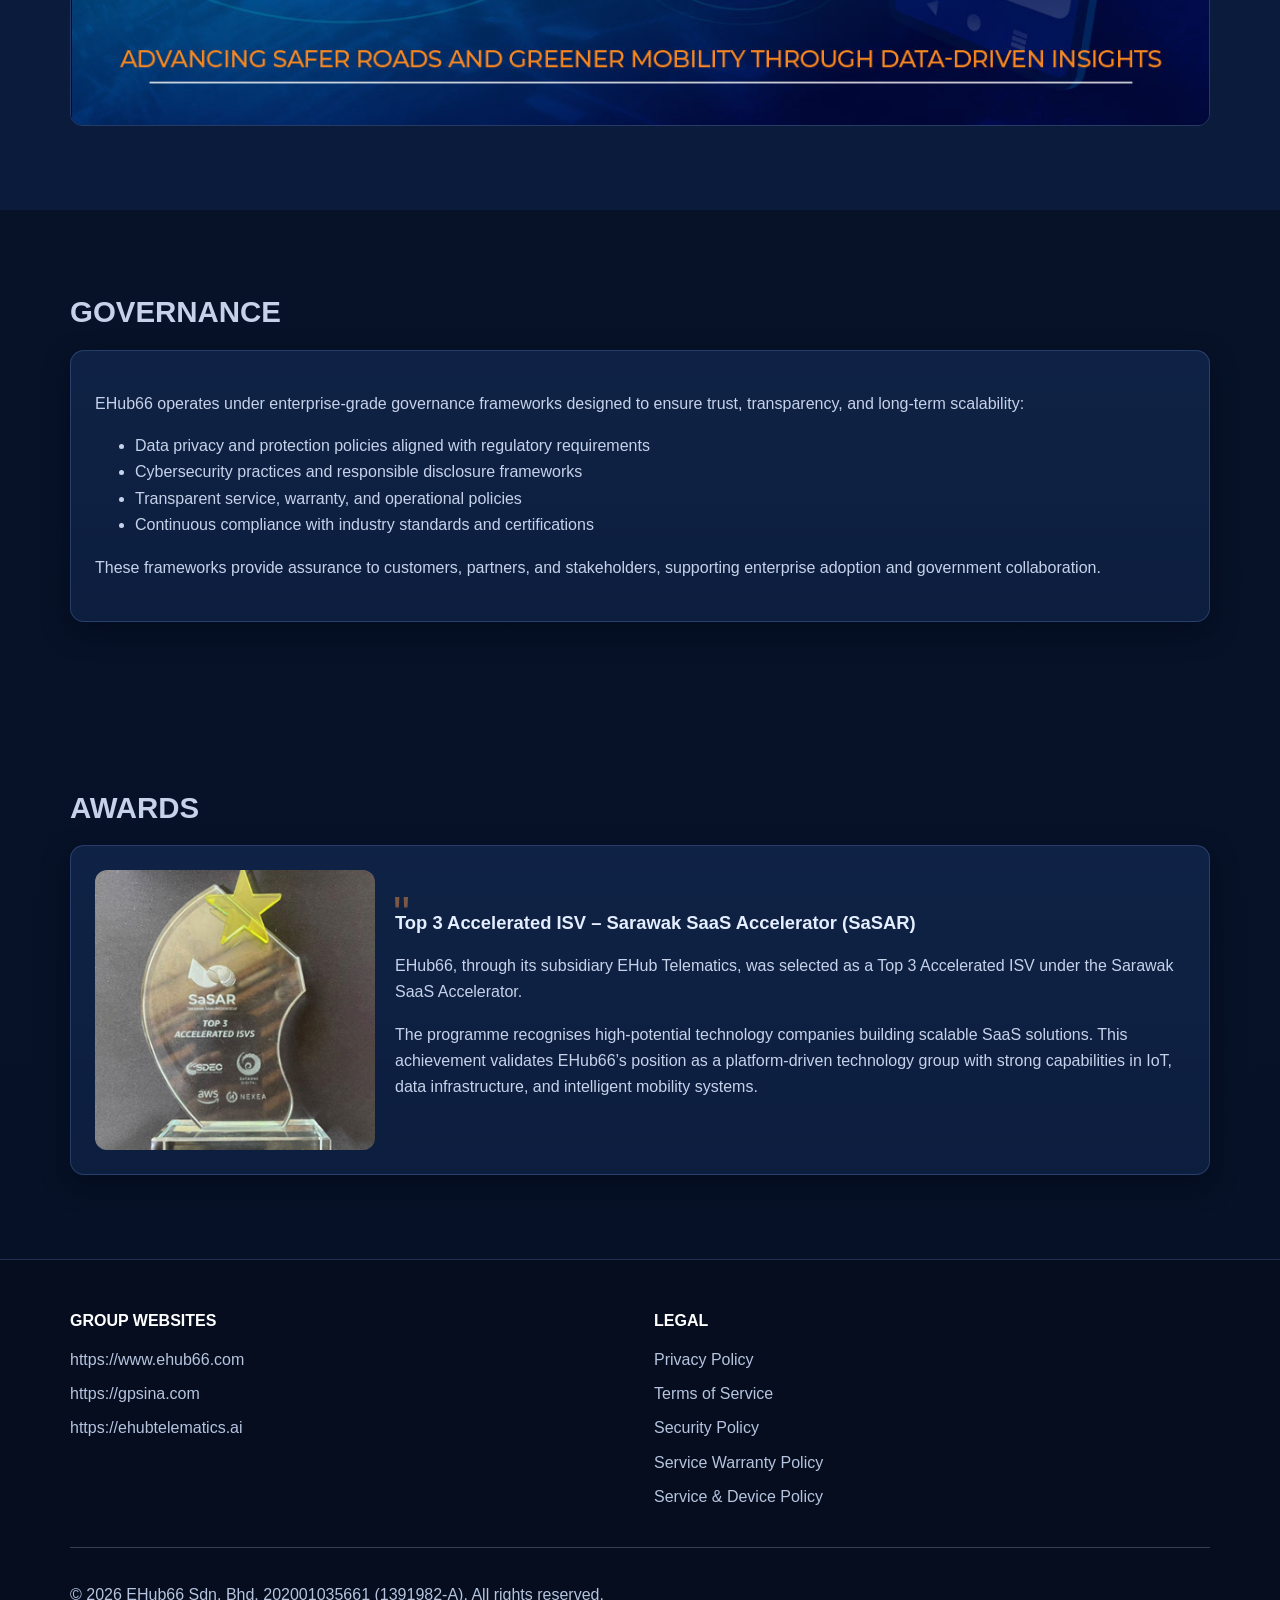
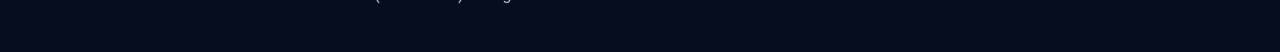
==== commit e612fb44: "updated the website" ====
--- a/index.html
+++ b/index.html
@@ -3,6 +3,10 @@
   <head>
     <meta charset="UTF-8" />
     <meta name="viewport" content="width=device-width, initial-scale=1.0" />
+    <link rel="icon" href="/favicon.ico" sizes="any" />
+    <link rel="icon" href="/favicon-32x32.png" type="image/png" sizes="32x32" />
+    <link rel="apple-touch-icon" href="/apple-touch-icon.png" />
+    <link rel="manifest" href="/site.webmanifest" />
     <title>EHub66 – Crafting a Safer, Smarter, and More Connected World</title>
     <meta
       name="description"
@@ -13,8 +17,9 @@
       content="EHub66, IoT, mobility, telematics, GPS trackers, AI dashcams, fleet management, Southeast Asia"
     />
     <meta name="robots" content="index, follow" />
-    <link rel="canonical" href="index.html" />
+    <link rel="canonical" href="https://www.ehub66.com/" />
     <meta property="og:type" content="website" />
+    <meta property="og:site_name" content="EHub66" />
     <meta
       property="og:title"
       content="EHub66 – Crafting a Safer, Smarter, and More Connected World"
@@ -23,8 +28,18 @@
       property="og:description"
       content="Enterprise-grade IoT, mobility, and intelligent transportation solutions across Southeast Asia."
     />
-    <meta property="og:image" content="images/hero/hero-01-1200.jpg" />
+    <meta property="og:url" content="https://www.ehub66.com/" />
+    <meta property="og:image" content="https://www.ehub66.com/images/hero/hero-01-1200.jpg" />
     <meta name="twitter:card" content="summary_large_image" />
+    <meta
+      name="twitter:title"
+      content="EHub66 – Crafting a Safer, Smarter, and More Connected World"
+    />
+    <meta
+      name="twitter:description"
+      content="Enterprise-grade IoT, mobility, and intelligent transportation solutions across Southeast Asia."
+    />
+    <meta name="twitter:image" content="https://www.ehub66.com/images/hero/hero-01-1200.jpg" />
     <link rel="stylesheet" href="css/styles.css" />
   </head>
   <body>
@@ -707,7 +722,7 @@
         <div>
           <h4>Group Websites</h4>
           <ul>
-            <li><a href="https://ehub66.com">https://ehub66.com</a></li>
+            <li><a href="https://www.ehub66.com">https://www.ehub66.com</a></li>
             <li><a href="https://gpsina.com">https://gpsina.com</a></li>
             <li><a href="https://ehubtelematics.ai">https://ehubtelematics.ai</a></li>
           </ul>
@@ -733,9 +748,9 @@
         "@context": "https://schema.org",
         "@type": "Organization",
         "name": "EHub66",
-        "url": "https://ehub66.com",
+        "url": "https://www.ehub66.com",
         "sameAs": [
-          "https://ehub66.com",
+          "https://www.ehub66.com",
           "https://gpsina.com",
           "https://ehubtelematics.ai"
         ]
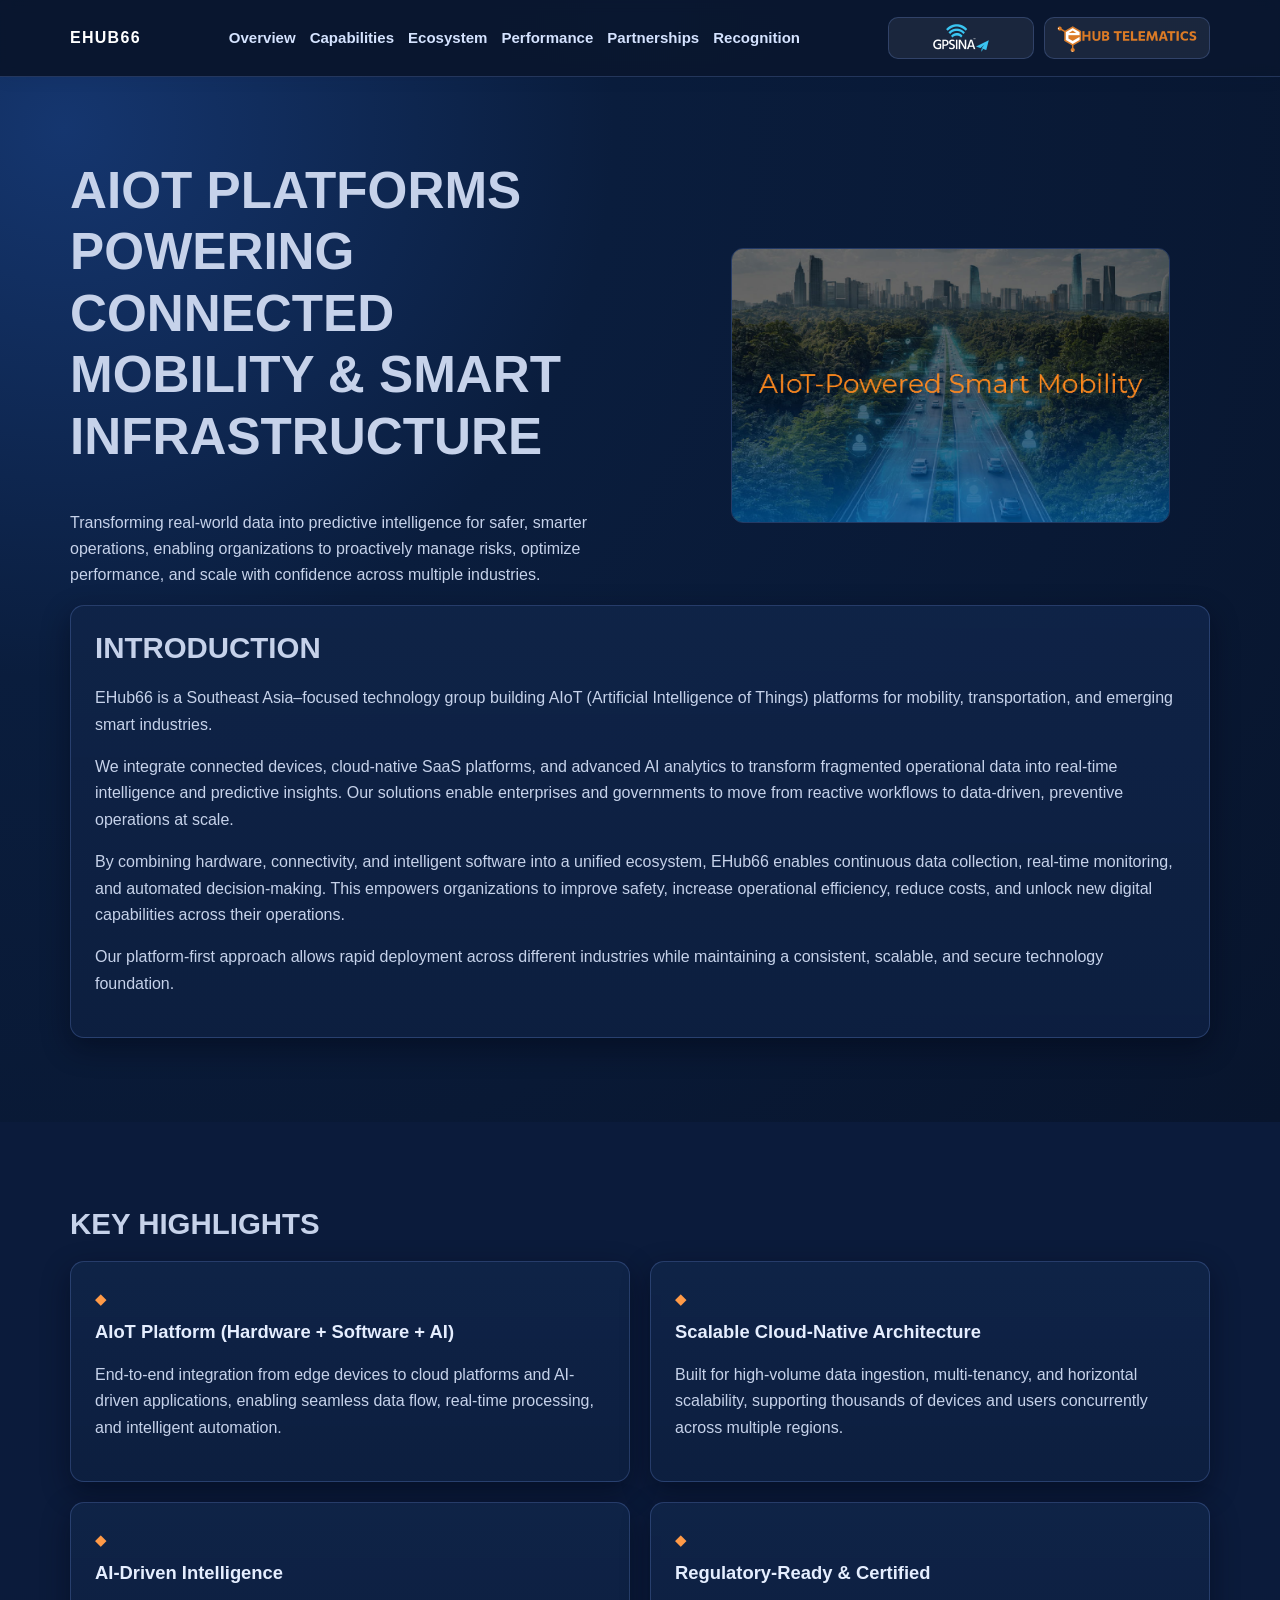
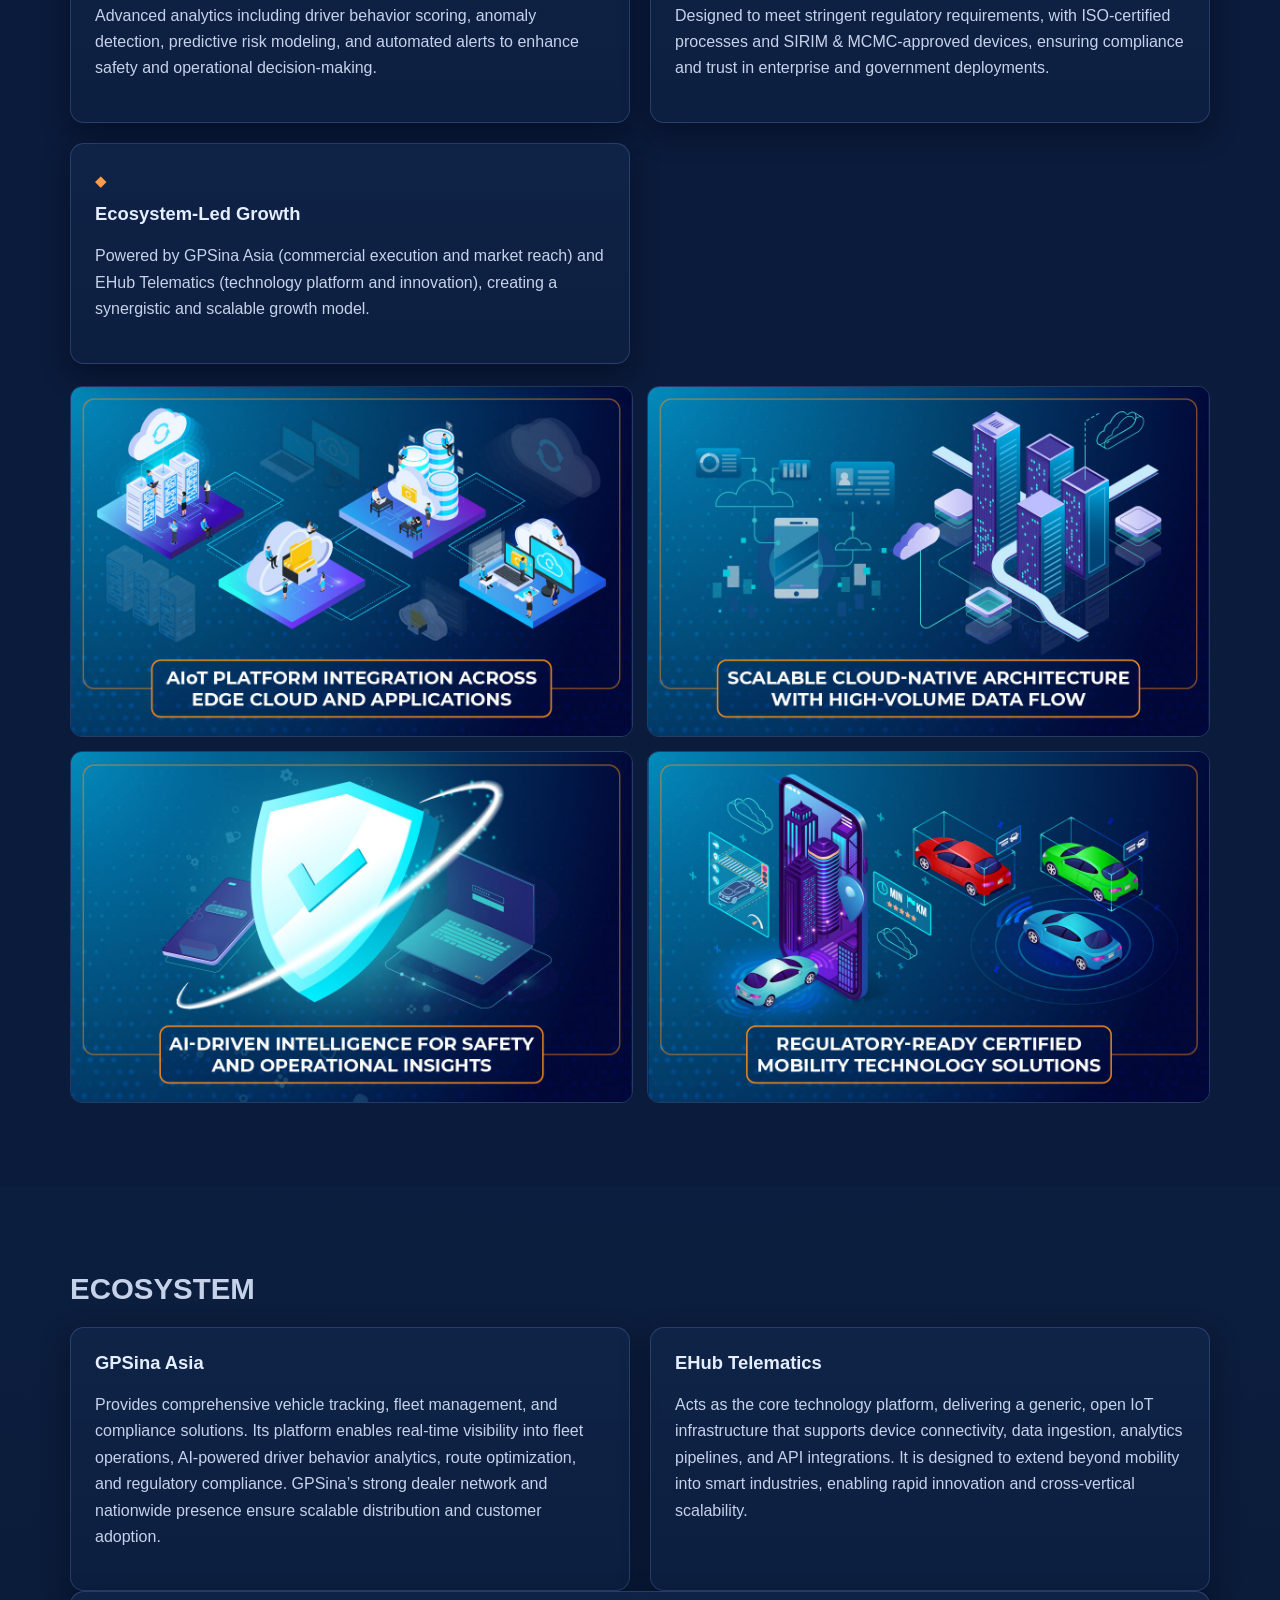
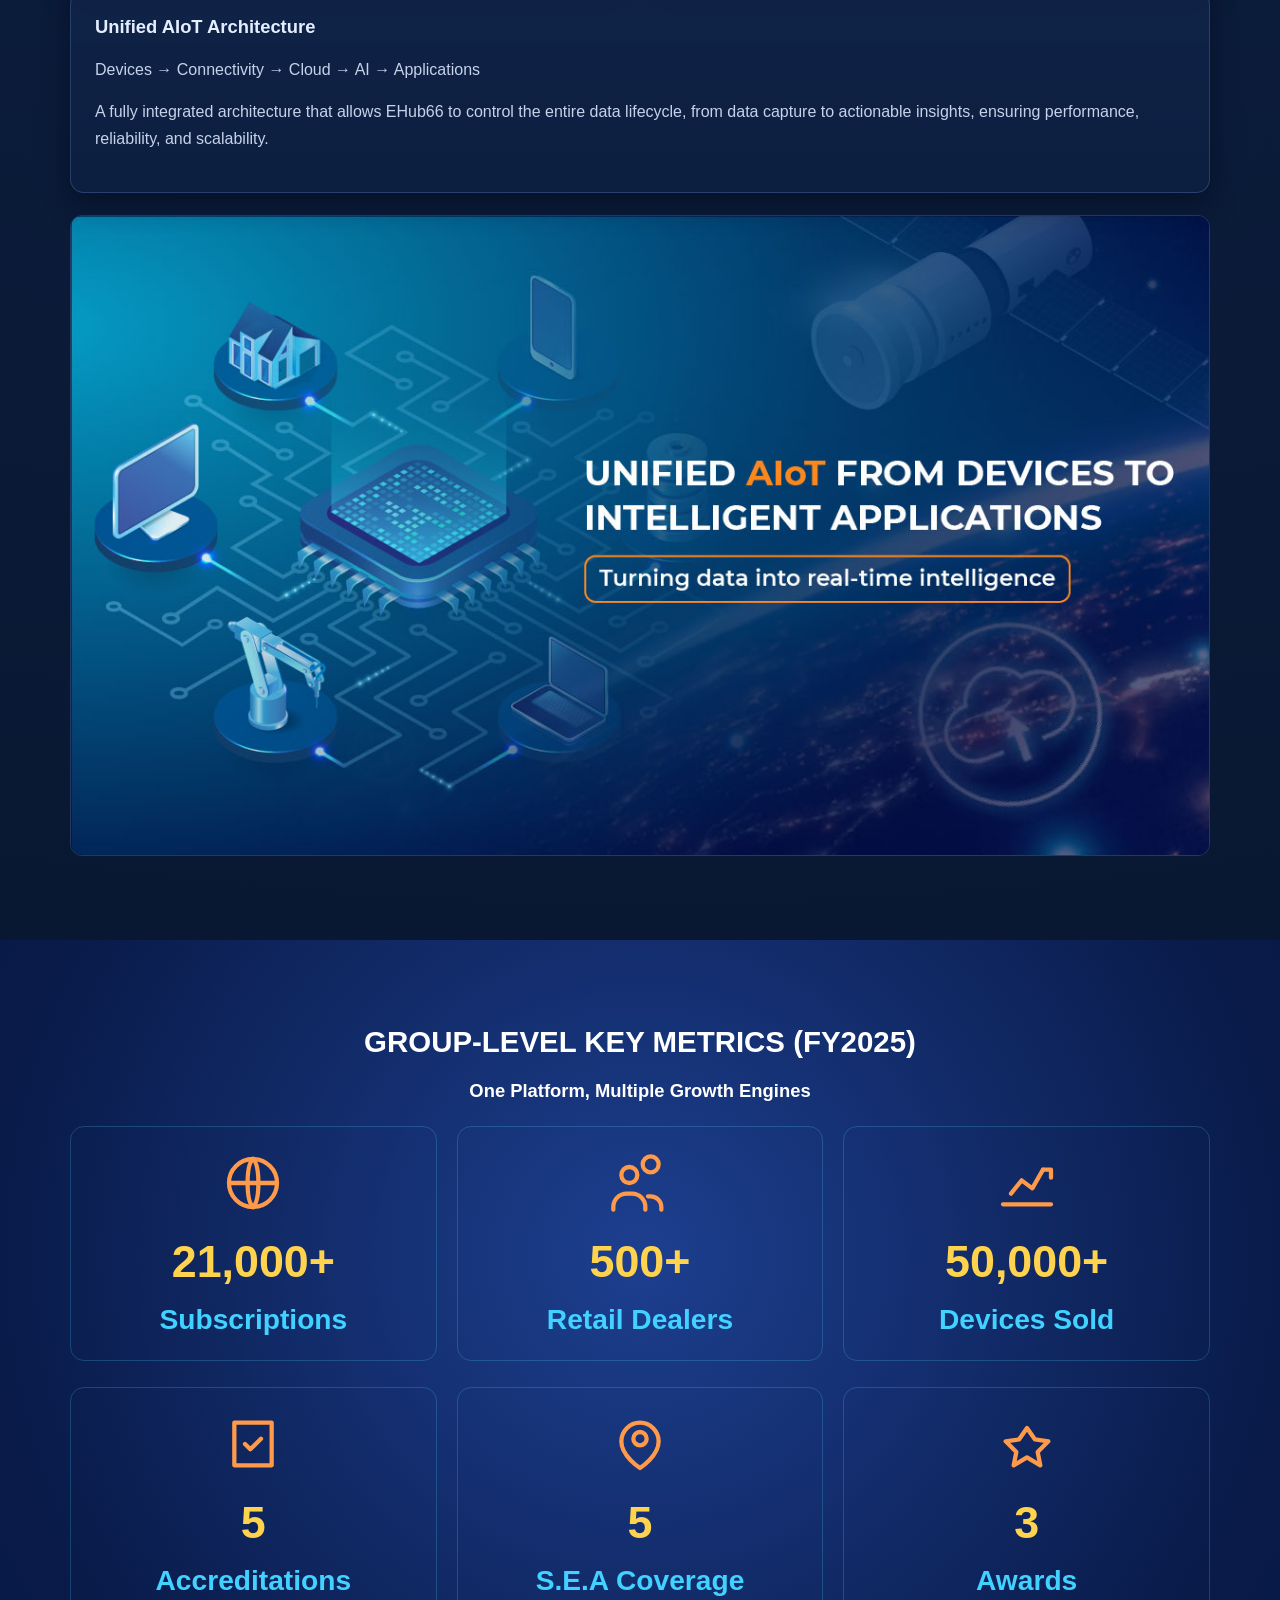
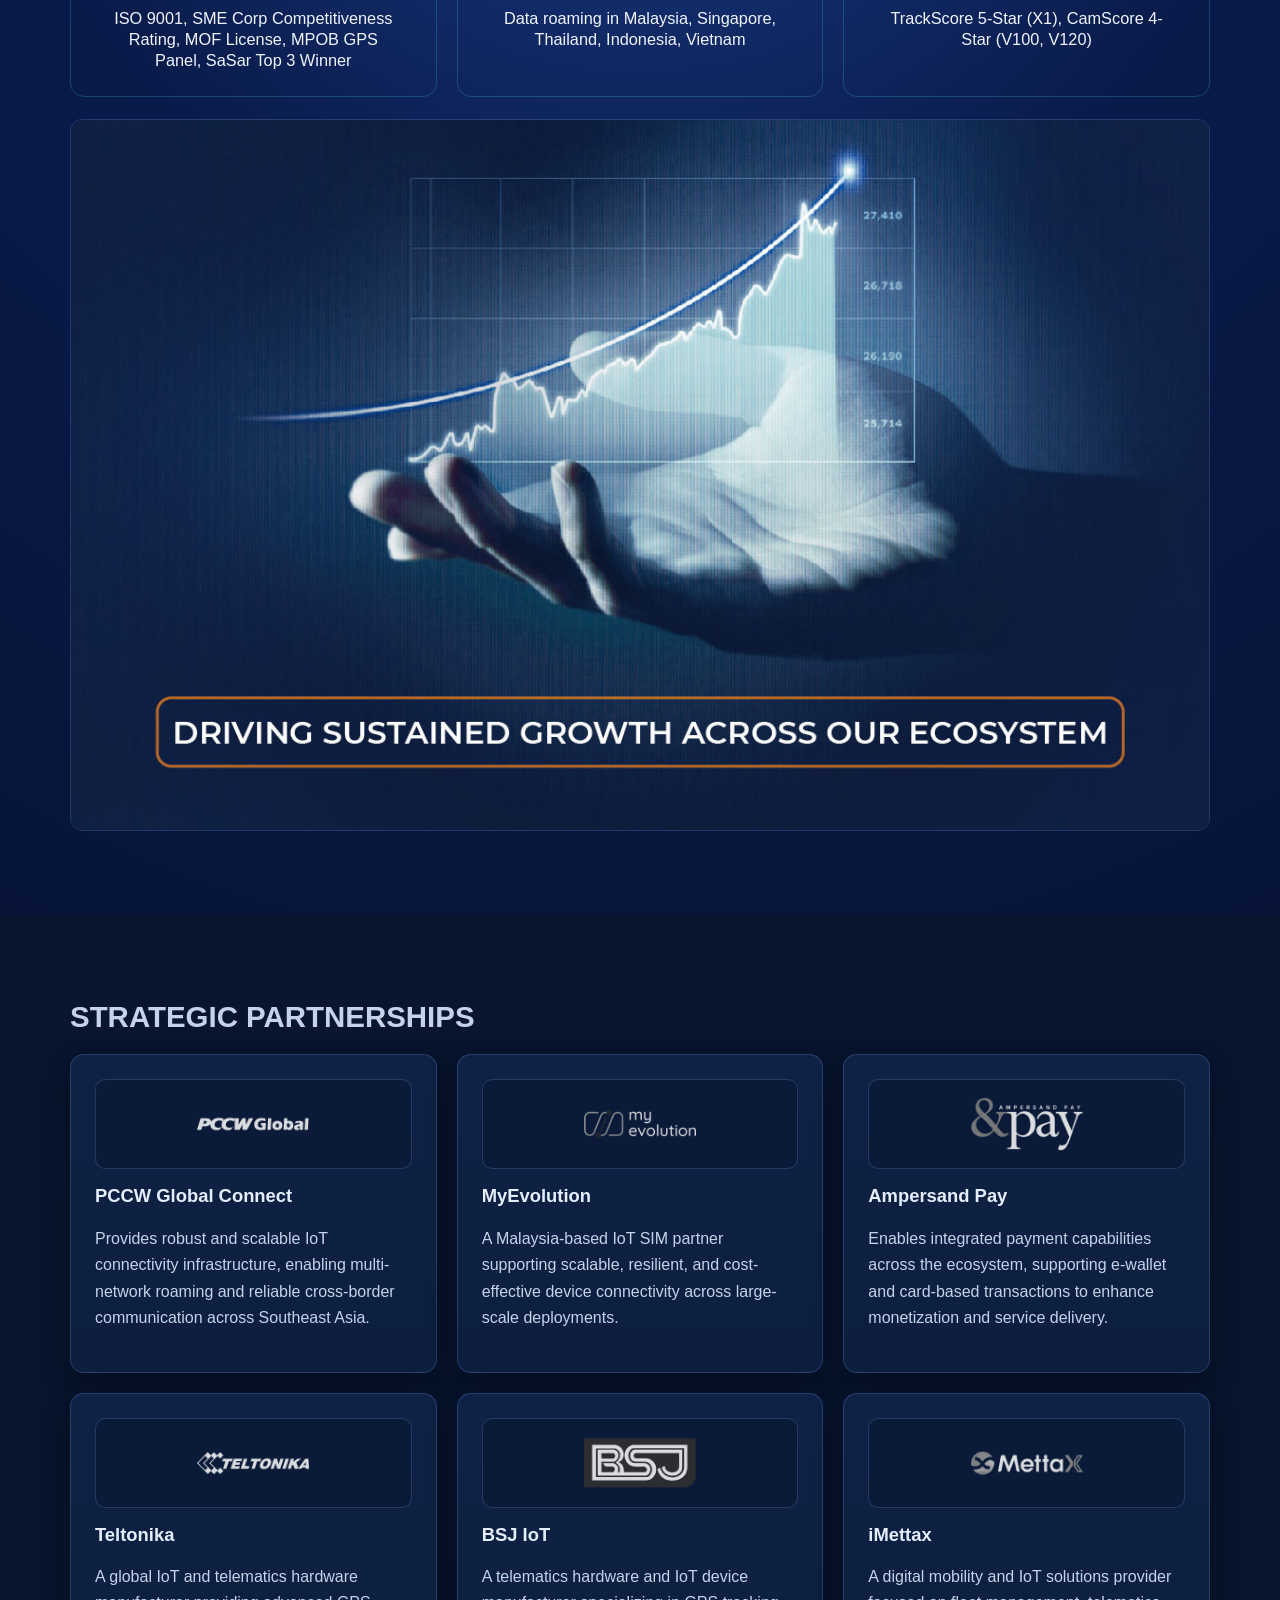
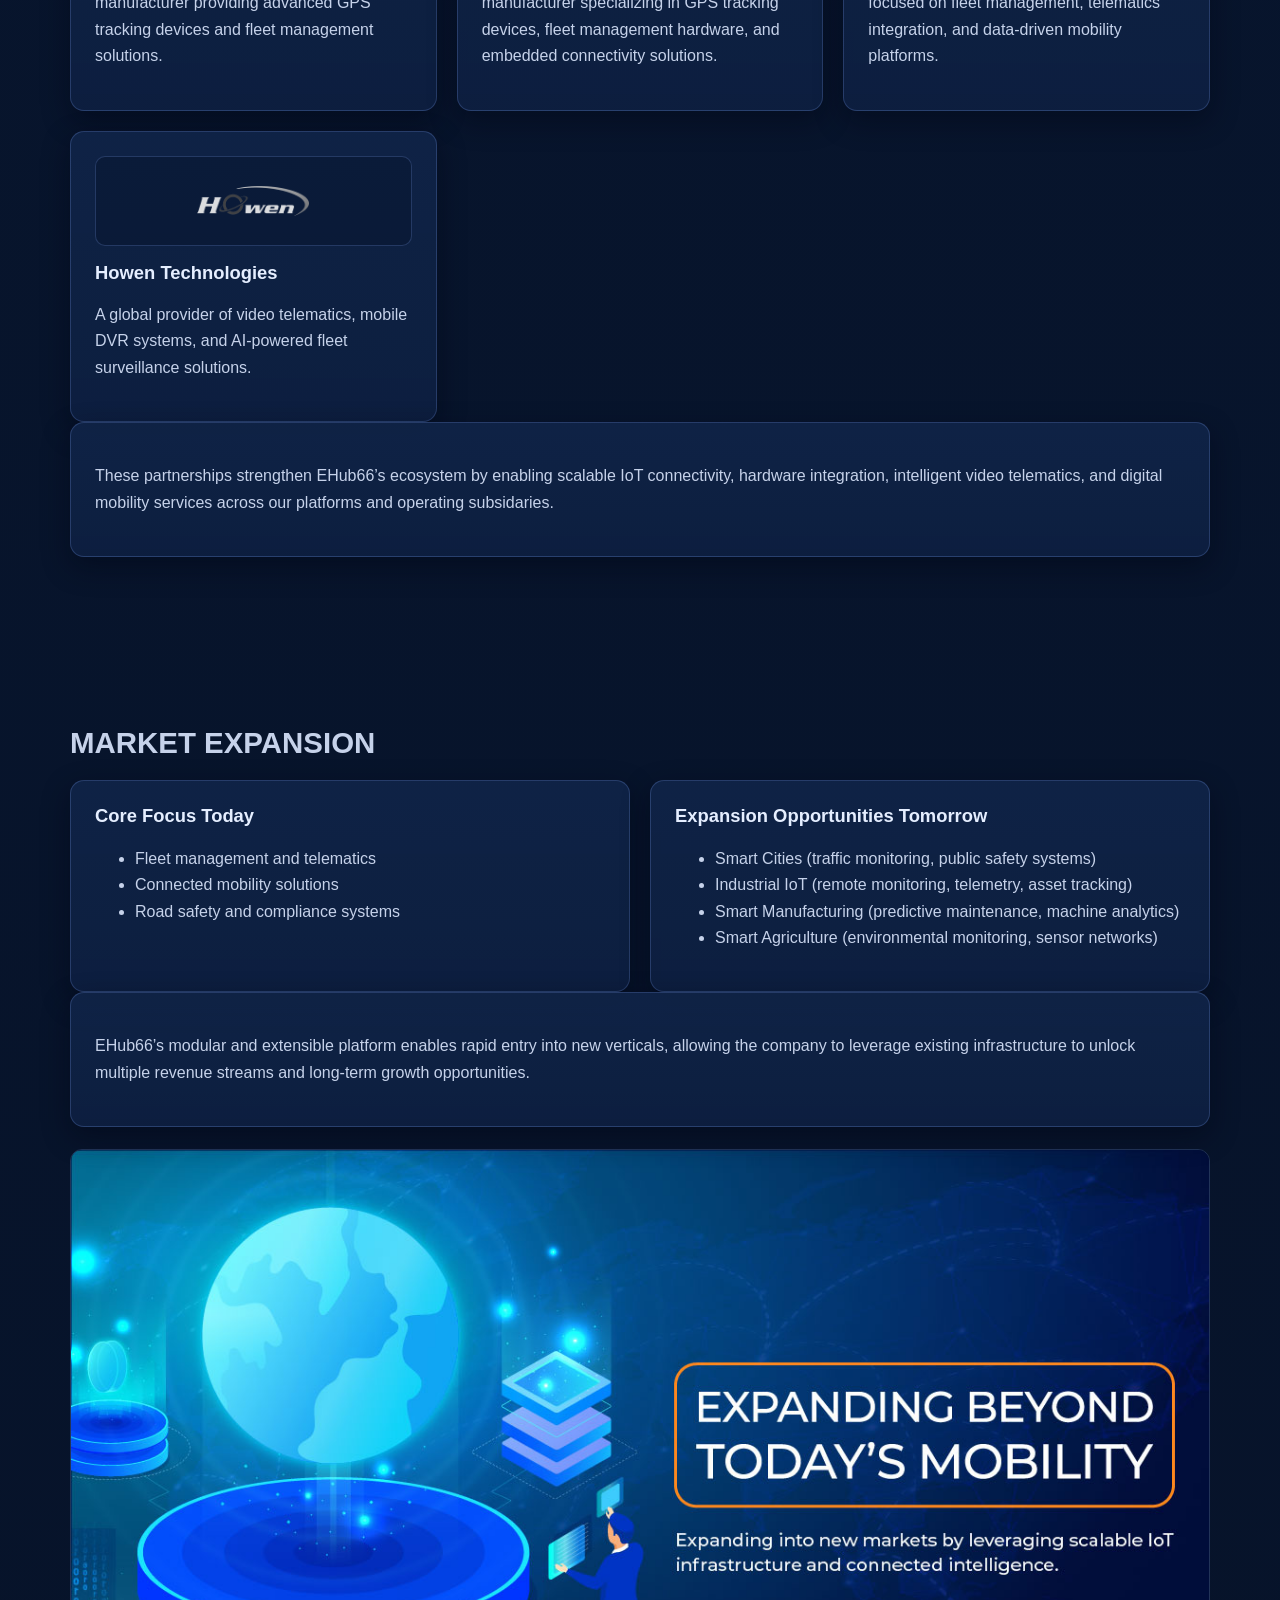
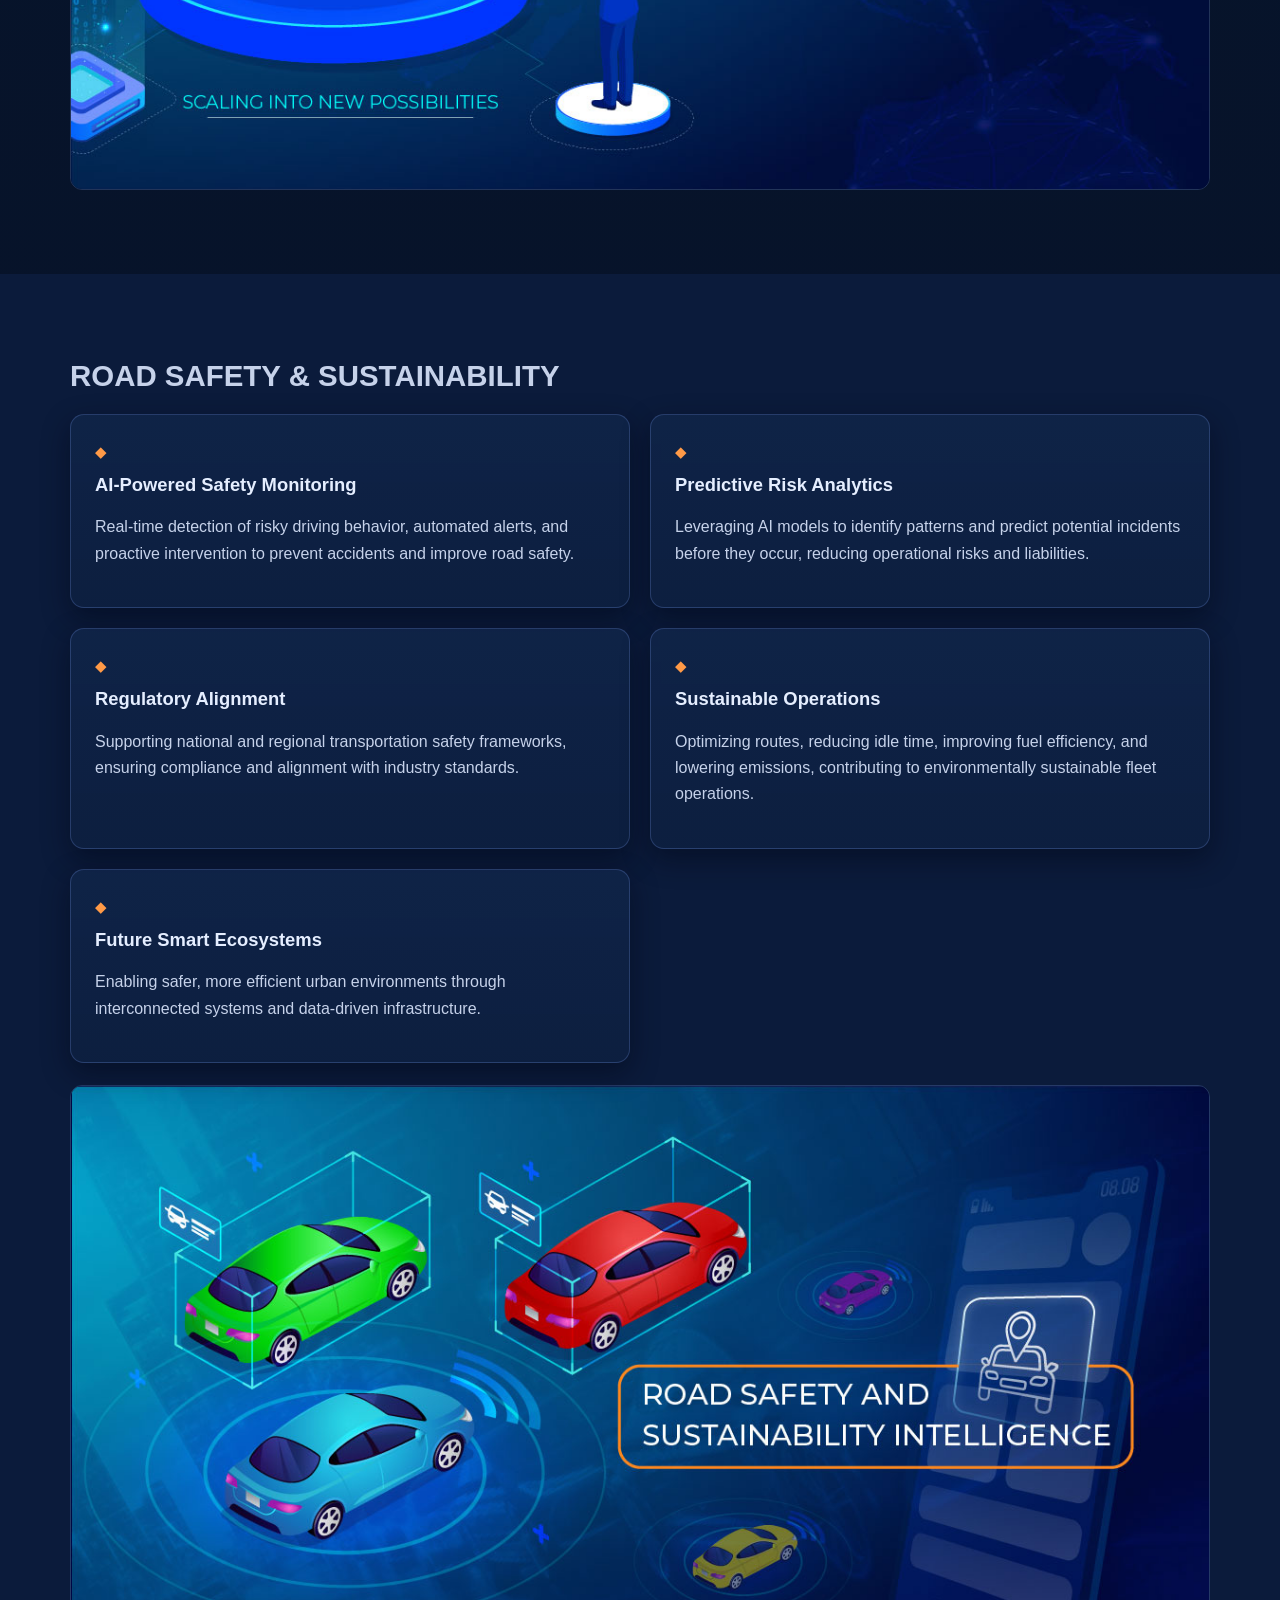
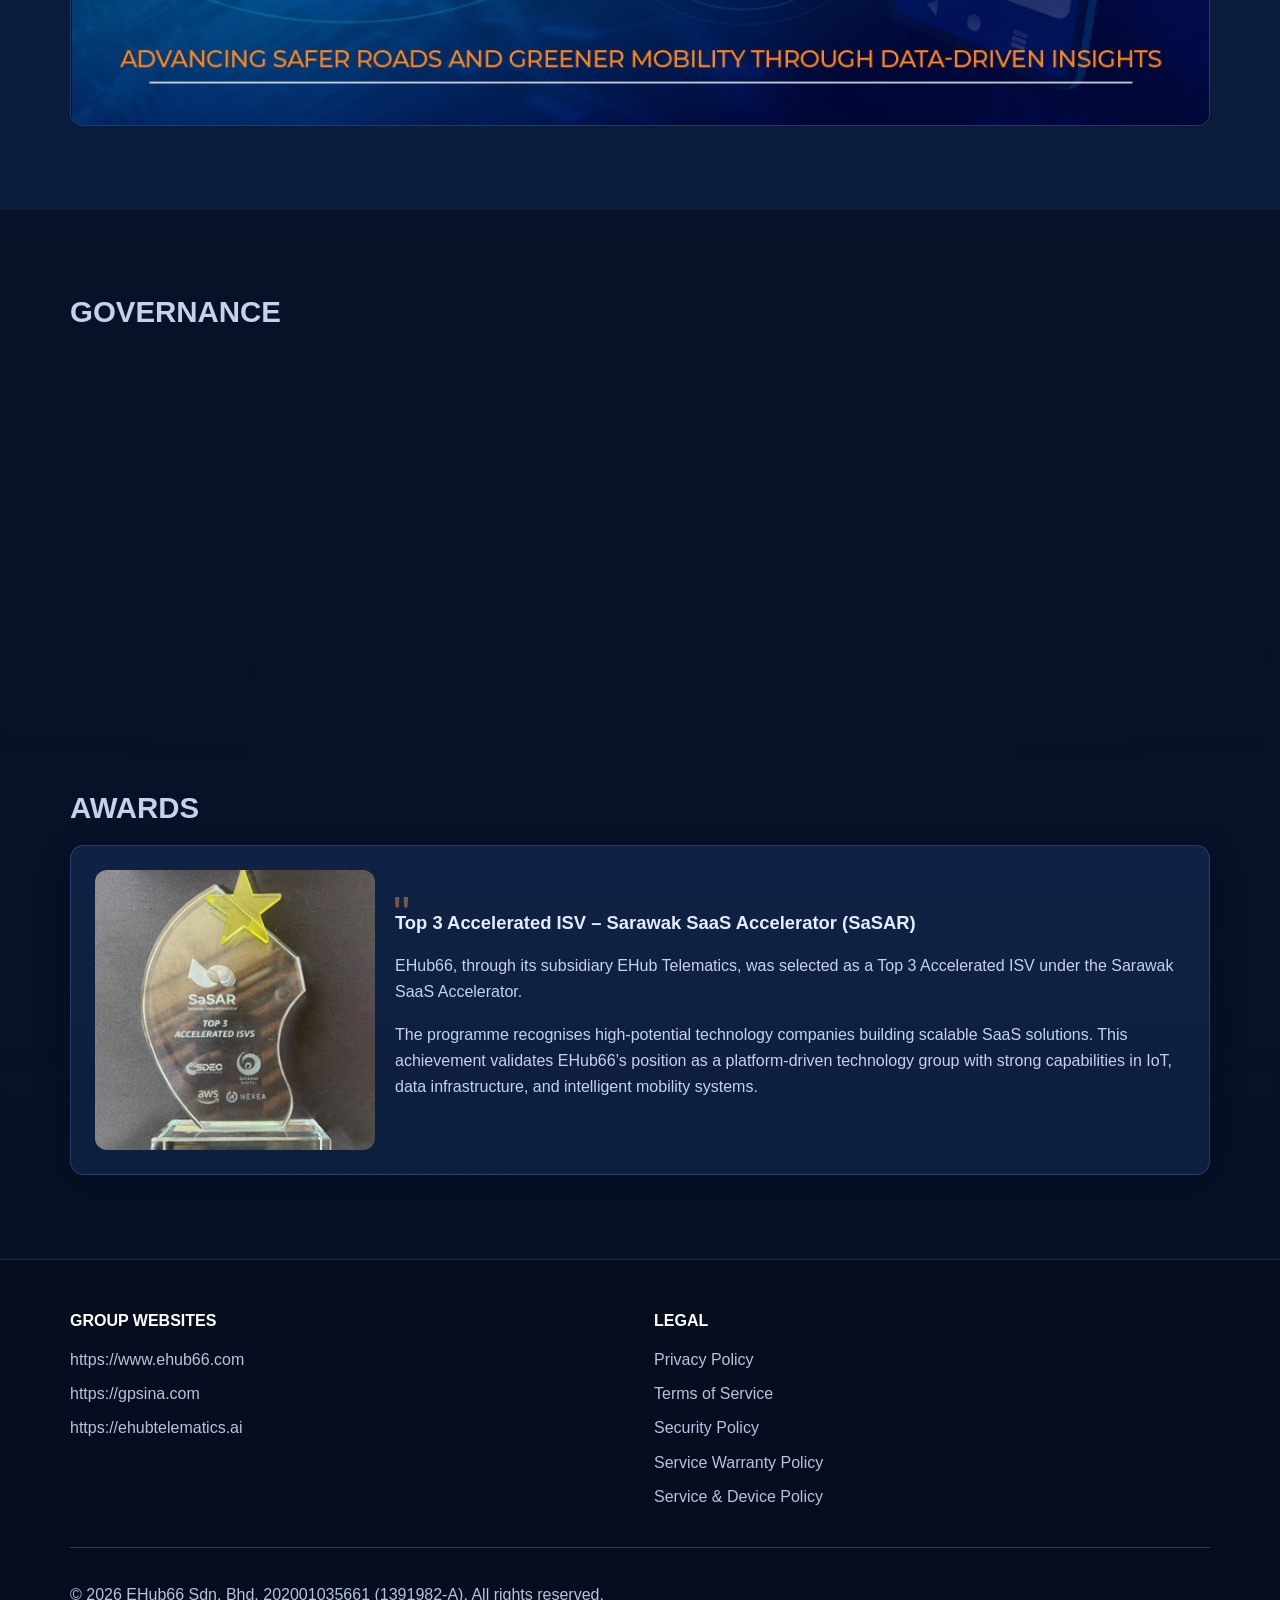
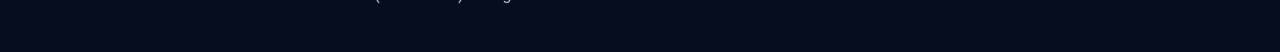
==== commit f192e549: "Gina go-live: add production Gina chat embed (https://gina.gpsina.com, v=20261008m6) before </body>" ====
--- a/index.html
+++ b/index.html
@@ -757,5 +757,16 @@
       }
     </script>
     <script src="js/main.js"></script>
+    <!-- GINA_ONLINE_EMBED_START -->
+    <link rel="stylesheet" href="https://gina.gpsina.com/widget.css?v=20261008m6" />
+    <script src="https://gina.gpsina.com/widget.js?v=20261008m6" defer></script>
+    <script>
+      window.addEventListener('DOMContentLoaded', function () {
+        if (window.GinaChat) {
+          window.GinaChat.init({ apiBase: 'https://gina.gpsina.com' });
+        }
+      });
+    </script>
+    <!-- GINA_ONLINE_EMBED_END -->
   </body>
 </html>
